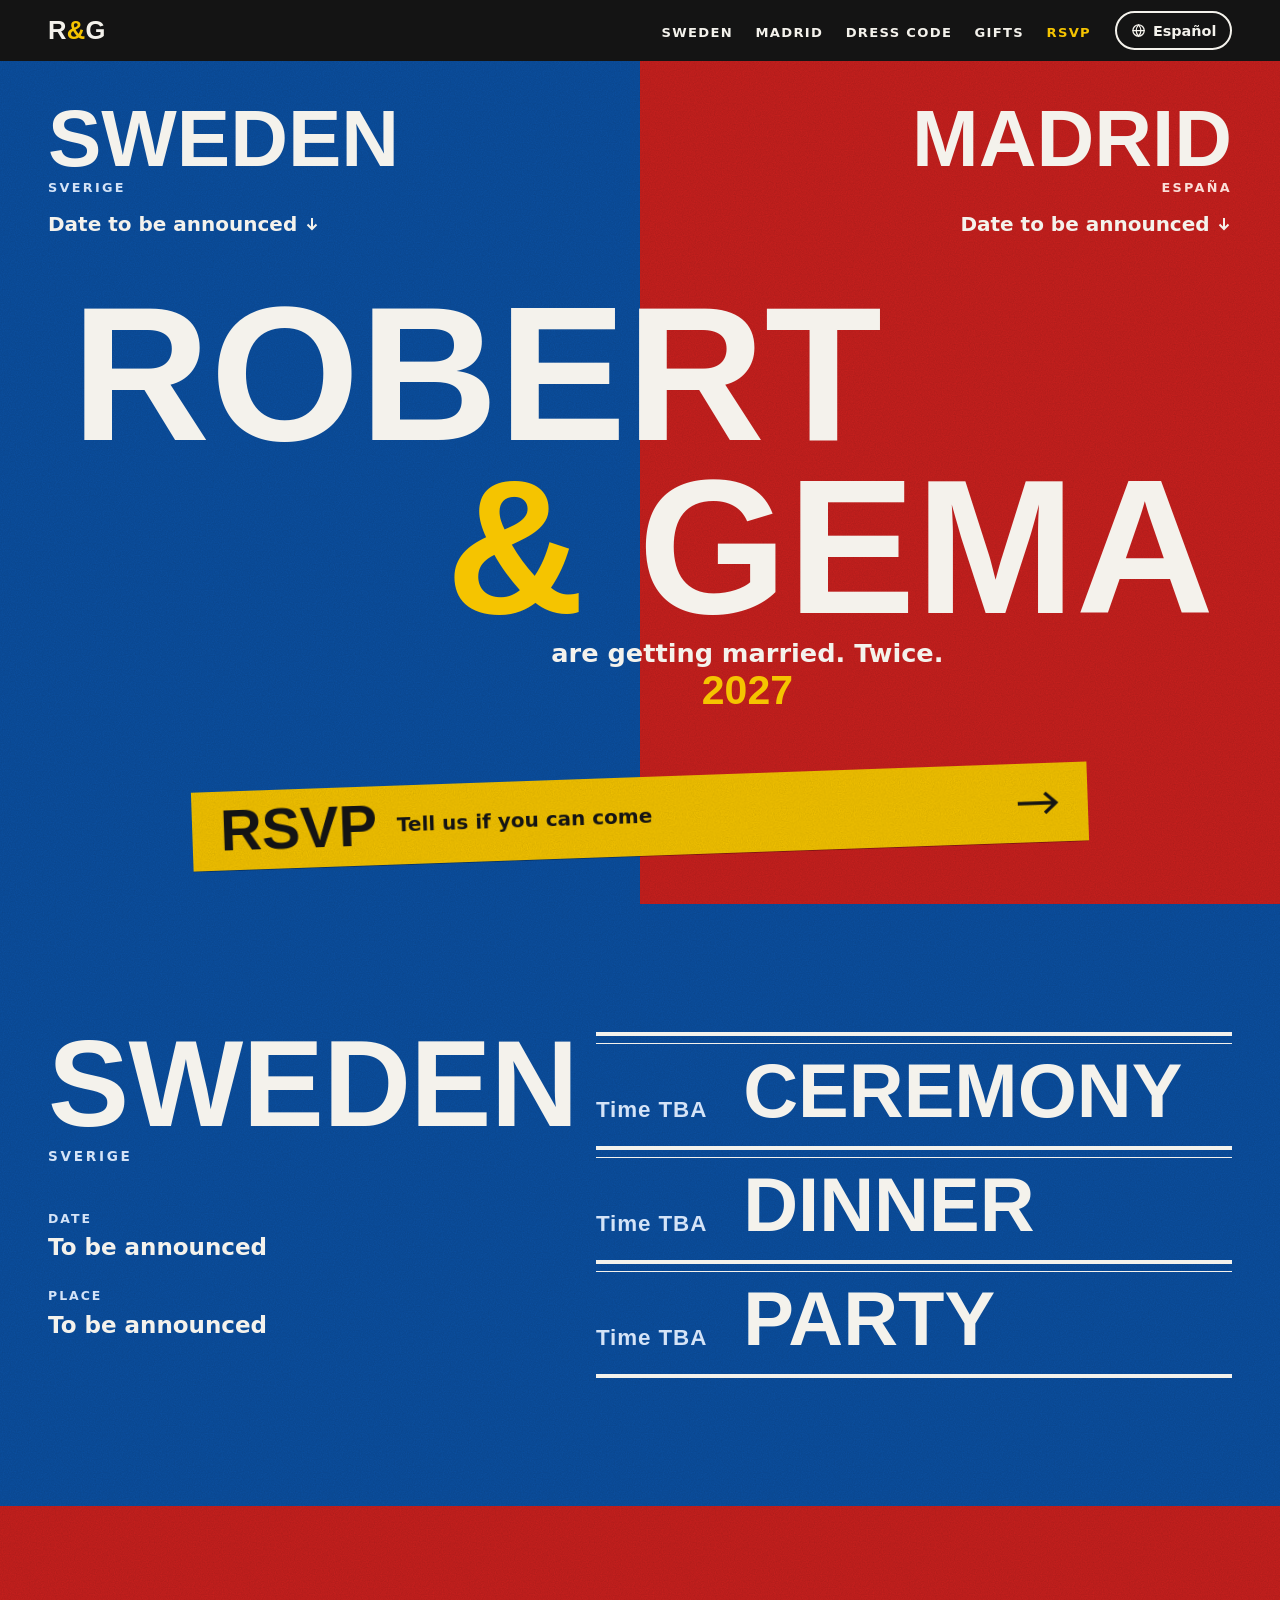
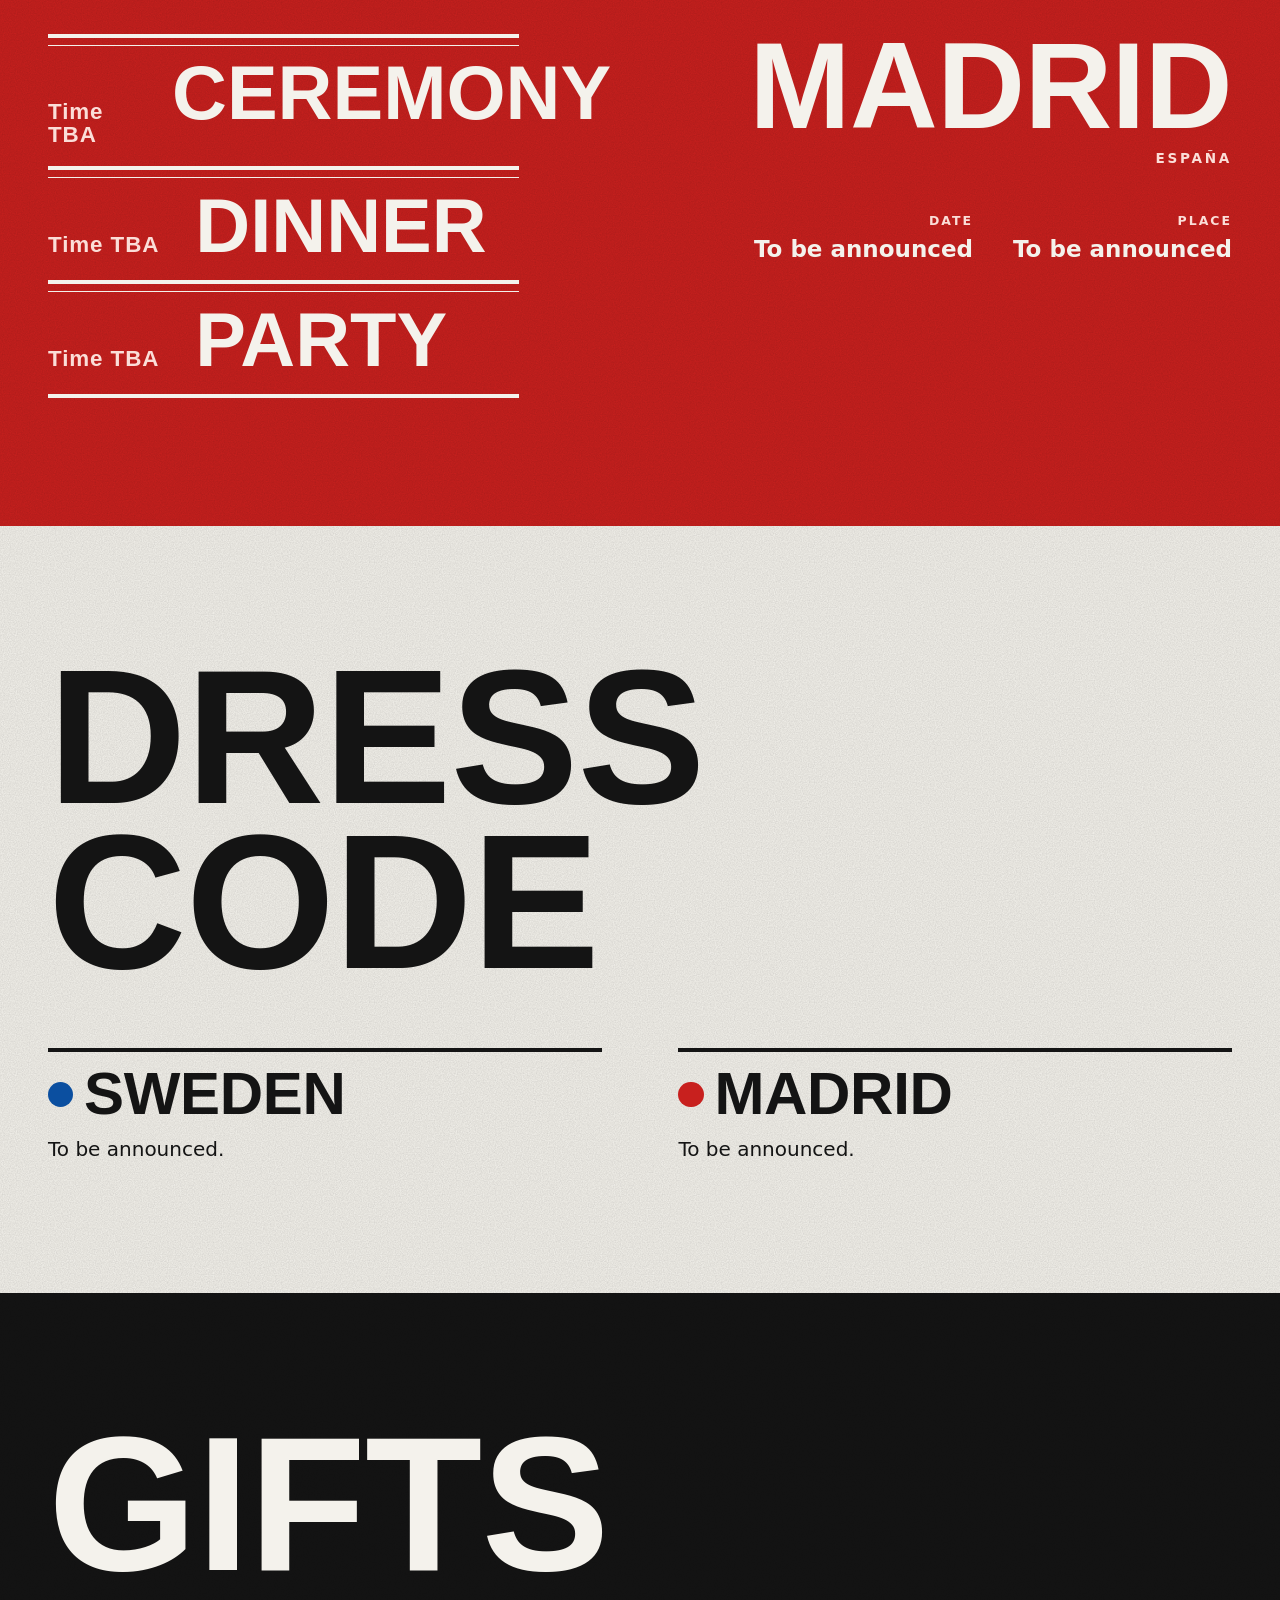
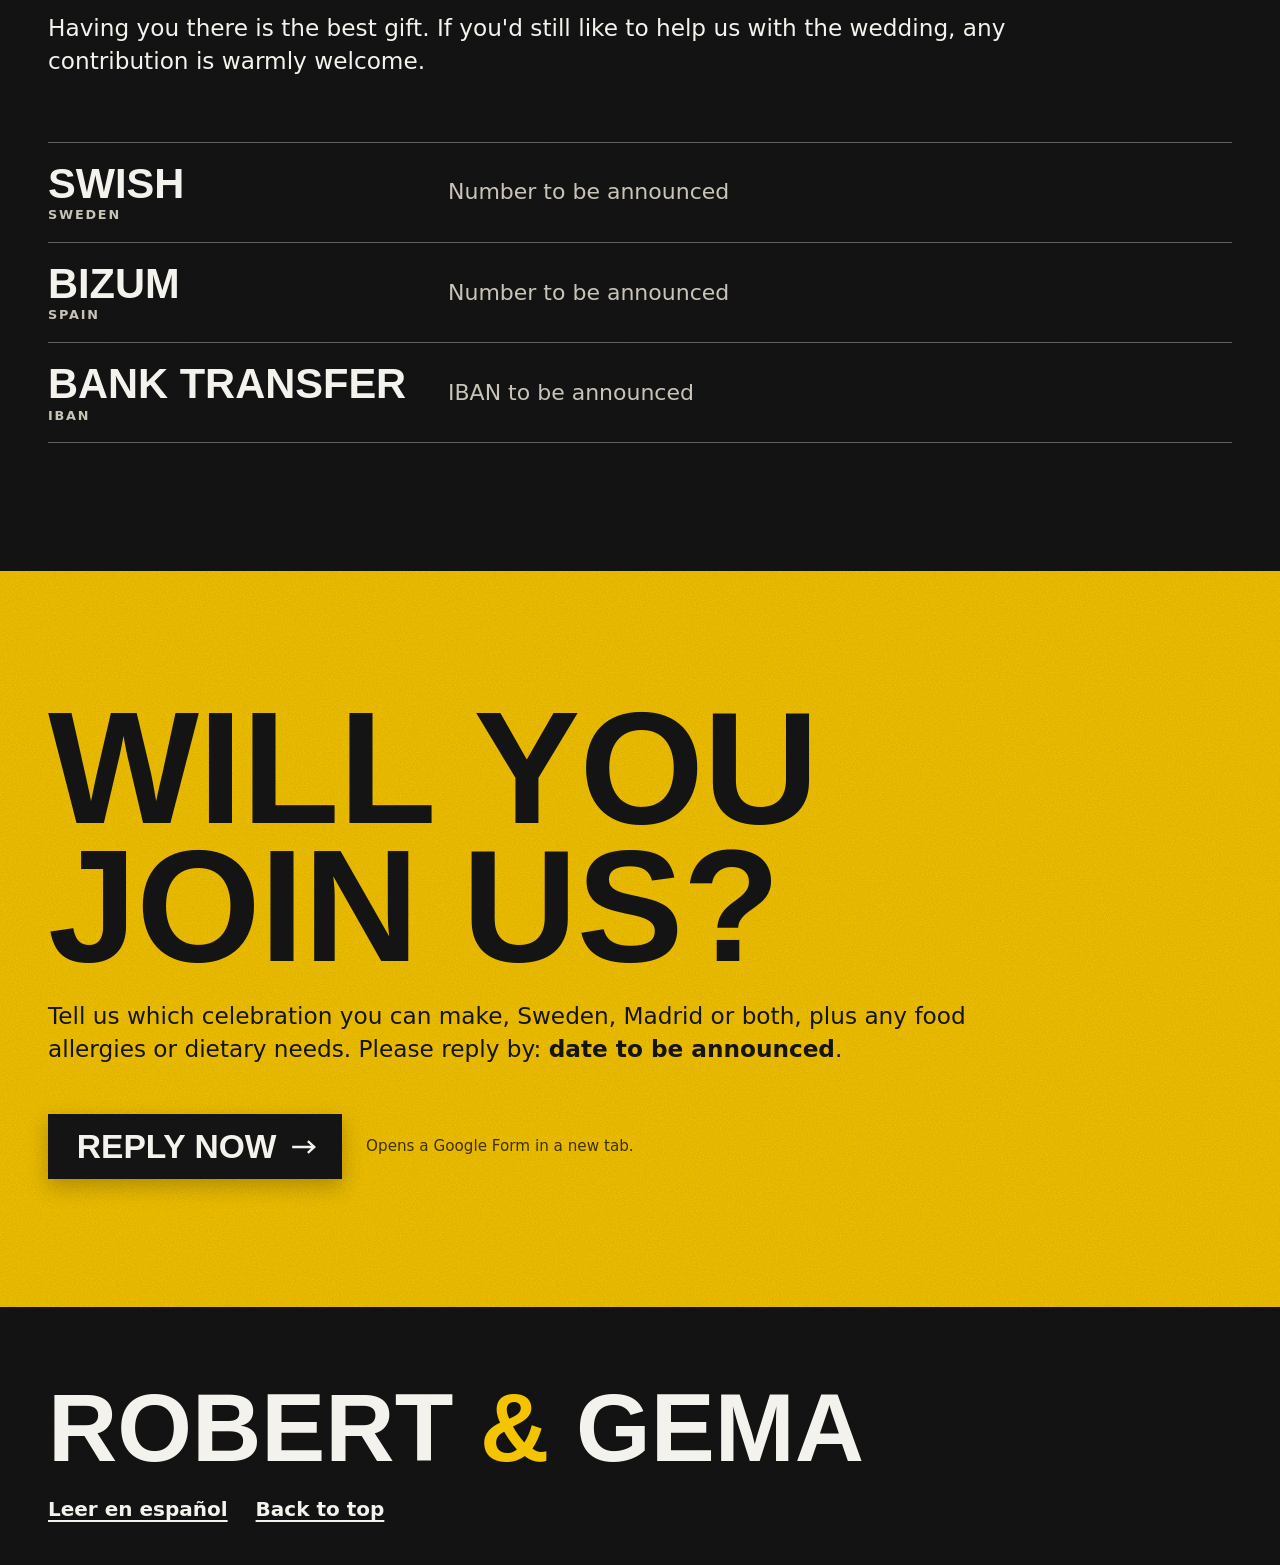
==== index.html @ 8b5fa063 "feat: bilingual EN/ES wedding site for Robert & Gema, fiesta-poster design, ready for GitHub Pages -" ====
<!doctype html>
<html lang="en">
<head>
  <meta charset="utf-8">
  <meta name="viewport" content="width=device-width, initial-scale=1">
  <title>Robert &amp; Gema 2027</title>
  <meta name="description" content="Robert &amp; Gema are getting married twice in 2027: in Sweden and in Madrid. Programme, dress code, gifts and RSVP.">
  <link rel="canonical" href="https://robertandgema2027.se/">
  <link rel="alternate" hreflang="en" href="https://robertandgema2027.se/">
  <link rel="alternate" hreflang="es" href="https://robertandgema2027.se/es/">
  <link rel="alternate" hreflang="x-default" href="https://robertandgema2027.se/">
  <meta property="og:type" content="website">
  <meta property="og:title" content="Robert &amp; Gema 2027">
  <meta property="og:description" content="Two weddings, one in Sweden and one in Madrid. Programme, dress code and RSVP.">
  <meta property="og:url" content="https://robertandgema2027.se/">
  <meta property="og:locale" content="en_GB">
  <meta property="og:locale:alternate" content="es_ES">
  <meta name="theme-color" content="#141414">
  <link rel="icon" href="/favicon.svg" type="image/svg+xml">
  <link rel="preload" href="/assets/fonts/big-shoulders-display-latin-wght-normal.woff2" as="font" type="font/woff2" crossorigin>
  <link rel="stylesheet" href="/assets/site.css">
  <script src="/assets/site.js" defer></script>
</head>
<body>
<!--
THESIS: Each wedding is announced like the town's big party: two pasted fiesta bills (Madrid verbena, Swedish midsommar), never the ivory-script template.
OWN-WORLD: Woodtype poster stocks: Madrid red #c8201e, Swedish blue #0b4fa0, shared flag-yellow #f5c400 reserved for RSVP fills only, ink #141414, paper #f4f2ec; Big Shoulders Display condensed caps, Libre Franklin body; thick-thin cartel rules, printed grain.
STORY: Guests see two celebrations at a glance, read each programme like a line-up, learn the dress code, may contribute, then reply.
FIRST VIEWPORT: Blue Sweden bill | red Madrid bill; ROBERT & GEMA monumental across the seam, each name starting on its own country's stock; a yellow RSVP snipe pasted across both.
FORM: Two Fiesta Posters, candidate 3 of 7; seed key e0acc9d4.
FINISH: unreviewed and undocumented is unfinished; this build ends with the finish review, the verdict, DESIGN.md, and every shipping raster carrying its provenance
-->
<a class="skip" href="#main">Skip to content</a>

<header class="bar">
  <a class="bar__mark" href="#top" aria-label="Robert &amp; Gema, top of page">R<span>&amp;</span>G</a>
  <nav class="bar__nav" aria-label="Sections">
    <ul>
      <li><a href="#sweden">Sweden</a></li>
      <li><a href="#madrid">Madrid</a></li>
      <li><a href="#dress-code">Dress code</a></li>
      <li><a href="#gifts">Gifts</a></li>
      <li><a href="#rsvp">RSVP</a></li>
    </ul>
  </nav>
  <a class="bar__lang" href="/es/" hreflang="es" lang="es" data-lang-switch>
    <svg viewBox="0 0 24 24" fill="none" stroke="currentColor" stroke-width="2" stroke-linecap="round" aria-hidden="true"><circle cx="12" cy="12" r="9"/><path d="M3 12h18M12 3c2.5 2.6 3.8 5.6 3.8 9s-1.3 6.4-3.8 9c-2.5-2.6-3.8-5.6-3.8-9S9.5 5.6 12 3Z"/></svg>
    Español
  </a>
</header>

<main id="main">
  <section class="hero" id="top" aria-labelledby="hero-title">
    <div class="hero__half hero__half--sweden stock stock--blue" aria-hidden="true"></div>
    <div class="hero__half hero__half--madrid stock stock--red" aria-hidden="true"></div>

    <a class="slug slug--sweden stock--blue" href="#sweden">
      <span class="slug__city">Sweden</span>
      <span class="slug__native" lang="sv">Sverige</span>
      <!-- EDIT: Sweden date -->
      <span class="slug__date">Date to be announced
        <svg viewBox="0 0 16 16" fill="none" stroke="currentColor" stroke-width="2" aria-hidden="true"><path d="M8 2v11M3.5 8.5 8 13l4.5-4.5"/></svg>
      </span>
    </a>
    <a class="slug slug--madrid stock--red" href="#madrid">
      <span class="slug__city">Madrid</span>
      <span class="slug__native" lang="es">España</span>
      <!-- EDIT: Madrid date -->
      <span class="slug__date">Date to be announced
        <svg viewBox="0 0 16 16" fill="none" stroke="currentColor" stroke-width="2" aria-hidden="true"><path d="M8 2v11M3.5 8.5 8 13l4.5-4.5"/></svg>
      </span>
    </a>

    <h1 id="hero-title" class="visually-hidden">Robert &amp; Gema</h1>
    <p class="hero__line hero__line--robert" aria-hidden="true">Robert</p>
    <p class="hero__line hero__line--gema" aria-hidden="true"><span class="amp">&amp;</span> Gema</p>
    <p class="hero__tag">are getting married. Twice. <strong>2027</strong></p>

    <a class="snipe" href="#rsvp">
      <span class="snipe__word">RSVP</span>
      <span class="snipe__text">Tell us if you can come</span>
      <svg class="snipe__arrow" viewBox="0 0 44 24" fill="none" stroke="currentColor" stroke-width="3.5" aria-hidden="true"><path d="M2 12h38M29 2l11 10-11 10"/></svg>
    </a>
  </section>

  <section class="bill stock stock--blue" id="sweden" aria-labelledby="sweden-title">
    <div class="bill__inner event">
      <div class="event__head">
        <h2 class="bill__title" id="sweden-title">Sweden <span class="bill__native" lang="sv">Sverige</span></h2>
        <dl class="facts">
          <!-- EDIT: Sweden date & venue -->
          <div><dt>Date</dt><dd>To be announced</dd></div>
          <div><dt>Place</dt><dd>To be announced</dd></div>
        </dl>
      </div>
      <!-- EDIT: Sweden programme. Replace "Time TBA" w/ e.g. <span class="lineup__time">15:00</span> -->
      <ol class="lineup" aria-label="Programme in Sweden">
        <li><span class="lineup__time tba">Time TBA</span><span class="lineup__act">Ceremony</span></li>
        <li><span class="lineup__time tba">Time TBA</span><span class="lineup__act">Dinner</span></li>
        <li><span class="lineup__time tba">Time TBA</span><span class="lineup__act">Party</span></li>
      </ol>
    </div>
  </section>

  <section class="bill stock stock--red" id="madrid" aria-labelledby="madrid-title">
    <div class="bill__inner event event--mirror">
      <div class="event__head">
        <h2 class="bill__title" id="madrid-title">Madrid <span class="bill__native" lang="es">España</span></h2>
        <dl class="facts">
          <!-- EDIT: Madrid date & venue -->
          <div><dt>Date</dt><dd>To be announced</dd></div>
          <div><dt>Place</dt><dd>To be announced</dd></div>
        </dl>
      </div>
      <!-- EDIT: Madrid programme -->
      <ol class="lineup" aria-label="Programme in Madrid">
        <li><span class="lineup__time tba">Time TBA</span><span class="lineup__act">Ceremony</span></li>
        <li><span class="lineup__time tba">Time TBA</span><span class="lineup__act">Dinner</span></li>
        <li><span class="lineup__time tba">Time TBA</span><span class="lineup__act">Party</span></li>
      </ol>
    </div>
  </section>

  <section class="bill stock stock--paper" id="dress-code" aria-labelledby="dress-title">
    <div class="bill__inner">
      <h2 class="bill__title" id="dress-title">Dress code</h2>
      <div class="split">
        <div>
          <h3><span class="dot dot--sweden" aria-hidden="true"></span>Sweden</h3>
          <!-- EDIT: Sweden dress code -->
          <p>To be announced.</p>
        </div>
        <div>
          <h3><span class="dot dot--madrid" aria-hidden="true"></span>Madrid</h3>
          <!-- EDIT: Madrid dress code -->
          <p>To be announced.</p>
        </div>
      </div>
    </div>
  </section>

  <section class="bill stock stock--ink" id="gifts" aria-labelledby="gifts-title">
    <div class="bill__inner">
      <h2 class="bill__title" id="gifts-title">Gifts</h2>
      <p class="lede">Having you there is the best gift. If you'd still like to help us with the wedding, any contribution is warmly welcome.</p>
      <!-- EDIT: fill each value & copy it into data-copy to show the Copy button -->
      <ul class="gifts">
        <li>
          <span class="gifts__name">Swish <small>Sweden</small></span>
          <span class="gifts__value tba">Number to be announced</span>
          <button class="copy" type="button" data-copy="" data-done="Copied" data-failed="Copy failed" aria-label="Copy Swish number" hidden>
            <svg viewBox="0 0 24 24" fill="none" stroke="currentColor" stroke-width="2" aria-hidden="true"><rect x="8" y="8" width="12" height="12" rx="2"/><path d="M16 8V5a1 1 0 0 0-1-1H5a1 1 0 0 0-1 1v10a1 1 0 0 0 1 1h3"/></svg>
            <span>Copy</span>
          </button>
        </li>
        <li>
          <span class="gifts__name">Bizum <small>Spain</small></span>
          <span class="gifts__value tba">Number to be announced</span>
          <button class="copy" type="button" data-copy="" data-done="Copied" data-failed="Copy failed" aria-label="Copy Bizum number" hidden>
            <svg viewBox="0 0 24 24" fill="none" stroke="currentColor" stroke-width="2" aria-hidden="true"><rect x="8" y="8" width="12" height="12" rx="2"/><path d="M16 8V5a1 1 0 0 0-1-1H5a1 1 0 0 0-1 1v10a1 1 0 0 0 1 1h3"/></svg>
            <span>Copy</span>
          </button>
        </li>
        <li>
          <span class="gifts__name">Bank transfer <small>IBAN</small></span>
          <span class="gifts__value tba">IBAN to be announced</span>
          <button class="copy" type="button" data-copy="" data-done="Copied" data-failed="Copy failed" aria-label="Copy IBAN" hidden>
            <svg viewBox="0 0 24 24" fill="none" stroke="currentColor" stroke-width="2" aria-hidden="true"><rect x="8" y="8" width="12" height="12" rx="2"/><path d="M16 8V5a1 1 0 0 0-1-1H5a1 1 0 0 0-1 1v10a1 1 0 0 0 1 1h3"/></svg>
            <span>Copy</span>
          </button>
        </li>
      </ul>
    </div>
  </section>

  <section class="bill stock stock--yellow rsvp" id="rsvp" aria-labelledby="rsvp-title">
    <div class="bill__inner">
      <h2 class="bill__title" id="rsvp-title">Will you join us?</h2>
      <!-- EDIT: reply-by date -->
      <p class="lede">Tell us which celebration you can make, Sweden, Madrid or both, plus any food allergies or dietary needs. Please reply by: <strong>date to be announced</strong>.</p>
      <div class="rsvp__actions">
        <!-- EDIT: Google Form URL -->
        <a class="button" href="https://forms.gle/REPLACE-ME" target="_blank" rel="noopener">
          Reply now
          <svg viewBox="0 0 44 24" fill="none" stroke="currentColor" stroke-width="4" aria-hidden="true"><path d="M2 12h38M29 2l11 10-11 10"/></svg>
        </a>
        <p class="rsvp__note">Opens a Google Form in a new tab.</p>
      </div>
    </div>
  </section>
</main>

<footer class="foot stock stock--ink">
  <div class="foot__inner">
    <p class="foot__names" aria-hidden="true">Robert <span class="amp">&amp;</span> Gema</p>
    <div class="foot__links">
      <a href="/es/" hreflang="es" lang="es" data-lang-switch>Leer en español</a>
      <a href="#top">Back to top</a>
    </div>
  </div>
</footer>
</body>
</html>
---- assets/site.css ----
@font-face {
  font-family: "Big Shoulders Display";
  src: url("/assets/fonts/big-shoulders-display-latin-wght-normal.woff2") format("woff2");
  font-weight: 100 900;
  font-display: swap;
}
@font-face {
  font-family: "Libre Franklin";
  src: url("/assets/fonts/libre-franklin-latin-wght-normal.woff2") format("woff2");
  font-weight: 100 900;
  font-display: swap;
}

:root {
  /* poster stocks: Spanish red, Swedish blue, the yellow both flags share */
  --red: #c8201e;
  --red-tint: #fbded8;
  --blue: #0b4fa0;
  --blue-tint: #d4e3f7;
  --yellow: #f5c400;
  --ink: #141414;
  --ink-tint: #c9c4b8;
  --paper: #f4f2ec;
  --paper-tint: #4a463f;

  --display: "Big Shoulders Display", "Arial Narrow", sans-serif;
  --body: "Libre Franklin", system-ui, sans-serif;
  --gutter: clamp(1rem, 4vw, 3rem);
  --measure: 68ch;
  --ease-out: cubic-bezier(0.16, 1, 0.3, 1);
  --grain: url("data:image/svg+xml,%3Csvg xmlns='http://www.w3.org/2000/svg' width='220' height='220'%3E%3Cfilter id='n'%3E%3CfeTurbulence type='fractalNoise' baseFrequency='.85' numOctaves='2' stitchTiles='stitch'/%3E%3CfeColorMatrix values='0 0 0 0 0 0 0 0 0 0 0 0 0 0 0 0 0 0 .13 0'/%3E%3C/filter%3E%3Crect width='100%25' height='100%25' filter='url(%23n)'/%3E%3C/svg%3E");
}

*,
*::before,
*::after {
  box-sizing: border-box;
}

html {
  scrollbar-color: var(--yellow) var(--ink);
  scroll-behavior: smooth;
  -webkit-text-size-adjust: 100%;
}

body {
  margin: 0;
  background: var(--ink);
  color: var(--paper);
  font-family: var(--body);
  font-size: clamp(1.0625rem, 0.4vw + 1rem, 1.25rem);
  line-height: 1.55;
  font-variant-numeric: tabular-nums;
}

::selection {
  background: var(--yellow);
  color: var(--ink);
}

img,
svg {
  display: block;
}

a {
  color: inherit;
  text-decoration-thickness: 2px;
  text-underline-offset: 0.22em;
}

:focus-visible {
  outline: 3px solid var(--focus, var(--yellow));
  outline-offset: 4px;
}

h1,
h2,
h3 {
  font-family: var(--display);
  font-weight: 900;
  text-transform: uppercase;
  line-height: 0.86;
  letter-spacing: -0.005em;
  margin: 0;
  text-wrap: balance;
}

p {
  margin: 0;
  max-width: var(--measure);
  text-wrap: pretty;
}

.skip {
  position: absolute;
  left: var(--gutter);
  top: -4rem;
  z-index: 10;
  background: var(--yellow);
  color: var(--ink);
  padding: 0.6rem 1rem;
  font-weight: 700;
}
.skip:focus {
  top: 0.5rem;
}

.visually-hidden {
  position: absolute;
  width: 1px;
  height: 1px;
  overflow: hidden;
  clip-path: inset(50%);
  white-space: nowrap;
}

/* ---------- stocks: each section is a printed bill on coloured paper ---------- */

.stock {
  background: var(--grain), var(--stock);
  color: var(--stock-ink);
}
.stock--red {
  --stock: var(--red);
  --stock-ink: var(--paper);
  --tint: var(--red-tint);
}
.stock--blue {
  --stock: var(--blue);
  --stock-ink: var(--paper);
  --tint: var(--blue-tint);
}
.stock--ink {
  --stock: var(--ink);
  --stock-ink: var(--paper);
  --tint: var(--ink-tint);
}
.stock--paper {
  --stock: var(--paper);
  --stock-ink: var(--ink);
  --tint: var(--paper-tint);
  --focus: var(--blue);
}
.stock--yellow {
  --stock: var(--yellow);
  --stock-ink: var(--ink);
  --tint: #3d3100;
  --focus: var(--ink);
}
.stock--yellow ::selection {
  background: var(--ink);
  color: var(--yellow);
}

/* ---------- top bar ---------- */

.bar {
  display: flex;
  flex-wrap: wrap;
  align-items: center;
  gap: 0.5rem 1.5rem;
  padding: 0.7rem var(--gutter);
  background: var(--ink);
  color: var(--paper);
}
.bar__mark {
  font-family: var(--display);
  font-weight: 900;
  font-size: 1.6rem;
  line-height: 1;
  text-decoration: none;
  letter-spacing: 0.01em;
}
.bar__mark span {
  color: var(--yellow);
}
.bar__nav {
  order: 3;
  flex: 1 0 100%;
  overflow-x: auto;
  scrollbar-width: none;
  margin-inline: calc(var(--gutter) * -1);
  padding-inline: var(--gutter);
}
.bar__nav ul {
  display: flex;
  gap: 1.4rem;
  margin: 0;
  padding: 0.15rem 0 0.25rem;
  list-style: none;
  white-space: nowrap;
}
.bar__nav a {
  font-size: 0.82rem;
  font-weight: 650;
  letter-spacing: 0.1em;
  text-transform: uppercase;
  text-decoration: none;
  padding-block: 0.35rem;
  border-bottom: 2px solid transparent;
  transition: border-color 0.2s var(--ease-out), color 0.2s var(--ease-out);
}
.bar__nav a:hover {
  border-color: currentColor;
}
.bar__nav a[href="#rsvp"] {
  color: var(--yellow);
}
.bar__lang {
  margin-left: auto;
  display: inline-flex;
  align-items: center;
  gap: 0.45rem;
  font-size: 0.9rem;
  font-weight: 650;
  text-decoration: none;
  padding: 0.4rem 0.85rem;
  border: 2px solid var(--paper);
  border-radius: 999px;
  transition: background-color 0.2s var(--ease-out), color 0.2s var(--ease-out);
}
.bar__lang:hover {
  background: var(--paper);
  color: var(--ink);
}
.bar__lang svg {
  width: 1.05em;
  height: 1.05em;
}

@media (min-width: 52rem) {
  .bar__nav {
    order: 0;
    flex: 0 1 auto;
    margin: 0 0 0 auto;
    padding: 0;
  }
  .bar__lang {
    margin-left: 0;
  }
}

/* ---------- hero: two bills pasted side by side, the names crossing the seam ---------- */

.hero {
  position: relative;
  display: grid;
  grid-template-columns: 1fr;
  grid-template-rows: auto minmax(1.5rem, 1fr) auto auto auto minmax(1.5rem, 1fr) auto auto;
  grid-template-areas:
    "slug-s"
    "."
    "robert"
    "gema"
    "tag"
    "."
    "slug-m"
    "snipe";
  min-height: calc(100svh - 6.5rem);
  overflow: hidden;
  isolation: isolate;
}
.hero__half {
  z-index: -1;
  grid-column: 1 / -1;
}
.hero__half--sweden {
  grid-row: 1 / 4;
}
.hero__half--madrid {
  grid-row: 4 / -1;
}

.slug {
  display: grid;
  gap: 0.3rem;
  padding: clamp(1.5rem, 4vw, 2.75rem) var(--gutter) 0;
  text-decoration: none;
  align-self: start;
}
.slug--sweden {
  grid-area: slug-s;
}
.slug--madrid {
  grid-area: slug-m;
  padding-bottom: 1rem;
}
.slug__city {
  font-family: var(--display);
  font-weight: 900;
  text-transform: uppercase;
  font-size: clamp(2.6rem, 7vw, 5rem);
  line-height: 0.85;
}
.slug__native {
  font-size: 0.8rem;
  font-weight: 700;
  letter-spacing: 0.18em;
  text-transform: uppercase;
  color: var(--tint);
}
.slug__date {
  display: inline-flex;
  align-items: center;
  gap: 0.4rem;
  font-weight: 600;
  margin-top: 0.35rem;
}
.slug__date svg {
  width: 1rem;
  height: 1rem;
  transition: transform 0.3s var(--ease-out);
}
.slug:hover .slug__date svg {
  transform: translateY(3px);
}

.hero__line {
  font-family: var(--display);
  font-weight: 900;
  text-transform: uppercase;
  font-size: clamp(5rem, 31vw, 15rem);
  line-height: 0.8;
  color: var(--paper);
  padding-inline: var(--gutter);
}
.hero__line--robert {
  grid-area: robert;
  justify-self: start;
  /* the seam falls between the lines on mobile: Robert on Swedish blue, Gema on Madrid red */
  padding-bottom: 0.04em;
}
.hero__line--gema {
  grid-area: gema;
  justify-self: end;
  padding-top: 0.06em;
}
.hero__line .amp {
  color: var(--yellow);
  font-weight: 700;
}

.hero__tag {
  grid-area: tag;
  justify-self: end;
  text-align: right;
  padding: 0.9rem var(--gutter) 0;
  font-weight: 600;
  font-size: clamp(1.15rem, 1vw + 1rem, 1.6rem);
  line-height: 1.25;
}
.hero__tag strong {
  display: block;
  font-family: var(--display);
  font-weight: 900;
  font-size: 1.6em;
  color: var(--yellow);
  line-height: 1;
}

/* the snipe: the one strip pasted over both bills, reserved for RSVP */
.snipe {
  grid-area: snipe;
  justify-self: center;
  width: min(100% - 2 * var(--gutter), 56rem);
  margin: 0.5rem 0 clamp(1.75rem, 4vw, 3rem);
  display: flex;
  align-items: center;
  gap: 0.75rem 1.25rem;
  padding: 0.85rem clamp(1rem, 3vw, 1.75rem);
  background: var(--grain), var(--yellow);
  color: var(--ink);
  text-decoration: none;
  rotate: -2deg;
  box-shadow: 0 0.6rem 1.4rem rgb(0 0 0 / 0.28), 0 0.1rem 0.25rem rgb(0 0 0 / 0.2);
  transition: rotate 0.45s var(--ease-out), box-shadow 0.45s var(--ease-out), translate 0.45s var(--ease-out);
  --focus: var(--ink);
}
.snipe:hover {
  rotate: -1deg;
  translate: 0 -2px;
  box-shadow: 0 1rem 2.2rem rgb(0 0 0 / 0.32), 0 0.15rem 0.3rem rgb(0 0 0 / 0.2);
}
.snipe__word {
  font-family: var(--display);
  font-weight: 900;
  font-size: clamp(2.2rem, 6vw, 3.6rem);
  line-height: 0.9;
  text-transform: uppercase;
}
.snipe__text {
  font-weight: 650;
  line-height: 1.25;
}
.snipe__arrow {
  margin-left: auto;
  width: clamp(2rem, 5vw, 2.75rem);
  height: auto;
  flex: none;
  transition: translate 0.45s var(--ease-out);
}
.snipe:hover .snipe__arrow {
  translate: 6px 0;
}

@media (prefers-reduced-motion: no-preference) {
  .snipe {
    animation: paste 1.1s var(--ease-out) 0.35s both;
  }
}
@keyframes paste {
  from {
    clip-path: inset(0 100% 0 0);
    rotate: -4deg;
  }
  to {
    clip-path: inset(0 0 0 0);
    rotate: -2deg;
  }
}

@media (min-width: 52rem) {
  .hero {
    grid-template-columns: 1fr 1fr;
    grid-template-rows: auto minmax(1.5rem, 1fr) auto auto auto minmax(1.5rem, 1fr) auto;
    grid-template-areas:
      "slug-s slug-m"
      ". ."
      "robert robert"
      "gema gema"
      "tag tag"
      ". ."
      "snipe snipe";
    min-height: calc(100svh - 3.6rem);
  }
  .hero__half--sweden {
    grid-column: 1;
    grid-row: 1 / -1;
  }
  .hero__half--madrid {
    grid-column: 2;
    grid-row: 1 / -1;
  }
  .slug--madrid {
    padding-bottom: 0;
    justify-items: end;
    text-align: right;
  }
  /* names straddle the vertical seam: each starts on its own country's stock */
  .hero__line {
    font-size: clamp(6rem, 15vw, 14.5rem);
  }
  .hero__line--robert {
    justify-self: center;
    translate: -18% 0;
  }
  .hero__line--gema {
    justify-self: center;
    translate: 22% 0;
  }
  .hero__tag {
    justify-self: center;
    text-align: center;
    translate: 22% 0;
  }
}

/* ---------- bills: programme for each wedding ---------- */

.bill {
  padding: clamp(4rem, 10vw, 8rem) var(--gutter);
  scroll-margin-top: 0;
}
.bill__inner {
  max-width: 76rem;
  margin-inline: auto;
}
.bill__title {
  font-size: clamp(4.5rem, 16vw, 12rem);
}
.bill__native {
  display: block;
  margin-top: 0.75rem;
  font-family: var(--body);
  font-size: 0.85rem;
  font-weight: 700;
  letter-spacing: 0.2em;
  color: var(--tint);
  line-height: 1.2;
}

.event {
  display: grid;
  gap: clamp(2.5rem, 6vw, 5rem);
}
@media (min-width: 60rem) {
  .event {
    grid-template-columns: minmax(0, 1fr) minmax(0, 1.35fr);
    align-items: start;
  }
  .event .bill__title {
    font-size: clamp(4.5rem, 9.5vw, 9rem);
  }
  .event--mirror .event__head {
    order: 2;
    text-align: right;
  }
  .event--mirror .facts {
    justify-content: end;
  }
}

.facts {
  display: flex;
  flex-wrap: wrap;
  gap: 1.25rem 2.5rem;
  margin: clamp(1.75rem, 4vw, 2.75rem) 0 0;
}
.facts div {
  display: grid;
  gap: 0.15rem;
}
.facts dt {
  font-size: 0.78rem;
  font-weight: 700;
  letter-spacing: 0.16em;
  text-transform: uppercase;
  color: var(--tint);
}
.facts dd {
  margin: 0;
  font-weight: 650;
  font-size: 1.15em;
}

/* line-up: thick-thin cartel rules between acts */
.lineup {
  list-style: none;
  margin: 0;
  padding: 0;
}
.lineup li {
  position: relative;
  display: grid;
  grid-template-columns: minmax(5.5rem, auto) 1fr;
  column-gap: clamp(1rem, 3vw, 2.25rem);
  align-items: baseline;
  padding: 1.35rem 0 1.25rem;
  border-top: 4px solid currentColor;
}
.lineup li::before {
  content: "";
  position: absolute;
  inset: 7px 0 auto;
  height: 1px;
  background: currentColor;
}
.lineup li:last-child {
  border-bottom: 4px solid currentColor;
}
.lineup__time {
  font-family: var(--display);
  font-weight: 800;
  font-size: clamp(1.9rem, 4.5vw, 3.2rem);
  line-height: 1;
  font-variant-numeric: tabular-nums;
}
.lineup__time.tba {
  font-size: clamp(1.1rem, 2.2vw, 1.4rem);
  font-weight: 700;
  letter-spacing: 0.04em;
  color: var(--tint);
}
.lineup__act {
  font-family: var(--display);
  font-weight: 900;
  font-size: clamp(2.3rem, 7vw, 4.75rem);
  line-height: 0.9;
  text-transform: uppercase;
}
.lineup__note {
  grid-column: 2;
  margin-top: 0.4rem;
  color: var(--tint);
  font-size: 0.95em;
}

/* ---------- dress code ---------- */

.split {
  display: grid;
  gap: 2.5rem clamp(2rem, 6vw, 5rem);
  margin-top: clamp(2.5rem, 6vw, 4rem);
}
@media (min-width: 46rem) {
  .split {
    grid-template-columns: 1fr 1fr;
  }
}
.split h3 {
  font-size: clamp(2.4rem, 6vw, 3.75rem);
  padding-top: 1rem;
  border-top: 4px solid currentColor;
  margin-bottom: 0.9rem;
}
.split h3 .dot {
  display: inline-block;
  width: 0.42em;
  height: 0.42em;
  margin-right: 0.18em;
  border-radius: 50%;
  vertical-align: 0.12em;
}
.dot--sweden {
  background: var(--blue);
}
.dot--madrid {
  background: var(--red);
}
.lede {
  margin-top: 1.5rem;
  font-size: clamp(1.15rem, 0.8vw + 1rem, 1.45rem);
  line-height: 1.45;
  font-weight: 500;
}

/* ---------- gifts ---------- */

.gifts {
  list-style: none;
  margin: clamp(2.5rem, 6vw, 4rem) 0 0;
  padding: 0;
  display: grid;
}
.gifts li {
  display: grid;
  grid-template-columns: 1fr auto;
  grid-template-areas:
    "name copy"
    "value copy";
  align-items: center;
  gap: 0.25rem 1rem;
  padding: 1.25rem 0;
  border-top: 1px solid rgb(244 242 236 / 0.35);
}
.gifts li:last-child {
  border-bottom: 1px solid rgb(244 242 236 / 0.35);
}
@media (min-width: 46rem) {
  .gifts li {
    grid-template-columns: minmax(12rem, 1fr) 2fr auto;
    grid-template-areas: "name value copy";
  }
}
.gifts__name {
  grid-area: name;
  font-family: var(--display);
  font-weight: 900;
  font-size: clamp(1.9rem, 4vw, 2.6rem);
  line-height: 1;
  text-transform: uppercase;
}
.gifts__name small {
  display: block;
  margin-top: 0.3rem;
  font-family: var(--body);
  font-size: 0.8rem;
  font-weight: 700;
  letter-spacing: 0.14em;
  color: var(--tint);
}
.gifts__value {
  grid-area: value;
  font-weight: 600;
  font-size: 1.1em;
  overflow-wrap: anywhere;
}
.gifts__value.tba {
  color: var(--tint);
  font-weight: 500;
}
.copy {
  grid-area: copy;
  display: inline-flex;
  align-items: center;
  gap: 0.45rem;
  min-height: 2.75rem;
  padding: 0.5rem 1rem;
  font: inherit;
  font-size: 0.9rem;
  font-weight: 650;
  color: var(--paper);
  background: transparent;
  border: 2px solid var(--paper);
  border-radius: 999px;
  cursor: pointer;
  transition: background-color 0.2s var(--ease-out), color 0.2s var(--ease-out);
}
.copy[hidden] {
  display: none;
}
.copy:hover {
  background: var(--paper);
  color: var(--ink);
}
.copy svg {
  width: 1.1em;
  height: 1.1em;
}
.copy[data-state="done"] {
  background: var(--paper);
  color: var(--ink);
}

/* ---------- RSVP: the yellow is reserved for this ---------- */

.rsvp .bill__title {
  font-size: clamp(4rem, 13vw, 10rem);
}
.rsvp__actions {
  display: flex;
  flex-wrap: wrap;
  align-items: center;
  gap: 1rem 1.5rem;
  margin-top: clamp(2rem, 5vw, 3rem);
}
.button {
  display: inline-flex;
  align-items: center;
  gap: 0.9rem;
  min-height: 3.5rem;
  padding: 1rem 1.6rem 1rem 1.8rem;
  background: var(--ink);
  color: var(--paper);
  font-family: var(--display);
  font-weight: 900;
  font-size: clamp(1.6rem, 3.5vw, 2.1rem);
  line-height: 1;
  text-transform: uppercase;
  text-decoration: none;
  box-shadow: 0 0.5rem 1.2rem rgb(20 20 20 / 0.25);
  transition: translate 0.35s var(--ease-out), box-shadow 0.35s var(--ease-out);
}
.button:hover {
  translate: 0 -2px;
  box-shadow: 0 0.9rem 1.8rem rgb(20 20 20 / 0.3);
}
.button svg {
  width: 1.6rem;
  height: auto;
  transition: translate 0.35s var(--ease-out);
}
.button:hover svg {
  translate: 4px 0;
}
.rsvp__note {
  font-size: 0.95rem;
  font-weight: 500;
  color: var(--tint);
}

/* ---------- footer ---------- */

.foot {
  padding: clamp(3rem, 7vw, 5rem) var(--gutter) 2.5rem;
}
.foot__inner {
  max-width: 76rem;
  margin-inline: auto;
  display: flex;
  flex-wrap: wrap;
  align-items: end;
  justify-content: space-between;
  gap: 1.5rem 3rem;
}
.foot__names {
  font-family: var(--display);
  font-weight: 900;
  text-transform: uppercase;
  line-height: 0.86;
  font-size: clamp(3rem, 9vw, 6rem);
}
.foot__names .amp {
  color: var(--yellow);
}
.foot__links {
  display: flex;
  flex-wrap: wrap;
  gap: 0.75rem 1.75rem;
  font-weight: 600;
}
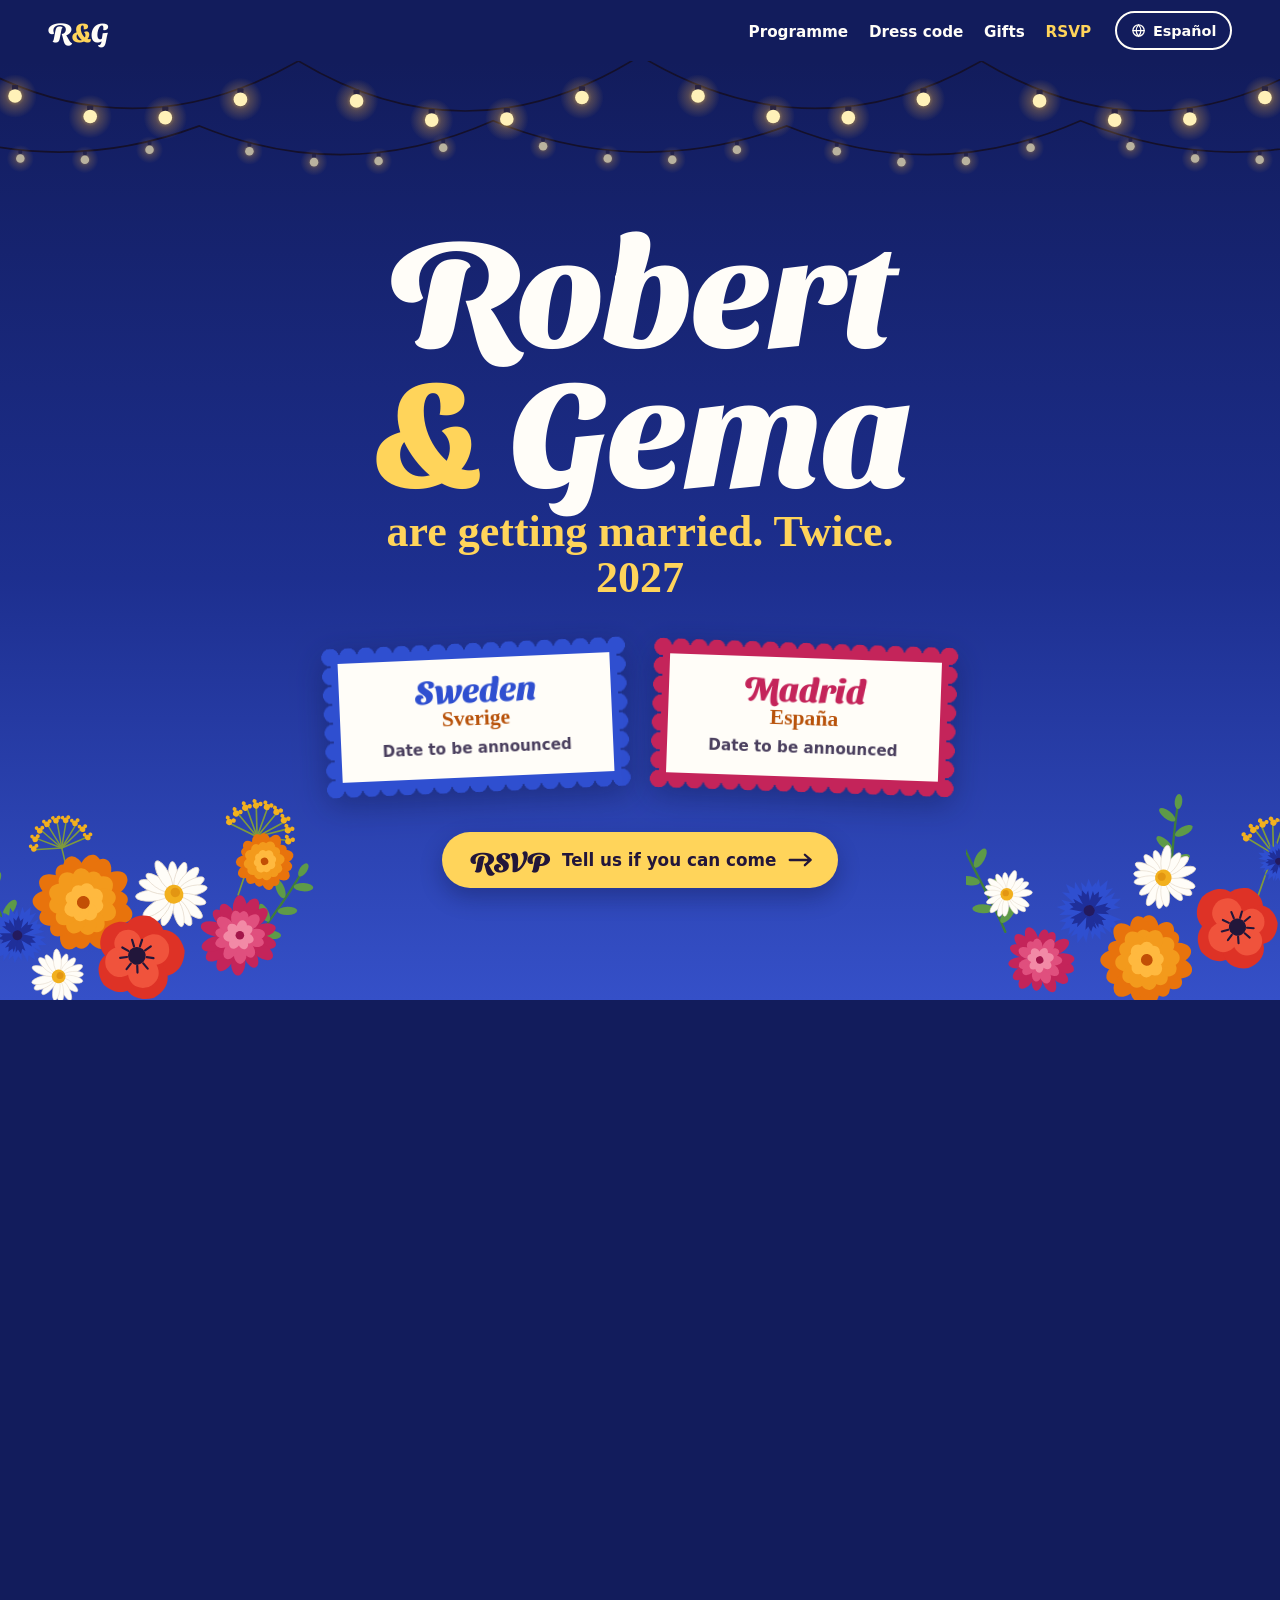
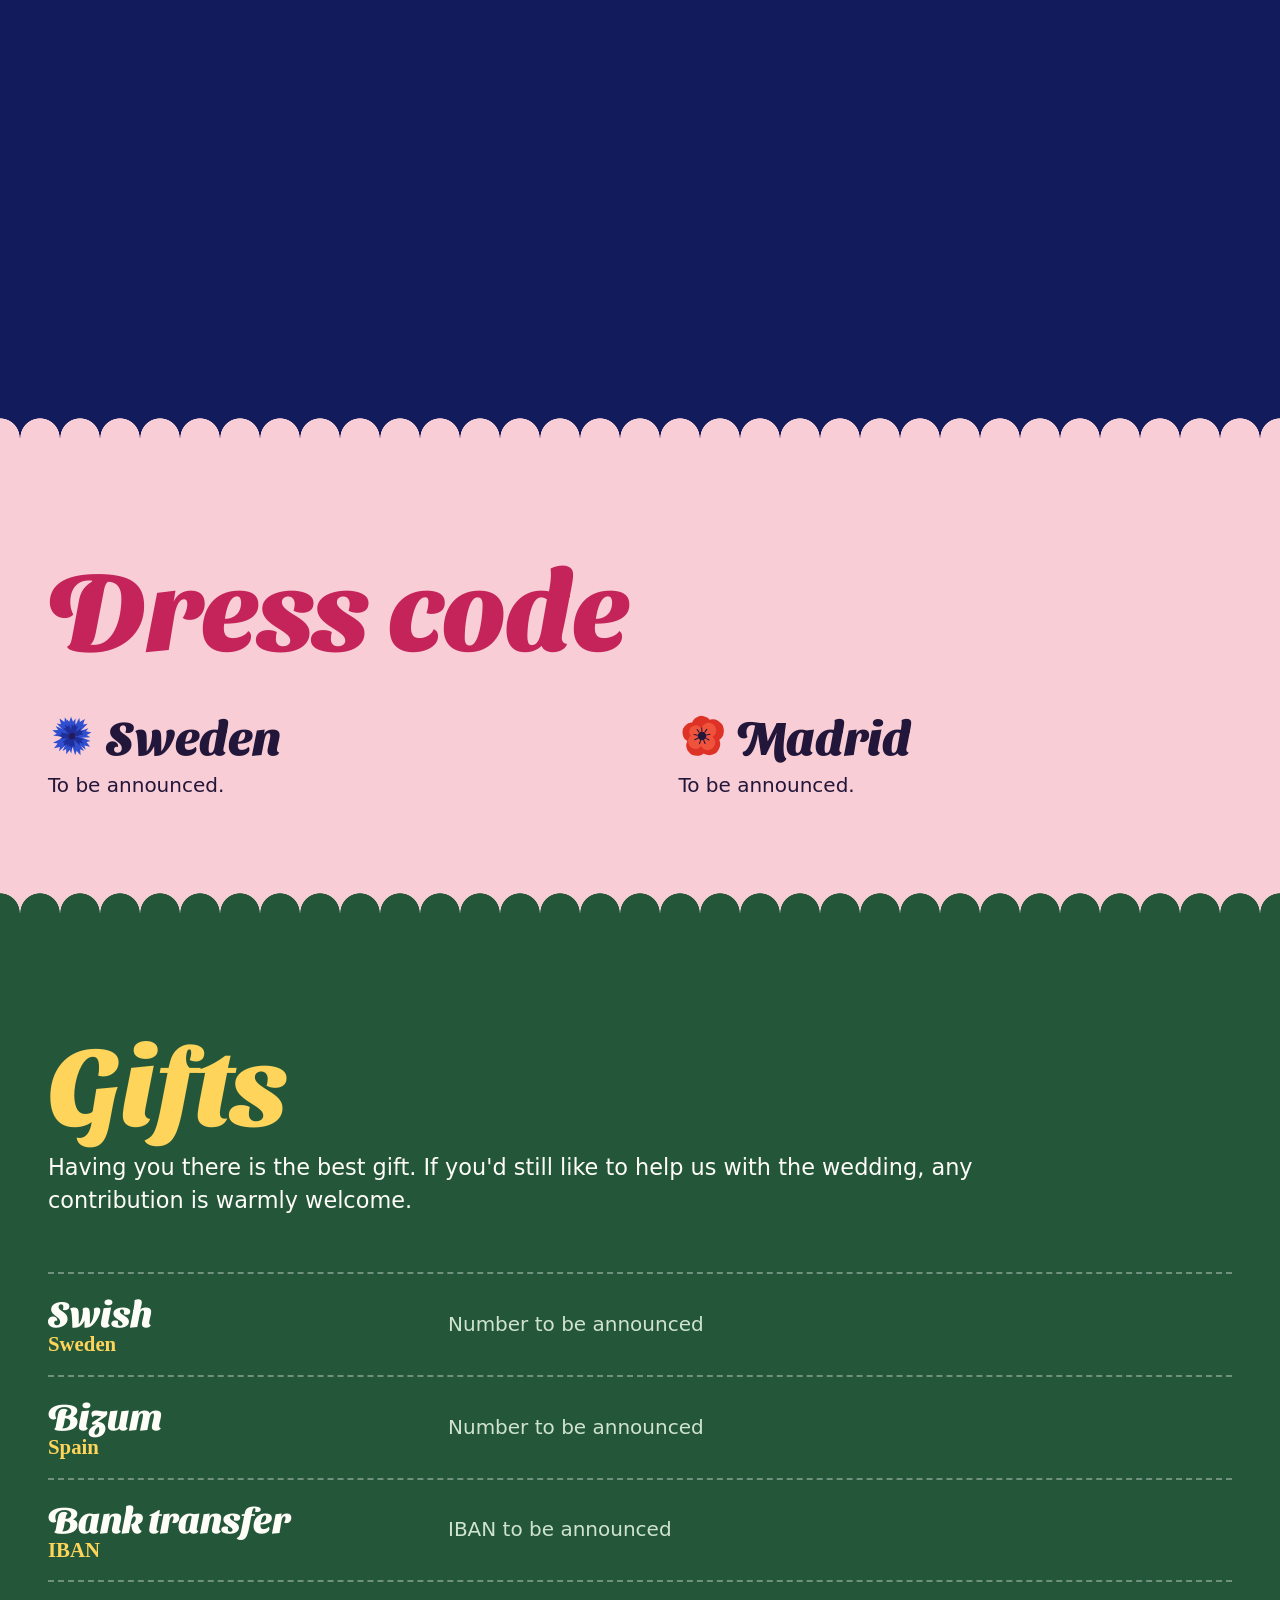
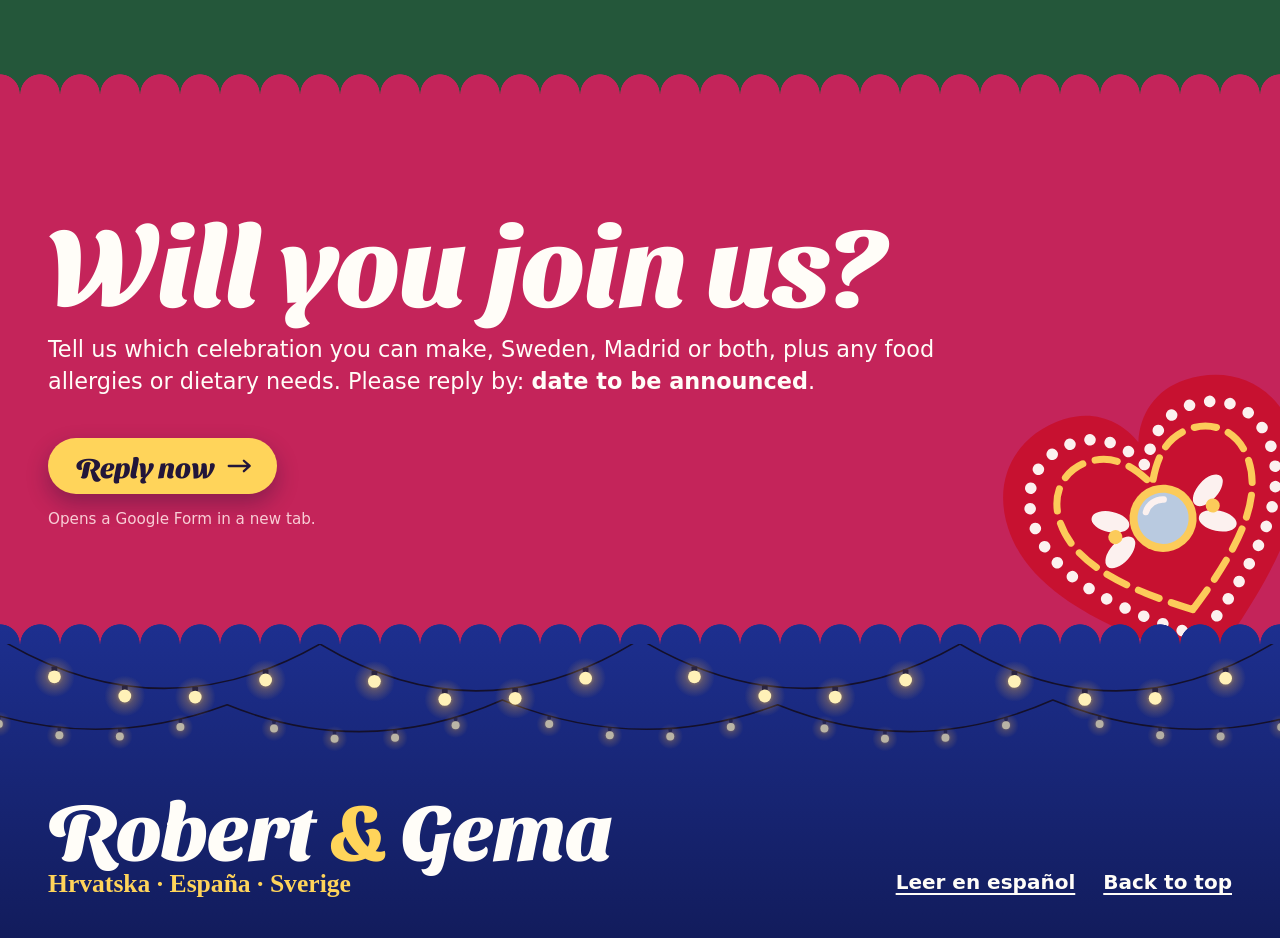
==== commit 471cf2ca: "feat: restyle site as hand-painted garden party at dusk from couple's moodboard, add Croatian licita" ====
--- a/index.html
+++ b/index.html
@@ -15,19 +15,19 @@
   <meta property="og:url" content="https://robertandgema2027.se/">
   <meta property="og:locale" content="en_GB">
   <meta property="og:locale:alternate" content="es_ES">
-  <meta name="theme-color" content="#141414">
+  <meta name="theme-color" content="#121c5c">
   <link rel="icon" href="/favicon.svg" type="image/svg+xml">
-  <link rel="preload" href="/assets/fonts/big-shoulders-display-latin-wght-normal.woff2" as="font" type="font/woff2" crossorigin>
+  <link rel="preload" href="/assets/fonts/sansita-swashed-latin-wght-normal.woff2" as="font" type="font/woff2" crossorigin>
   <link rel="stylesheet" href="/assets/site.css">
   <script src="/assets/site.js" defer></script>
 </head>
 <body>
 <!--
-THESIS: Each wedding is announced like the town's big party: two pasted fiesta bills (Madrid verbena, Swedish midsommar), never the ivory-script template.
-OWN-WORLD: Woodtype poster stocks: Madrid red #c8201e, Swedish blue #0b4fa0, shared flag-yellow #f5c400 reserved for RSVP fills only, ink #141414, paper #f4f2ec; Big Shoulders Display condensed caps, Libre Franklin body; thick-thin cartel rules, printed grain.
-STORY: Guests see two celebrations at a glance, read each programme like a line-up, learn the dress code, may contribute, then reply.
-FIRST VIEWPORT: Blue Sweden bill | red Madrid bill; ROBERT & GEMA monumental across the seam, each name starting on its own country's stock; a yellow RSVP snipe pasted across both.
-FORM: Two Fiesta Posters, candidate 3 of 7; seed key e0acc9d4.
+THESIS: The site is the party itself, a courtyard dinner at dusk under string lights, never the ivory-script template.
+OWN-WORLD: Twilight sky #121c5c-#3550c8, string-light butter #ffd45a, table flowers (marigold #f39a1c, poppy, raspberry #c4245a, cornflower #2f4fd0, fern #24573a), linen menu cards w/ scalloped borders; Sansita Swashed display, Caveat handwriting, Libre Franklin body; flat gouache SVG flowers; licitar heart for Robert's Croatian side.
+STORY: Guests arrive at dusk, see two place cards (Sweden, Madrid), read each programme as a menu, learn the dress code, may contribute, then reply.
+FIRST VIEWPORT: Lights strung across the top, ROBERT & GEMA huge in linen, handwritten "are getting married. Twice." in butter, two scalloped place cards, butter RSVP pill, flower bunches at the table edge.
+FORM: User-pinned moodboard world (supersedes seed e0acc9d4 poster direction).
 FINISH: unreviewed and undocumented is unfinished; this build ends with the finish review, the verdict, DESIGN.md, and every shipping raster carrying its provenance
 -->
 <a class="skip" href="#main">Skip to content</a>
@@ -36,8 +36,7 @@
   <a class="bar__mark" href="#top" aria-label="Robert &amp; Gema, top of page">R<span>&amp;</span>G</a>
   <nav class="bar__nav" aria-label="Sections">
     <ul>
-      <li><a href="#sweden">Sweden</a></li>
-      <li><a href="#madrid">Madrid</a></li>
+      <li><a href="#programme">Programme</a></li>
       <li><a href="#dress-code">Dress code</a></li>
       <li><a href="#gifts">Gifts</a></li>
       <li><a href="#rsvp">RSVP</a></li>
@@ -51,87 +50,102 @@
 
 <main id="main">
   <section class="hero" id="top" aria-labelledby="hero-title">
-    <div class="hero__half hero__half--sweden stock stock--blue" aria-hidden="true"></div>
-    <div class="hero__half hero__half--madrid stock stock--red" aria-hidden="true"></div>
-
-    <a class="slug slug--sweden stock--blue" href="#sweden">
-      <span class="slug__city">Sweden</span>
-      <span class="slug__native" lang="sv">Sverige</span>
-      <!-- EDIT: Sweden date -->
-      <span class="slug__date">Date to be announced
-        <svg viewBox="0 0 16 16" fill="none" stroke="currentColor" stroke-width="2" aria-hidden="true"><path d="M8 2v11M3.5 8.5 8 13l4.5-4.5"/></svg>
-      </span>
+    <img class="hero__lights" src="/assets/art/lights.svg" alt="">
+    <h1 class="hero__names" id="hero-title"><span>Robert</span> <span><span class="amp">&amp;</span> Gema</span></h1>
+    <p class="hero__tag script">are getting married. Twice.<br>2027</p>
+
+    <div class="placecards">
+      <a class="placecard" href="#sweden">
+        <span class="doily edge--cobalt">
+          <span class="doily__inner">
+            <span class="placecard__city">Sweden</span>
+            <span class="placecard__native script" lang="sv">Sverige</span>
+            <!-- EDIT: Sweden date -->
+            <span class="placecard__date">Date to be announced</span>
+          </span>
+        </span>
+      </a>
+      <a class="placecard" href="#madrid">
+        <span class="doily edge--raspberry">
+          <span class="doily__inner">
+            <span class="placecard__city">Madrid</span>
+            <span class="placecard__native script" lang="es">España</span>
+            <!-- EDIT: Madrid date -->
+            <span class="placecard__date">Date to be announced</span>
+          </span>
+        </span>
+      </a>
+    </div>
+
+    <a class="button" href="#rsvp">
+      RSVP <small>Tell us if you can come</small>
+      <svg viewBox="0 0 44 24" fill="none" stroke="currentColor" stroke-width="4" stroke-linecap="round" stroke-linejoin="round" aria-hidden="true"><path d="M3 12h36M29 3l10 9-10 9"/></svg>
     </a>
-    <a class="slug slug--madrid stock--red" href="#madrid">
-      <span class="slug__city">Madrid</span>
-      <span class="slug__native" lang="es">España</span>
-      <!-- EDIT: Madrid date -->
-      <span class="slug__date">Date to be announced
-        <svg viewBox="0 0 16 16" fill="none" stroke="currentColor" stroke-width="2" aria-hidden="true"><path d="M8 2v11M3.5 8.5 8 13l4.5-4.5"/></svg>
-      </span>
-    </a>
-
-    <h1 id="hero-title" class="visually-hidden">Robert &amp; Gema</h1>
-    <p class="hero__line hero__line--robert" aria-hidden="true">Robert</p>
-    <p class="hero__line hero__line--gema" aria-hidden="true"><span class="amp">&amp;</span> Gema</p>
-    <p class="hero__tag">are getting married. Twice. <strong>2027</strong></p>
-
-    <a class="snipe" href="#rsvp">
-      <span class="snipe__word">RSVP</span>
-      <span class="snipe__text">Tell us if you can come</span>
-      <svg class="snipe__arrow" viewBox="0 0 44 24" fill="none" stroke="currentColor" stroke-width="3.5" aria-hidden="true"><path d="M2 12h38M29 2l11 10-11 10"/></svg>
-    </a>
-  </section>
-
-  <section class="bill stock stock--blue" id="sweden" aria-labelledby="sweden-title">
-    <div class="bill__inner event">
-      <div class="event__head">
-        <h2 class="bill__title" id="sweden-title">Sweden <span class="bill__native" lang="sv">Sverige</span></h2>
-        <dl class="facts">
-          <!-- EDIT: Sweden date & venue -->
-          <div><dt>Date</dt><dd>To be announced</dd></div>
-          <div><dt>Place</dt><dd>To be announced</dd></div>
-        </dl>
+
+    <img class="bunch bunch--left" src="/assets/art/bunch-a.svg" alt="">
+    <img class="bunch bunch--right" src="/assets/art/bunch-b.svg" alt="">
+  </section>
+
+  <section class="section ground--marigold scallop-top" id="programme" aria-labelledby="programme-title">
+    <div class="section__inner">
+      <h2 class="section__title" id="programme-title">Programme</h2>
+      <p class="lede">Two celebrations, one in Sweden and one in Madrid. Come to one or both.</p>
+
+      <div class="menus">
+        <article class="menu edge--cobalt" id="sweden" aria-labelledby="sweden-title">
+          <img class="menu__bloom" src="/assets/art/daisy.svg" alt="">
+          <div class="doily">
+            <div class="doily__inner">
+              <h3 class="menu__title" id="sweden-title">Sweden <span class="menu__native script" lang="sv">Sverige</span></h3>
+              <dl class="facts">
+                <!-- EDIT: Sweden date & venue -->
+                <div><dt>Date</dt><dd>To be announced</dd></div>
+                <div><dt>Place</dt><dd>To be announced</dd></div>
+              </dl>
+              <!-- EDIT: Sweden programme times -->
+              <ol class="courses" aria-label="Programme in Sweden">
+                <li><img src="/assets/art/rings.svg" alt=""><span class="courses__name">Ceremony</span><span class="courses__time">Time to be announced</span></li>
+                <li><img src="/assets/art/candle.svg" alt=""><span class="courses__name">Dinner</span><span class="courses__time">Time to be announced</span></li>
+                <li><img src="/assets/art/coupe.svg" alt=""><span class="courses__name">Party</span><span class="courses__time">Time to be announced</span></li>
+              </ol>
+            </div>
+          </div>
+        </article>
+
+        <article class="menu edge--raspberry" id="madrid" aria-labelledby="madrid-title">
+          <img class="menu__bloom" src="/assets/art/dahlia.svg" alt="">
+          <div class="doily">
+            <div class="doily__inner">
+              <h3 class="menu__title" id="madrid-title">Madrid <span class="menu__native script" lang="es">España</span></h3>
+              <dl class="facts">
+                <!-- EDIT: Madrid date & venue -->
+                <div><dt>Date</dt><dd>To be announced</dd></div>
+                <div><dt>Place</dt><dd>To be announced</dd></div>
+              </dl>
+              <!-- EDIT: Madrid programme times -->
+              <ol class="courses" aria-label="Programme in Madrid">
+                <li><img src="/assets/art/rings.svg" alt=""><span class="courses__name">Ceremony</span><span class="courses__time">Time to be announced</span></li>
+                <li><img src="/assets/art/candle.svg" alt=""><span class="courses__name">Dinner</span><span class="courses__time">Time to be announced</span></li>
+                <li><img src="/assets/art/coupe.svg" alt=""><span class="courses__name">Party</span><span class="courses__time">Time to be announced</span></li>
+              </ol>
+            </div>
+          </div>
+        </article>
       </div>
-      <!-- EDIT: Sweden programme. Replace "Time TBA" w/ e.g. <span class="lineup__time">15:00</span> -->
-      <ol class="lineup" aria-label="Programme in Sweden">
-        <li><span class="lineup__time tba">Time TBA</span><span class="lineup__act">Ceremony</span></li>
-        <li><span class="lineup__time tba">Time TBA</span><span class="lineup__act">Dinner</span></li>
-        <li><span class="lineup__time tba">Time TBA</span><span class="lineup__act">Party</span></li>
-      </ol>
-    </div>
-  </section>
-
-  <section class="bill stock stock--red" id="madrid" aria-labelledby="madrid-title">
-    <div class="bill__inner event event--mirror">
-      <div class="event__head">
-        <h2 class="bill__title" id="madrid-title">Madrid <span class="bill__native" lang="es">España</span></h2>
-        <dl class="facts">
-          <!-- EDIT: Madrid date & venue -->
-          <div><dt>Date</dt><dd>To be announced</dd></div>
-          <div><dt>Place</dt><dd>To be announced</dd></div>
-        </dl>
-      </div>
-      <!-- EDIT: Madrid programme -->
-      <ol class="lineup" aria-label="Programme in Madrid">
-        <li><span class="lineup__time tba">Time TBA</span><span class="lineup__act">Ceremony</span></li>
-        <li><span class="lineup__time tba">Time TBA</span><span class="lineup__act">Dinner</span></li>
-        <li><span class="lineup__time tba">Time TBA</span><span class="lineup__act">Party</span></li>
-      </ol>
-    </div>
-  </section>
-
-  <section class="bill stock stock--paper" id="dress-code" aria-labelledby="dress-title">
-    <div class="bill__inner">
-      <h2 class="bill__title" id="dress-title">Dress code</h2>
+    </div>
+  </section>
+
+  <section class="section ground--blush scallop-top" id="dress-code" aria-labelledby="dress-title">
+    <div class="section__inner">
+      <h2 class="section__title section__title--raspberry" id="dress-title">Dress code</h2>
       <div class="split">
         <div>
-          <h3><span class="dot dot--sweden" aria-hidden="true"></span>Sweden</h3>
+          <h3><img src="/assets/art/cornflower.svg" alt="">Sweden</h3>
           <!-- EDIT: Sweden dress code -->
           <p>To be announced.</p>
         </div>
         <div>
-          <h3><span class="dot dot--madrid" aria-hidden="true"></span>Madrid</h3>
+          <h3><img src="/assets/art/poppy.svg" alt="">Madrid</h3>
           <!-- EDIT: Madrid dress code -->
           <p>To be announced.</p>
         </div>
@@ -139,9 +153,9 @@
     </div>
   </section>
 
-  <section class="bill stock stock--ink" id="gifts" aria-labelledby="gifts-title">
-    <div class="bill__inner">
-      <h2 class="bill__title" id="gifts-title">Gifts</h2>
+  <section class="section ground--fern scallop-top" id="gifts" aria-labelledby="gifts-title">
+    <div class="section__inner">
+      <h2 class="section__title" id="gifts-title">Gifts</h2>
       <p class="lede">Having you there is the best gift. If you'd still like to help us with the wedding, any contribution is warmly welcome.</p>
       <!-- EDIT: fill each value & copy it into data-copy to show the Copy button -->
       <ul class="gifts">
@@ -173,26 +187,29 @@
     </div>
   </section>
 
-  <section class="bill stock stock--yellow rsvp" id="rsvp" aria-labelledby="rsvp-title">
-    <div class="bill__inner">
-      <h2 class="bill__title" id="rsvp-title">Will you join us?</h2>
+  <section class="section ground--raspberry scallop-top rsvp" id="rsvp" aria-labelledby="rsvp-title">
+    <img class="rsvp__bloom" src="/assets/art/licitar.svg" alt="">
+    <div class="section__inner">
+      <h2 class="section__title" id="rsvp-title">Will you join us?</h2>
       <!-- EDIT: reply-by date -->
       <p class="lede">Tell us which celebration you can make, Sweden, Madrid or both, plus any food allergies or dietary needs. Please reply by: <strong>date to be announced</strong>.</p>
-      <div class="rsvp__actions">
-        <!-- EDIT: Google Form URL -->
-        <a class="button" href="https://forms.gle/REPLACE-ME" target="_blank" rel="noopener">
-          Reply now
-          <svg viewBox="0 0 44 24" fill="none" stroke="currentColor" stroke-width="4" aria-hidden="true"><path d="M2 12h38M29 2l11 10-11 10"/></svg>
-        </a>
-        <p class="rsvp__note">Opens a Google Form in a new tab.</p>
-      </div>
+      <!-- EDIT: Google Form URL -->
+      <a class="button" href="https://forms.gle/REPLACE-ME" target="_blank" rel="noopener">
+        Reply now
+        <svg viewBox="0 0 44 24" fill="none" stroke="currentColor" stroke-width="4" stroke-linecap="round" stroke-linejoin="round" aria-hidden="true"><path d="M3 12h36M29 3l10 9-10 9"/></svg>
+      </a>
+      <p class="rsvp__note">Opens a Google Form in a new tab.</p>
     </div>
   </section>
 </main>
 
-<footer class="foot stock stock--ink">
+<footer class="foot scallop-top">
+  <img class="foot__lights" src="/assets/art/lights.svg" alt="">
   <div class="foot__inner">
-    <p class="foot__names" aria-hidden="true">Robert <span class="amp">&amp;</span> Gema</p>
+    <div>
+      <p class="foot__names">Robert <span class="amp">&amp;</span> Gema</p>
+      <p class="foot__places script"><span lang="hr">Hrvatska</span> · <span lang="es">España</span> · <span lang="sv">Sverige</span></p>
+    </div>
     <div class="foot__links">
       <a href="/es/" hreflang="es" lang="es" data-lang-switch>Leer en español</a>
       <a href="#top">Back to top</a>
--- a/assets/site.css
+++ b/assets/site.css
@@ -1,7 +1,13 @@
 @font-face {
-  font-family: "Big Shoulders Display";
-  src: url("/assets/fonts/big-shoulders-display-latin-wght-normal.woff2") format("woff2");
-  font-weight: 100 900;
+  font-family: "Sansita Swashed";
+  src: url("/assets/fonts/sansita-swashed-latin-wght-normal.woff2") format("woff2");
+  font-weight: 300 900;
+  font-display: swap;
+}
+@font-face {
+  font-family: "Caveat";
+  src: url("/assets/fonts/caveat-latin-wght-normal.woff2") format("woff2");
+  font-weight: 400 700;
   font-display: swap;
 }
 @font-face {
@@ -12,23 +18,29 @@
 }
 
 :root {
-  /* poster stocks: Spanish red, Swedish blue, the yellow both flags share */
-  --red: #c8201e;
-  --red-tint: #fbded8;
-  --blue: #0b4fa0;
-  --blue-tint: #d4e3f7;
-  --yellow: #f5c400;
-  --ink: #141414;
-  --ink-tint: #c9c4b8;
-  --paper: #f4f2ec;
-  --paper-tint: #4a463f;
-
-  --display: "Big Shoulders Display", "Arial Narrow", sans-serif;
+  /* garden party at dusk: twilight sky, string-light butter, table flowers */
+  --night: #121c5c;
+  --twilight: #1d2f8f;
+  --dusk: #3550c8;
+  --cobalt: #2f4fd0;
+  --marigold: #f39a1c;
+  --burnt: #b8520a;
+  --poppy: #de3226;
+  --raspberry: #c4245a;
+  --blush: #f8cdd5;
+  --fern: #24573a;
+  --butter: #ffd45a;
+  --linen: #fffdf8;
+  --ink: #22163a;
+  --ink-soft: #4a3f5e;
+
+  --display: "Sansita Swashed", "Georgia", serif;
+  --script: "Caveat", "Comic Sans MS", cursive;
   --body: "Libre Franklin", system-ui, sans-serif;
   --gutter: clamp(1rem, 4vw, 3rem);
-  --measure: 68ch;
+  --measure: 66ch;
   --ease-out: cubic-bezier(0.16, 1, 0.3, 1);
-  --grain: url("data:image/svg+xml,%3Csvg xmlns='http://www.w3.org/2000/svg' width='220' height='220'%3E%3Cfilter id='n'%3E%3CfeTurbulence type='fractalNoise' baseFrequency='.85' numOctaves='2' stitchTiles='stitch'/%3E%3CfeColorMatrix values='0 0 0 0 0 0 0 0 0 0 0 0 0 0 0 0 0 0 .13 0'/%3E%3C/filter%3E%3Crect width='100%25' height='100%25' filter='url(%23n)'/%3E%3C/svg%3E");
+  --scallop: clamp(12px, 1.6vw, 20px);
 }
 
 *,
@@ -38,15 +50,15 @@
 }
 
 html {
-  scrollbar-color: var(--yellow) var(--ink);
+  scrollbar-color: var(--butter) var(--night);
   scroll-behavior: smooth;
   -webkit-text-size-adjust: 100%;
 }
 
 body {
   margin: 0;
-  background: var(--ink);
-  color: var(--paper);
+  background: var(--night);
+  color: var(--linen);
   font-family: var(--body);
   font-size: clamp(1.0625rem, 0.4vw + 1rem, 1.25rem);
   line-height: 1.55;
@@ -54,13 +66,14 @@
 }
 
 ::selection {
-  background: var(--yellow);
+  background: var(--butter);
   color: var(--ink);
 }
 
 img,
 svg {
   display: block;
+  max-width: 100%;
 }
 
 a {
@@ -70,18 +83,17 @@
 }
 
 :focus-visible {
-  outline: 3px solid var(--focus, var(--yellow));
+  outline: 3px solid var(--focus, var(--butter));
   outline-offset: 4px;
+  border-radius: 4px;
 }
 
 h1,
 h2,
 h3 {
   font-family: var(--display);
-  font-weight: 900;
-  text-transform: uppercase;
-  line-height: 0.86;
-  letter-spacing: -0.005em;
+  font-weight: 800;
+  line-height: 0.95;
   margin: 0;
   text-wrap: balance;
 }
@@ -97,7 +109,7 @@
   left: var(--gutter);
   top: -4rem;
   z-index: 10;
-  background: var(--yellow);
+  background: var(--butter);
   color: var(--ink);
   padding: 0.6rem 1rem;
   font-weight: 700;
@@ -115,65 +127,32 @@
   white-space: nowrap;
 }
 
-/* ---------- stocks: each section is a printed bill on coloured paper ---------- */
-
-.stock {
-  background: var(--grain), var(--stock);
-  color: var(--stock-ink);
-}
-.stock--red {
-  --stock: var(--red);
-  --stock-ink: var(--paper);
-  --tint: var(--red-tint);
-}
-.stock--blue {
-  --stock: var(--blue);
-  --stock-ink: var(--paper);
-  --tint: var(--blue-tint);
-}
-.stock--ink {
-  --stock: var(--ink);
-  --stock-ink: var(--paper);
-  --tint: var(--ink-tint);
-}
-.stock--paper {
-  --stock: var(--paper);
-  --stock-ink: var(--ink);
-  --tint: var(--paper-tint);
-  --focus: var(--blue);
-}
-.stock--yellow {
-  --stock: var(--yellow);
-  --stock-ink: var(--ink);
-  --tint: #3d3100;
-  --focus: var(--ink);
-}
-.stock--yellow ::selection {
-  background: var(--ink);
-  color: var(--yellow);
+.script {
+  font-family: var(--script);
+  font-weight: 700;
 }
 
 /* ---------- top bar ---------- */
 
 .bar {
+  position: relative;
+  z-index: 3;
   display: flex;
   flex-wrap: wrap;
   align-items: center;
   gap: 0.5rem 1.5rem;
   padding: 0.7rem var(--gutter);
-  background: var(--ink);
-  color: var(--paper);
+  background: var(--night);
 }
 .bar__mark {
   font-family: var(--display);
-  font-weight: 900;
-  font-size: 1.6rem;
+  font-weight: 800;
+  font-size: 1.7rem;
   line-height: 1;
   text-decoration: none;
-  letter-spacing: 0.01em;
 }
 .bar__mark span {
-  color: var(--yellow);
+  color: var(--butter);
 }
 .bar__nav {
   order: 3;
@@ -185,27 +164,25 @@
 }
 .bar__nav ul {
   display: flex;
-  gap: 1.4rem;
+  gap: 1.3rem;
   margin: 0;
   padding: 0.15rem 0 0.25rem;
   list-style: none;
   white-space: nowrap;
 }
 .bar__nav a {
-  font-size: 0.82rem;
-  font-weight: 650;
-  letter-spacing: 0.1em;
-  text-transform: uppercase;
+  font-size: 0.95rem;
+  font-weight: 600;
   text-decoration: none;
   padding-block: 0.35rem;
   border-bottom: 2px solid transparent;
-  transition: border-color 0.2s var(--ease-out), color 0.2s var(--ease-out);
+  transition: border-color 0.2s var(--ease-out);
 }
 .bar__nav a:hover {
   border-color: currentColor;
 }
 .bar__nav a[href="#rsvp"] {
-  color: var(--yellow);
+  color: var(--butter);
 }
 .bar__lang {
   margin-left: auto;
@@ -216,19 +193,18 @@
   font-weight: 650;
   text-decoration: none;
   padding: 0.4rem 0.85rem;
-  border: 2px solid var(--paper);
+  border: 2px solid var(--linen);
   border-radius: 999px;
   transition: background-color 0.2s var(--ease-out), color 0.2s var(--ease-out);
 }
 .bar__lang:hover {
-  background: var(--paper);
-  color: var(--ink);
+  background: var(--linen);
+  color: var(--night);
 }
 .bar__lang svg {
   width: 1.05em;
   height: 1.05em;
 }
-
 @media (min-width: 52rem) {
   .bar__nav {
     order: 0;
@@ -241,357 +217,368 @@
   }
 }
 
-/* ---------- hero: two bills pasted side by side, the names crossing the seam ---------- */
+/* ---------- scalloped edges: menu-card borders & awning tops ---------- */
+
+.scallop-top {
+  position: relative;
+  margin-top: calc(-1 * var(--scallop));
+  -webkit-mask:
+    radial-gradient(var(--scallop) at 50% 100%, #000 97%, #0000) 50% 0 / calc(2 * var(--scallop)) var(--scallop) repeat-x,
+    linear-gradient(#000 0 0) 0 var(--scallop) / 100% 100% no-repeat;
+  mask:
+    radial-gradient(var(--scallop) at 50% 100%, #000 97%, #0000) 50% 0 / calc(2 * var(--scallop)) var(--scallop) repeat-x,
+    linear-gradient(#000 0 0) 0 var(--scallop) / 100% 100% no-repeat;
+}
+
+.doily {
+  --s: 9px;
+  background: var(--edge);
+  padding: calc(var(--s) + 7px);
+  -webkit-mask:
+    radial-gradient(var(--s) at 50% 50%, #000 96%, #0000) 0 0 / calc(2 * var(--s)) calc(2 * var(--s)) round,
+    linear-gradient(#000 0 0) 50% 50% / calc(100% - 2 * var(--s)) calc(100% - 2 * var(--s)) no-repeat;
+  mask:
+    radial-gradient(var(--s) at 50% 50%, #000 96%, #0000) 0 0 / calc(2 * var(--s)) calc(2 * var(--s)) round,
+    linear-gradient(#000 0 0) 50% 50% / calc(100% - 2 * var(--s)) calc(100% - 2 * var(--s)) no-repeat;
+}
+.doily__inner {
+  background: var(--linen);
+  color: var(--ink);
+  height: 100%;
+}
+.edge--cobalt {
+  --edge: var(--cobalt);
+  --accent: var(--cobalt);
+}
+.edge--raspberry {
+  --edge: var(--raspberry);
+  --accent: var(--raspberry);
+}
+
+/* ---------- hero: the courtyard at dusk ---------- */
 
 .hero {
   position: relative;
   display: grid;
-  grid-template-columns: 1fr;
-  grid-template-rows: auto minmax(1.5rem, 1fr) auto auto auto minmax(1.5rem, 1fr) auto auto;
-  grid-template-areas:
-    "slug-s"
-    "."
-    "robert"
-    "gema"
-    "tag"
-    "."
-    "slug-m"
-    "snipe";
-  min-height: calc(100svh - 6.5rem);
+  justify-items: center;
+  text-align: center;
+  padding: clamp(6.5rem, 13vw, 9.5rem) var(--gutter) clamp(15rem, 58vw, 17rem);
+  background: linear-gradient(var(--night) 0%, var(--twilight) 55%, var(--dusk) 100%);
   overflow: hidden;
-  isolation: isolate;
-}
-.hero__half {
-  z-index: -1;
-  grid-column: 1 / -1;
-}
-.hero__half--sweden {
-  grid-row: 1 / 4;
-}
-.hero__half--madrid {
-  grid-row: 4 / -1;
-}
-
-.slug {
+}
+.hero__lights {
+  position: absolute;
+  inset: 0 0 auto;
+  width: 100%;
+  height: clamp(120px, 16vw, 240px);
+  object-fit: cover;
+  object-position: top center;
+  pointer-events: none;
+}
+.hero__names {
+  font-size: clamp(4.6rem, 19vw, 9.5rem);
+  line-height: 0.92;
+  font-weight: 800;
+}
+.hero__names span {
+  display: block;
+}
+.hero__names .amp {
+  display: inline;
+  color: var(--butter);
+}
+.hero__tag {
+  margin-top: 1rem;
+  color: var(--butter);
+  font-size: clamp(1.9rem, 2.4vw + 1rem, 2.75rem);
+  line-height: 1.05;
+}
+
+.placecards {
+  display: flex;
+  flex-wrap: wrap;
+  justify-content: center;
+  gap: 1.25rem 1.5rem;
+  margin-top: clamp(1.75rem, 4vw, 2.5rem);
+  width: min(100%, 40rem);
+}
+.placecard {
+  flex: 1 1 15rem;
+  max-width: 19rem;
+  text-decoration: none;
+  filter: drop-shadow(0 0.6rem 1rem rgb(10 14 50 / 0.35));
+  transition: rotate 0.5s var(--ease-out), translate 0.5s var(--ease-out);
+}
+.placecard:nth-child(1) {
+  rotate: -2.5deg;
+}
+.placecard:nth-child(2) {
+  rotate: 2deg;
+}
+.placecard:hover {
+  rotate: 0deg;
+  translate: 0 -3px;
+}
+.placecard .doily {
+  display: block;
+}
+.placecard .doily__inner {
   display: grid;
-  gap: 0.3rem;
-  padding: clamp(1.5rem, 4vw, 2.75rem) var(--gutter) 0;
-  text-decoration: none;
-  align-self: start;
-}
-.slug--sweden {
-  grid-area: slug-s;
-}
-.slug--madrid {
-  grid-area: slug-m;
-  padding-bottom: 1rem;
-}
-.slug__city {
+  gap: 0.1rem;
+  padding: 0.9rem 1rem 1rem;
+}
+.placecard__city {
   font-family: var(--display);
-  font-weight: 900;
-  text-transform: uppercase;
-  font-size: clamp(2.6rem, 7vw, 5rem);
-  line-height: 0.85;
-}
-.slug__native {
-  font-size: 0.8rem;
-  font-weight: 700;
-  letter-spacing: 0.18em;
-  text-transform: uppercase;
-  color: var(--tint);
-}
-.slug__date {
+  font-weight: 800;
+  font-size: 2.1rem;
+  line-height: 1;
+  color: var(--accent);
+}
+.placecard__native {
+  font-size: 1.35rem;
+  line-height: 1;
+  color: var(--burnt);
+}
+.placecard__date {
+  margin-top: 0.4rem;
+  font-size: 0.95rem;
+  font-weight: 600;
+  color: var(--ink-soft);
+}
+
+.button {
   display: inline-flex;
   align-items: center;
-  gap: 0.4rem;
+  gap: 0.75rem;
+  min-height: 3.5rem;
+  margin-top: clamp(1.75rem, 4vw, 2.5rem);
+  padding: 0.85rem 1.5rem 0.85rem 1.75rem;
+  background: var(--butter);
+  color: var(--ink);
+  font-family: var(--display);
+  font-weight: 800;
+  font-size: clamp(1.4rem, 2.5vw, 1.75rem);
+  line-height: 1;
+  text-decoration: none;
+  border-radius: 999px;
+  box-shadow: 0 0.6rem 1.4rem rgb(10 14 50 / 0.3);
+  transition: translate 0.35s var(--ease-out), box-shadow 0.35s var(--ease-out);
+  --focus: var(--linen);
+}
+.button:hover {
+  translate: 0 -2px;
+  box-shadow: 0 1rem 2rem rgb(10 14 50 / 0.35);
+}
+.button svg {
+  width: 1.6rem;
+  height: auto;
+  transition: translate 0.35s var(--ease-out);
+}
+.button:hover svg {
+  translate: 4px 0;
+}
+.button small {
+  font-family: var(--body);
+  font-size: 0.6em;
   font-weight: 600;
-  margin-top: 0.35rem;
-}
-.slug__date svg {
-  width: 1rem;
-  height: 1rem;
-  transition: transform 0.3s var(--ease-out);
-}
-.slug:hover .slug__date svg {
-  transform: translateY(3px);
-}
-
-.hero__line {
-  font-family: var(--display);
-  font-weight: 900;
-  text-transform: uppercase;
-  font-size: clamp(5rem, 31vw, 15rem);
-  line-height: 0.8;
-  color: var(--paper);
-  padding-inline: var(--gutter);
-}
-.hero__line--robert {
-  grid-area: robert;
-  justify-self: start;
-  /* the seam falls between the lines on mobile: Robert on Swedish blue, Gema on Madrid red */
-  padding-bottom: 0.04em;
-}
-.hero__line--gema {
-  grid-area: gema;
-  justify-self: end;
-  padding-top: 0.06em;
-}
-.hero__line .amp {
-  color: var(--yellow);
-  font-weight: 700;
-}
-
-.hero__tag {
-  grid-area: tag;
-  justify-self: end;
-  text-align: right;
-  padding: 0.9rem var(--gutter) 0;
-  font-weight: 600;
-  font-size: clamp(1.15rem, 1vw + 1rem, 1.6rem);
-  line-height: 1.25;
-}
-.hero__tag strong {
+}
+
+.bunch {
+  position: absolute;
+  bottom: -1px;
+  width: clamp(16rem, 84vw, 28rem);
+  pointer-events: none;
+}
+.bunch--left {
+  left: 50%;
+  translate: -50% 0;
+}
+.bunch--right {
+  display: none;
+}
+@media (min-width: 60rem) {
+  .hero {
+    padding-bottom: clamp(5rem, 9vw, 7rem);
+    min-height: calc(100svh - 3.6rem);
+    align-content: center;
+  }
+  .bunch {
+    width: clamp(18rem, 27vw, 30rem);
+  }
+  .bunch--left {
+    left: -2rem;
+    translate: none;
+  }
+  .bunch--right {
+    display: block;
+    right: -2rem;
+    scale: -1 1;
+  }
+}
+
+/* ---------- sections ---------- */
+
+.section {
+  /* corner blooms & tilted cards may poke past the edge; never scroll sideways */
+  overflow-x: clip;
+  padding: calc(var(--scallop) + clamp(3.5rem, 9vw, 7rem)) var(--gutter) clamp(4rem, 9vw, 7rem);
+}
+.section__inner {
+  max-width: 74rem;
+  margin-inline: auto;
+}
+.section__title {
+  font-size: clamp(3.4rem, 10vw, 7rem);
+}
+.section__sub {
   display: block;
-  font-family: var(--display);
-  font-weight: 900;
-  font-size: 1.6em;
-  color: var(--yellow);
+  margin-top: 0.3rem;
+  font-size: clamp(1.6rem, 2vw + 1rem, 2.3rem);
   line-height: 1;
 }
-
-/* the snipe: the one strip pasted over both bills, reserved for RSVP */
-.snipe {
-  grid-area: snipe;
-  justify-self: center;
-  width: min(100% - 2 * var(--gutter), 56rem);
-  margin: 0.5rem 0 clamp(1.75rem, 4vw, 3rem);
-  display: flex;
-  align-items: center;
-  gap: 0.75rem 1.25rem;
-  padding: 0.85rem clamp(1rem, 3vw, 1.75rem);
-  background: var(--grain), var(--yellow);
+.lede {
+  margin-top: 1.25rem;
+  font-size: clamp(1.15rem, 0.8vw + 1rem, 1.4rem);
+  line-height: 1.45;
+  font-weight: 500;
+}
+
+.ground--marigold {
+  background: var(--marigold);
   color: var(--ink);
-  text-decoration: none;
-  rotate: -2deg;
-  box-shadow: 0 0.6rem 1.4rem rgb(0 0 0 / 0.28), 0 0.1rem 0.25rem rgb(0 0 0 / 0.2);
-  transition: rotate 0.45s var(--ease-out), box-shadow 0.45s var(--ease-out), translate 0.45s var(--ease-out);
   --focus: var(--ink);
 }
-.snipe:hover {
+.ground--blush {
+  background: var(--blush);
+  color: var(--ink);
+  --focus: var(--raspberry);
+}
+.ground--fern {
+  background: var(--fern);
+  color: var(--linen);
+}
+.ground--raspberry {
+  background: var(--raspberry);
+  color: var(--linen);
+}
+.ground--raspberry ::selection {
+  background: var(--linen);
+  color: var(--raspberry);
+}
+
+/* ---------- programme: two menu cards on the table ---------- */
+
+.menus {
+  display: grid;
+  gap: clamp(3rem, 6vw, 4rem) clamp(2rem, 5vw, 4rem);
+  margin-top: clamp(2.5rem, 6vw, 4rem);
+}
+@media (min-width: 60rem) {
+  .menus {
+    grid-template-columns: 1fr 1fr;
+    align-items: start;
+  }
+  .menu:nth-child(2) {
+    margin-top: 3rem;
+  }
+}
+.menu {
+  position: relative;
+  scroll-margin-top: 2rem;
+  filter: drop-shadow(0 0.9rem 1.4rem rgb(90 40 0 / 0.28));
+}
+.menu:nth-child(1) {
   rotate: -1deg;
-  translate: 0 -2px;
-  box-shadow: 0 1rem 2.2rem rgb(0 0 0 / 0.32), 0 0.15rem 0.3rem rgb(0 0 0 / 0.2);
-}
-.snipe__word {
-  font-family: var(--display);
-  font-weight: 900;
-  font-size: clamp(2.2rem, 6vw, 3.6rem);
-  line-height: 0.9;
-  text-transform: uppercase;
-}
-.snipe__text {
-  font-weight: 650;
-  line-height: 1.25;
-}
-.snipe__arrow {
-  margin-left: auto;
-  width: clamp(2rem, 5vw, 2.75rem);
-  height: auto;
-  flex: none;
-  transition: translate 0.45s var(--ease-out);
-}
-.snipe:hover .snipe__arrow {
-  translate: 6px 0;
-}
-
-@media (prefers-reduced-motion: no-preference) {
-  .snipe {
-    animation: paste 1.1s var(--ease-out) 0.35s both;
-  }
-}
-@keyframes paste {
-  from {
-    clip-path: inset(0 100% 0 0);
-    rotate: -4deg;
-  }
-  to {
-    clip-path: inset(0 0 0 0);
-    rotate: -2deg;
-  }
-}
-
-@media (min-width: 52rem) {
-  .hero {
-    grid-template-columns: 1fr 1fr;
-    grid-template-rows: auto minmax(1.5rem, 1fr) auto auto auto minmax(1.5rem, 1fr) auto;
-    grid-template-areas:
-      "slug-s slug-m"
-      ". ."
-      "robert robert"
-      "gema gema"
-      "tag tag"
-      ". ."
-      "snipe snipe";
-    min-height: calc(100svh - 3.6rem);
-  }
-  .hero__half--sweden {
-    grid-column: 1;
-    grid-row: 1 / -1;
-  }
-  .hero__half--madrid {
-    grid-column: 2;
-    grid-row: 1 / -1;
-  }
-  .slug--madrid {
-    padding-bottom: 0;
-    justify-items: end;
-    text-align: right;
-  }
-  /* names straddle the vertical seam: each starts on its own country's stock */
-  .hero__line {
-    font-size: clamp(6rem, 15vw, 14.5rem);
-  }
-  .hero__line--robert {
-    justify-self: center;
-    translate: -18% 0;
-  }
-  .hero__line--gema {
-    justify-self: center;
-    translate: 22% 0;
-  }
-  .hero__tag {
-    justify-self: center;
-    text-align: center;
-    translate: 22% 0;
-  }
-}
-
-/* ---------- bills: programme for each wedding ---------- */
-
-.bill {
-  padding: clamp(4rem, 10vw, 8rem) var(--gutter);
-  scroll-margin-top: 0;
-}
-.bill__inner {
-  max-width: 76rem;
-  margin-inline: auto;
-}
-.bill__title {
-  font-size: clamp(4.5rem, 16vw, 12rem);
-}
-.bill__native {
+}
+.menu:nth-child(2) {
+  rotate: 1.2deg;
+}
+.menu .doily__inner {
+  padding: clamp(1.75rem, 4vw, 2.75rem) clamp(1.25rem, 4vw, 2.5rem) clamp(1.5rem, 4vw, 2.25rem);
+}
+.menu__bloom {
+  position: absolute;
+  z-index: 1;
+  top: -2.2rem;
+  right: -1.2rem;
+  width: clamp(5rem, 11vw, 7rem);
+  rotate: 14deg;
+}
+.menu__title {
+  font-size: clamp(3rem, 7vw, 4.5rem);
+  color: var(--accent);
+}
+.menu__native {
   display: block;
-  margin-top: 0.75rem;
-  font-family: var(--body);
-  font-size: 0.85rem;
-  font-weight: 700;
-  letter-spacing: 0.2em;
-  color: var(--tint);
-  line-height: 1.2;
-}
-
-.event {
-  display: grid;
-  gap: clamp(2.5rem, 6vw, 5rem);
-}
-@media (min-width: 60rem) {
-  .event {
-    grid-template-columns: minmax(0, 1fr) minmax(0, 1.35fr);
-    align-items: start;
-  }
-  .event .bill__title {
-    font-size: clamp(4.5rem, 9.5vw, 9rem);
-  }
-  .event--mirror .event__head {
-    order: 2;
-    text-align: right;
-  }
-  .event--mirror .facts {
-    justify-content: end;
-  }
+  margin-top: 0.15rem;
+  font-size: 1.8rem;
+  line-height: 1;
+  color: var(--burnt);
 }
 
 .facts {
   display: flex;
   flex-wrap: wrap;
-  gap: 1.25rem 2.5rem;
-  margin: clamp(1.75rem, 4vw, 2.75rem) 0 0;
+  gap: 0.75rem 2.25rem;
+  margin: 1.5rem 0 0;
+  padding-bottom: 1.5rem;
+  border-bottom: 2px dashed color-mix(in srgb, var(--accent) 45%, transparent);
 }
 .facts div {
   display: grid;
-  gap: 0.15rem;
 }
 .facts dt {
   font-size: 0.78rem;
   font-weight: 700;
-  letter-spacing: 0.16em;
+  letter-spacing: 0.14em;
   text-transform: uppercase;
-  color: var(--tint);
+  color: var(--accent);
 }
 .facts dd {
   margin: 0;
-  font-weight: 650;
-  font-size: 1.15em;
-}
-
-/* line-up: thick-thin cartel rules between acts */
-.lineup {
+  font-weight: 600;
+}
+
+.courses {
   list-style: none;
-  margin: 0;
+  margin: 1.5rem 0 0;
   padding: 0;
-}
-.lineup li {
-  position: relative;
   display: grid;
-  grid-template-columns: minmax(5.5rem, auto) 1fr;
-  column-gap: clamp(1rem, 3vw, 2.25rem);
-  align-items: baseline;
-  padding: 1.35rem 0 1.25rem;
-  border-top: 4px solid currentColor;
-}
-.lineup li::before {
-  content: "";
-  position: absolute;
-  inset: 7px 0 auto;
-  height: 1px;
-  background: currentColor;
-}
-.lineup li:last-child {
-  border-bottom: 4px solid currentColor;
-}
-.lineup__time {
+  gap: 1.1rem;
+}
+.courses li {
+  display: grid;
+  grid-template-columns: 3.25rem 1fr;
+  column-gap: 1rem;
+  align-items: center;
+}
+.courses img {
+  grid-row: span 2;
+  width: 3.25rem;
+  height: 3.25rem;
+}
+.courses__name {
   font-family: var(--display);
   font-weight: 800;
-  font-size: clamp(1.9rem, 4.5vw, 3.2rem);
+  font-size: clamp(1.6rem, 3.5vw, 2.1rem);
   line-height: 1;
-  font-variant-numeric: tabular-nums;
-}
-.lineup__time.tba {
-  font-size: clamp(1.1rem, 2.2vw, 1.4rem);
-  font-weight: 700;
-  letter-spacing: 0.04em;
-  color: var(--tint);
-}
-.lineup__act {
-  font-family: var(--display);
-  font-weight: 900;
-  font-size: clamp(2.3rem, 7vw, 4.75rem);
-  line-height: 0.9;
-  text-transform: uppercase;
-}
-.lineup__note {
-  grid-column: 2;
-  margin-top: 0.4rem;
-  color: var(--tint);
-  font-size: 0.95em;
+  color: var(--burnt);
+}
+.courses__time {
+  font-size: 0.95rem;
+  font-weight: 600;
+  color: var(--ink-soft);
 }
 
 /* ---------- dress code ---------- */
 
+.section__title--raspberry {
+  color: var(--raspberry);
+}
 .split {
   display: grid;
   gap: 2.5rem clamp(2rem, 6vw, 5rem);
-  margin-top: clamp(2.5rem, 6vw, 4rem);
+  margin-top: clamp(2.5rem, 6vw, 3.5rem);
 }
 @media (min-width: 46rem) {
   .split {
@@ -599,39 +586,26 @@
   }
 }
 .split h3 {
-  font-size: clamp(2.4rem, 6vw, 3.75rem);
-  padding-top: 1rem;
-  border-top: 4px solid currentColor;
-  margin-bottom: 0.9rem;
-}
-.split h3 .dot {
-  display: inline-block;
-  width: 0.42em;
-  height: 0.42em;
-  margin-right: 0.18em;
-  border-radius: 50%;
-  vertical-align: 0.12em;
-}
-.dot--sweden {
-  background: var(--blue);
-}
-.dot--madrid {
-  background: var(--red);
-}
-.lede {
-  margin-top: 1.5rem;
-  font-size: clamp(1.15rem, 0.8vw + 1rem, 1.45rem);
-  line-height: 1.45;
-  font-weight: 500;
+  display: flex;
+  align-items: center;
+  gap: 0.6rem;
+  font-size: clamp(2.2rem, 5vw, 3rem);
+  margin-bottom: 0.6rem;
+}
+.split h3 img {
+  width: 3rem;
+  height: 3rem;
 }
 
 /* ---------- gifts ---------- */
 
+.ground--fern .section__title {
+  color: var(--butter);
+}
 .gifts {
   list-style: none;
-  margin: clamp(2.5rem, 6vw, 4rem) 0 0;
+  margin: clamp(2.5rem, 6vw, 3.5rem) 0 0;
   padding: 0;
-  display: grid;
 }
 .gifts li {
   display: grid;
@@ -642,10 +616,10 @@
   align-items: center;
   gap: 0.25rem 1rem;
   padding: 1.25rem 0;
-  border-top: 1px solid rgb(244 242 236 / 0.35);
+  border-top: 2px dashed rgb(255 253 248 / 0.35);
 }
 .gifts li:last-child {
-  border-bottom: 1px solid rgb(244 242 236 / 0.35);
+  border-bottom: 2px dashed rgb(255 253 248 / 0.35);
 }
 @media (min-width: 46rem) {
   .gifts li {
@@ -656,29 +630,26 @@
 .gifts__name {
   grid-area: name;
   font-family: var(--display);
-  font-weight: 900;
-  font-size: clamp(1.9rem, 4vw, 2.6rem);
+  font-weight: 800;
+  font-size: clamp(1.8rem, 3.5vw, 2.3rem);
   line-height: 1;
-  text-transform: uppercase;
 }
 .gifts__name small {
   display: block;
-  margin-top: 0.3rem;
-  font-family: var(--body);
-  font-size: 0.8rem;
+  margin-top: 0.2rem;
+  font-family: var(--script);
+  font-size: 1.3rem;
   font-weight: 700;
-  letter-spacing: 0.14em;
-  color: var(--tint);
+  color: var(--butter);
 }
 .gifts__value {
   grid-area: value;
   font-weight: 600;
-  font-size: 1.1em;
   overflow-wrap: anywhere;
 }
 .gifts__value.tba {
-  color: var(--tint);
   font-weight: 500;
+  color: #cfe3cf;
 }
 .copy {
   grid-area: copy;
@@ -690,9 +661,9 @@
   font: inherit;
   font-size: 0.9rem;
   font-weight: 650;
-  color: var(--paper);
+  color: var(--linen);
   background: transparent;
-  border: 2px solid var(--paper);
+  border: 2px solid var(--linen);
   border-radius: 999px;
   cursor: pointer;
   transition: background-color 0.2s var(--ease-out), color 0.2s var(--ease-out);
@@ -700,73 +671,73 @@
 .copy[hidden] {
   display: none;
 }
-.copy:hover {
-  background: var(--paper);
-  color: var(--ink);
+.copy:hover,
+.copy[data-state="done"] {
+  background: var(--linen);
+  color: var(--fern);
 }
 .copy svg {
   width: 1.1em;
   height: 1.1em;
 }
-.copy[data-state="done"] {
-  background: var(--paper);
-  color: var(--ink);
-}
-
-/* ---------- RSVP: the yellow is reserved for this ---------- */
-
-.rsvp .bill__title {
-  font-size: clamp(4rem, 13vw, 10rem);
-}
-.rsvp__actions {
-  display: flex;
-  flex-wrap: wrap;
-  align-items: center;
-  gap: 1rem 1.5rem;
-  margin-top: clamp(2rem, 5vw, 3rem);
-}
-.button {
-  display: inline-flex;
-  align-items: center;
-  gap: 0.9rem;
-  min-height: 3.5rem;
-  padding: 1rem 1.6rem 1rem 1.8rem;
-  background: var(--ink);
-  color: var(--paper);
-  font-family: var(--display);
-  font-weight: 900;
-  font-size: clamp(1.6rem, 3.5vw, 2.1rem);
-  line-height: 1;
-  text-transform: uppercase;
-  text-decoration: none;
-  box-shadow: 0 0.5rem 1.2rem rgb(20 20 20 / 0.25);
-  transition: translate 0.35s var(--ease-out), box-shadow 0.35s var(--ease-out);
-}
-.button:hover {
-  translate: 0 -2px;
-  box-shadow: 0 0.9rem 1.8rem rgb(20 20 20 / 0.3);
-}
-.button svg {
-  width: 1.6rem;
-  height: auto;
-  transition: translate 0.35s var(--ease-out);
-}
-.button:hover svg {
-  translate: 4px 0;
+
+/* ---------- RSVP ---------- */
+
+.rsvp {
+  position: relative;
+  overflow: hidden;
+}
+.rsvp .section__inner {
+  position: relative;
+  z-index: 1;
 }
 .rsvp__note {
+  margin-top: 0.9rem;
   font-size: 0.95rem;
   font-weight: 500;
-  color: var(--tint);
-}
-
-/* ---------- footer ---------- */
+  color: var(--blush);
+}
+.rsvp .button {
+  --focus: var(--butter);
+}
+.rsvp__bloom {
+  position: absolute;
+  right: -3rem;
+  bottom: -2.5rem;
+  width: clamp(9rem, 26vw, 20rem);
+  rotate: -18deg;
+  opacity: 0.95;
+}
+@media (max-width: 46rem) {
+  .rsvp {
+    padding-bottom: 7rem;
+  }
+  .rsvp__bloom {
+    right: -1.5rem;
+    bottom: -1.5rem;
+    width: 7.5rem;
+  }
+}
+
+/* ---------- footer: back under the lights ---------- */
 
 .foot {
-  padding: clamp(3rem, 7vw, 5rem) var(--gutter) 2.5rem;
+  position: relative;
+  padding: calc(var(--scallop) + clamp(6rem, 12vw, 9rem)) var(--gutter) 2.5rem;
+  background: linear-gradient(var(--twilight), var(--night));
+  overflow: hidden;
+}
+.foot__lights {
+  position: absolute;
+  inset: var(--scallop) 0 auto;
+  width: 100%;
+  height: clamp(100px, 13vw, 200px);
+  object-fit: cover;
+  object-position: top center;
 }
 .foot__inner {
-  max-width: 76rem;
+  position: relative;
+  max-width: 74rem;
   margin-inline: auto;
   display: flex;
   flex-wrap: wrap;
@@ -776,13 +747,18 @@
 }
 .foot__names {
   font-family: var(--display);
-  font-weight: 900;
-  text-transform: uppercase;
-  line-height: 0.86;
-  font-size: clamp(3rem, 9vw, 6rem);
+  font-weight: 800;
+  font-size: clamp(2.8rem, 8vw, 5rem);
+  line-height: 0.95;
 }
 .foot__names .amp {
-  color: var(--yellow);
+  color: var(--butter);
+}
+.foot__places {
+  margin-top: 0.4rem;
+  font-size: 1.6rem;
+  line-height: 1.1;
+  color: var(--butter);
 }
 .foot__links {
   display: flex;
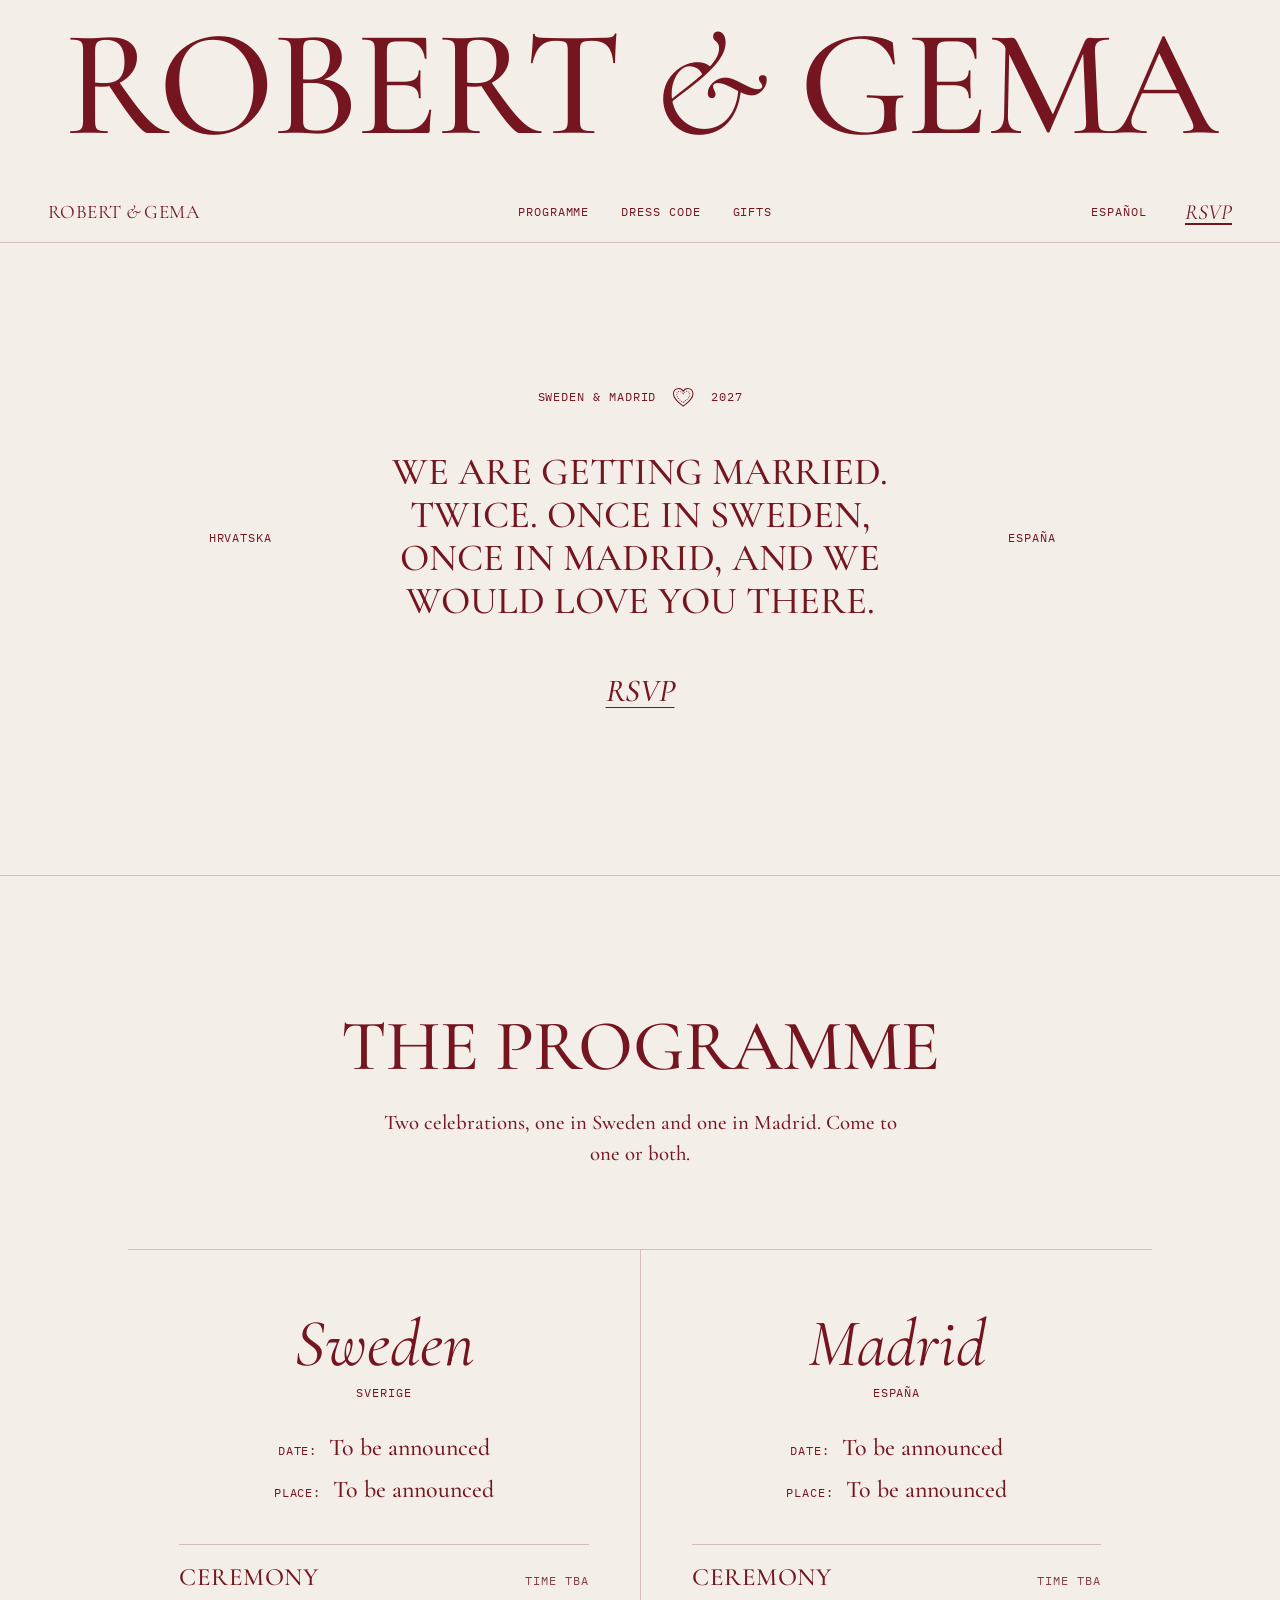
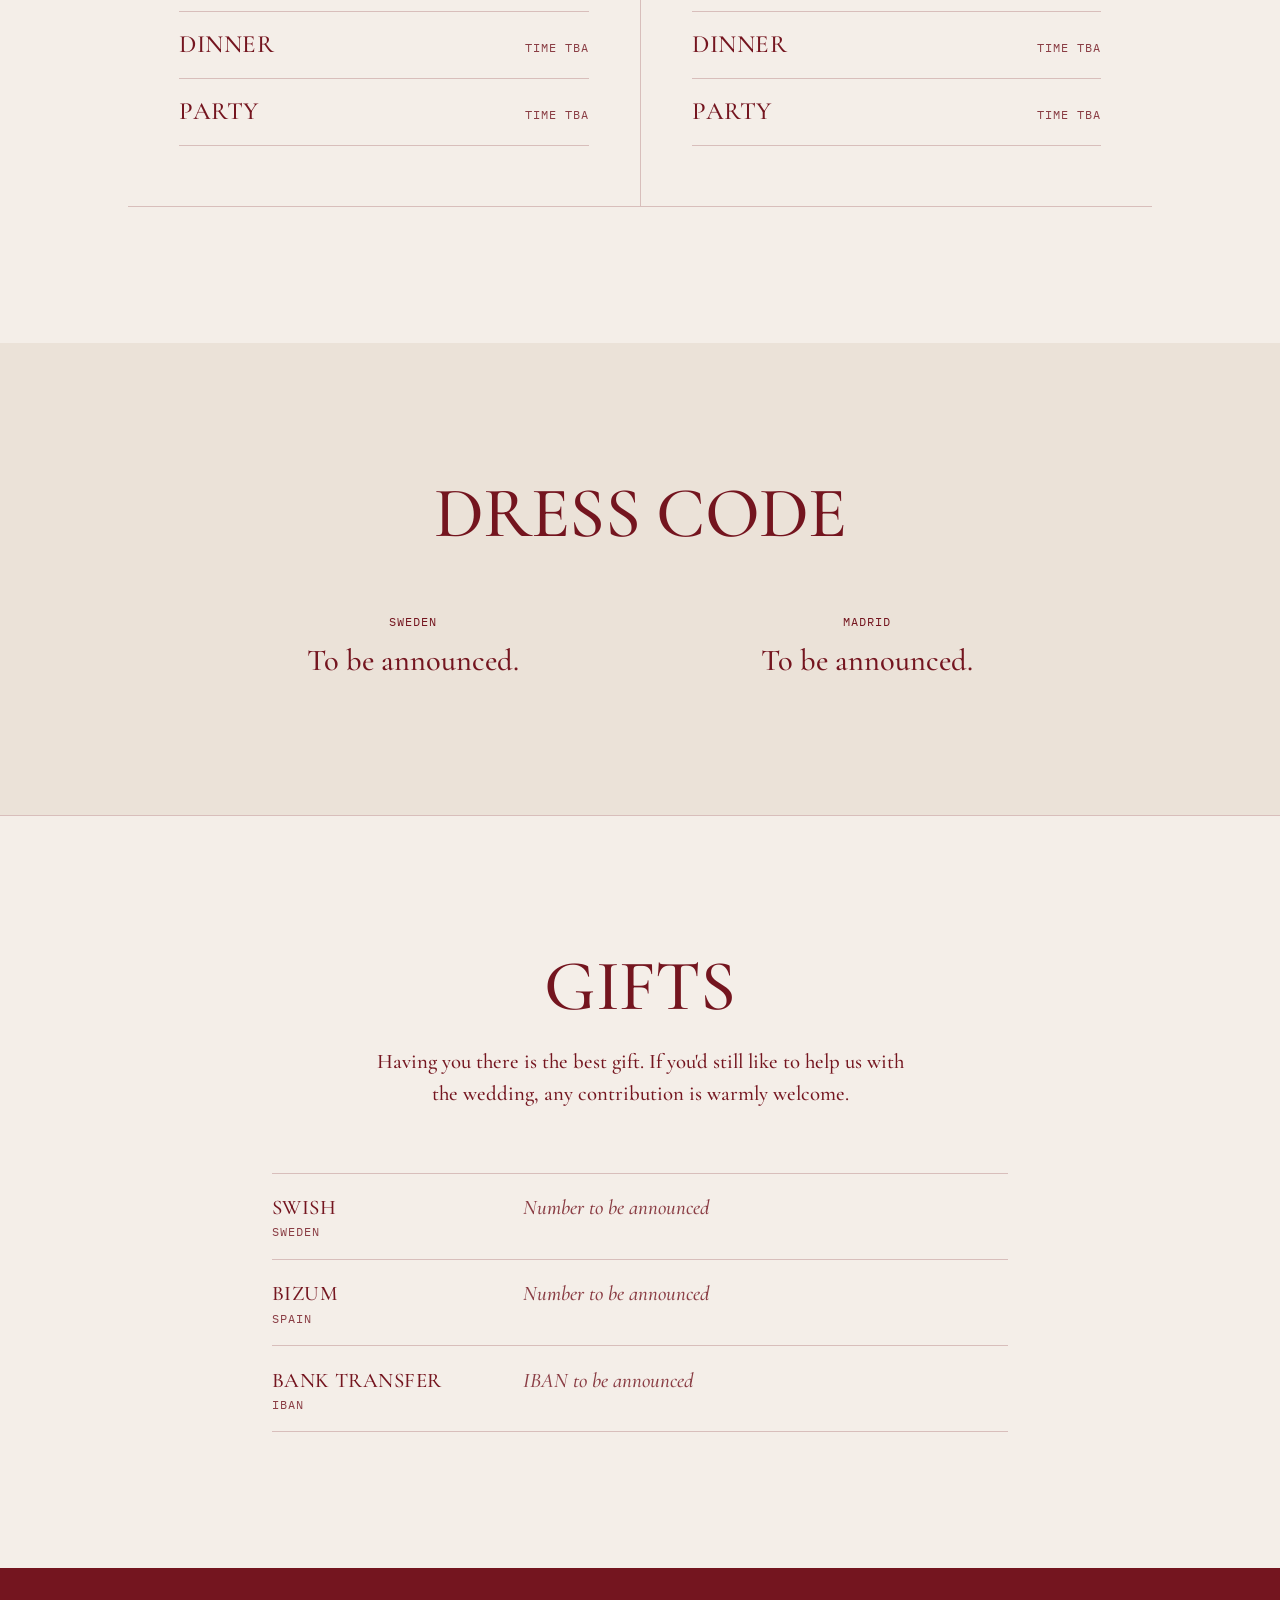
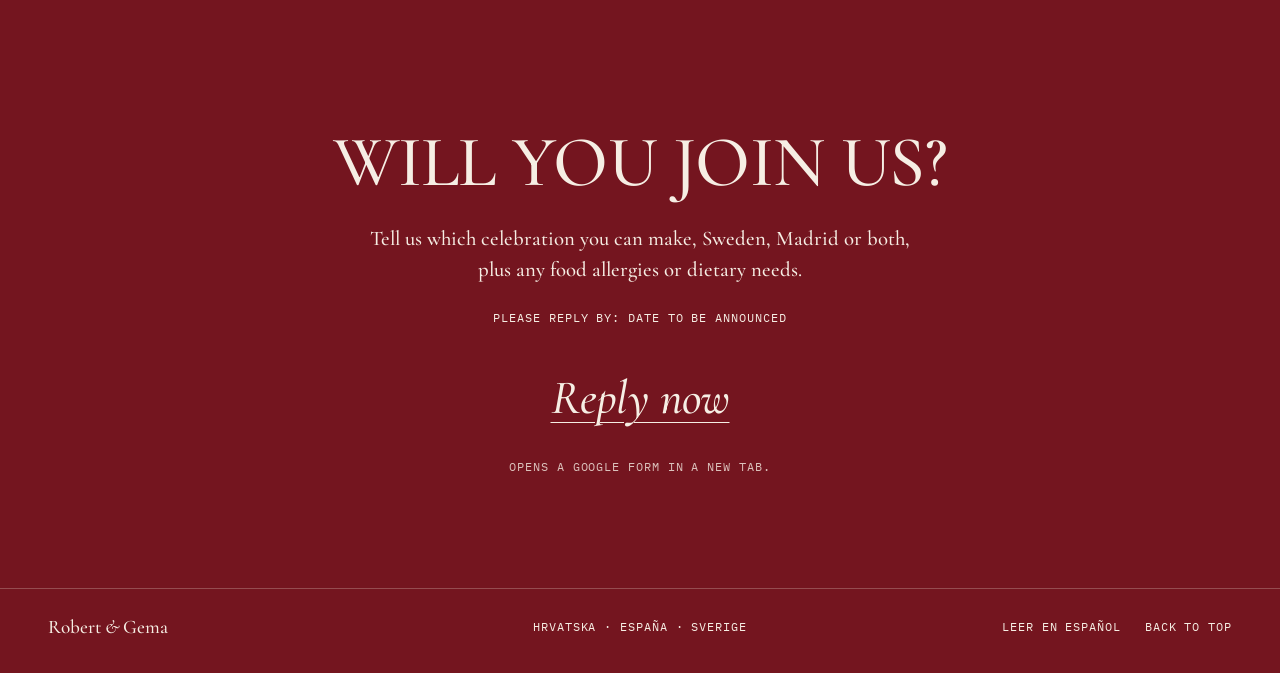
==== commit 1143dd43: "feat: restyle site as classy oxblood-on-paper stationery w/ edge-to-edge serif wordmark Replaces the" ====
--- a/index.html
+++ b/index.html
@@ -15,206 +15,151 @@
   <meta property="og:url" content="https://robertandgema2027.se/">
   <meta property="og:locale" content="en_GB">
   <meta property="og:locale:alternate" content="es_ES">
-  <meta name="theme-color" content="#121c5c">
+  <meta name="theme-color" content="#f4eee8">
   <link rel="icon" href="/favicon.svg" type="image/svg+xml">
-  <link rel="preload" href="/assets/fonts/sansita-swashed-latin-wght-normal.woff2" as="font" type="font/woff2" crossorigin>
+  <link rel="preload" href="/assets/fonts/cormorant-garamond-latin-wght-normal.woff2" as="font" type="font/woff2" crossorigin>
   <link rel="stylesheet" href="/assets/site.css">
   <script src="/assets/site.js" defer></script>
 </head>
 <body>
 <!--
-THESIS: The site is the party itself, a courtyard dinner at dusk under string lights, never the ivory-script template.
-OWN-WORLD: Twilight sky #121c5c-#3550c8, string-light butter #ffd45a, table flowers (marigold #f39a1c, poppy, raspberry #c4245a, cornflower #2f4fd0, fern #24573a), linen menu cards w/ scalloped borders; Sansita Swashed display, Caveat handwriting, Libre Franklin body; flat gouache SVG flowers; licitar heart for Robert's Croatian side.
-STORY: Guests arrive at dusk, see two place cards (Sweden, Madrid), read each programme as a menu, learn the dress code, may contribute, then reply.
-FIRST VIEWPORT: Lights strung across the top, ROBERT & GEMA huge in linen, handwritten "are getting married. Twice." in butter, two scalloped place cards, butter RSVP pill, flower bunches at the table edge.
-FORM: User-pinned moodboard world (supersedes seed e0acc9d4 poster direction).
-FINISH: unreviewed and undocumented is unfinished; this build ends with the finish review, the verdict, DESIGN.md, and every shipping raster carrying its provenance
+THESIS: Classy & sexy: an oxblood-on-paper wedding stationery suite, set like an editorial; the type does the seducing.
+OWN-WORLD: Warm paper #f4eee8, oxblood #74151f, cream on wine blocks; Cormorant Garamond uppercase & italic, IBM Plex Mono for dates, places & times; hairline rules; a dotted licitar-heart ornament for Robert's Croatian side.
+STORY: The names fill the page edge to edge, a single vow flanked by Hrvatska & España, then the two programmes side by side, dress code, gifts, and a wine-red RSVP.
+FIRST VIEWPORT: ROBERT & GEMA across the full width (italic ampersand), hairline nav, mono "Sweden & Madrid / 2027", uppercase vow, italic underlined RSVP.
+FORM: User-pinned reference (Cordially "Aditya & Priya" look, 2026-11-19), supersedes the garden-party moodboard world.
 -->
 <a class="skip" href="#main">Skip to content</a>
 
-<header class="bar">
-  <a class="bar__mark" href="#top" aria-label="Robert &amp; Gema, top of page">R<span>&amp;</span>G</a>
-  <nav class="bar__nav" aria-label="Sections">
-    <ul>
-      <li><a href="#programme">Programme</a></li>
-      <li><a href="#dress-code">Dress code</a></li>
-      <li><a href="#gifts">Gifts</a></li>
-      <li><a href="#rsvp">RSVP</a></li>
-    </ul>
-  </nav>
-  <a class="bar__lang" href="/es/" hreflang="es" lang="es" data-lang-switch>
-    <svg viewBox="0 0 24 24" fill="none" stroke="currentColor" stroke-width="2" stroke-linecap="round" aria-hidden="true"><circle cx="12" cy="12" r="9"/><path d="M3 12h18M12 3c2.5 2.6 3.8 5.6 3.8 9s-1.3 6.4-3.8 9c-2.5-2.6-3.8-5.6-3.8-9S9.5 5.6 12 3Z"/></svg>
-    Español
-  </a>
+<header class="top" id="top">
+  <h1 class="mark"><span class="mark__line">Robert</span> <span class="mark__line"><em>&amp;</em> Gema</span></h1>
 </header>
 
+<nav class="bar" aria-label="Sections">
+  <a class="bar__home" href="#top">Robert <em>&amp;</em> Gema</a>
+  <ul class="bar__nav">
+    <li><a href="#programme">Programme</a></li>
+    <li><a href="#dress-code">Dress code</a></li>
+    <li><a href="#gifts">Gifts</a></li>
+  </ul>
+  <a class="bar__lang" href="/es/" hreflang="es" lang="es" data-lang-switch>Español</a>
+  <a class="bar__rsvp" href="#rsvp">RSVP</a>
+</nav>
+
 <main id="main">
-  <section class="hero" id="top" aria-labelledby="hero-title">
-    <img class="hero__lights" src="/assets/art/lights.svg" alt="">
-    <h1 class="hero__names" id="hero-title"><span>Robert</span> <span><span class="amp">&amp;</span> Gema</span></h1>
-    <p class="hero__tag script">are getting married. Twice.<br>2027</p>
-
-    <div class="placecards">
-      <a class="placecard" href="#sweden">
-        <span class="doily edge--cobalt">
-          <span class="doily__inner">
-            <span class="placecard__city">Sweden</span>
-            <span class="placecard__native script" lang="sv">Sverige</span>
-            <!-- EDIT: Sweden date -->
-            <span class="placecard__date">Date to be announced</span>
-          </span>
-        </span>
-      </a>
-      <a class="placecard" href="#madrid">
-        <span class="doily edge--raspberry">
-          <span class="doily__inner">
-            <span class="placecard__city">Madrid</span>
-            <span class="placecard__native script" lang="es">España</span>
-            <!-- EDIT: Madrid date -->
-            <span class="placecard__date">Date to be announced</span>
-          </span>
-        </span>
-      </a>
+  <section class="intro" aria-label="Introduction">
+    <!-- EDIT: dates once known, e.g. "Sweden 12.06 · Madrid 18.09" -->
+    <p class="meta"><span>Sweden &amp; Madrid</span>
+      <svg class="orn" viewBox="0 0 24 22" aria-hidden="true"><path d="M12 20.5C5 15.5 1.5 11.5 1.5 7.2 1.5 4 4 1.5 7.1 1.5c2.2 0 4 1.2 4.9 3.1.9-1.9 2.7-3.1 4.9-3.1 3.1 0 5.6 2.5 5.6 5.7 0 4.3-3.5 8.3-10.5 13.3Z" fill="none" stroke="currentColor" stroke-width="1.1"/><path d="M12 16.6C7.4 13.3 5 10.6 5 7.9 5 6 6.4 4.8 8 4.8c1.7 0 3 1.1 4 3 1-1.9 2.3-3 4-3 1.6 0 3 1.2 3 3.1 0 2.7-2.4 5.4-7 8.7Z" fill="none" stroke="currentColor" stroke-width="1.1" stroke-linecap="round" stroke-dasharray="0 2.2"/></svg>
+      <span>2027</span></p>
+    <div class="vow">
+      <span class="vow__side" lang="hr">Hrvatska</span>
+      <p class="vow__text">We are getting married. Twice. Once in Sweden, once in Madrid, and we would love you there.</p>
+      <span class="vow__side" lang="es">España</span>
     </div>
-
-    <a class="button" href="#rsvp">
-      RSVP <small>Tell us if you can come</small>
-      <svg viewBox="0 0 44 24" fill="none" stroke="currentColor" stroke-width="4" stroke-linecap="round" stroke-linejoin="round" aria-hidden="true"><path d="M3 12h36M29 3l10 9-10 9"/></svg>
-    </a>
-
-    <img class="bunch bunch--left" src="/assets/art/bunch-a.svg" alt="">
-    <img class="bunch bunch--right" src="/assets/art/bunch-b.svg" alt="">
+    <a class="link" href="#rsvp">RSVP</a>
   </section>
 
-  <section class="section ground--marigold scallop-top" id="programme" aria-labelledby="programme-title">
-    <div class="section__inner">
-      <h2 class="section__title" id="programme-title">Programme</h2>
-      <p class="lede">Two celebrations, one in Sweden and one in Madrid. Come to one or both.</p>
+  <!-- EDIT (optional): add photos to /assets/photos/ and uncomment
+  <div class="photos">
+    <img src="/assets/photos/1.jpg" alt="Robert and Gema in ..." loading="lazy">
+    <img src="/assets/photos/2.jpg" alt="..." loading="lazy">
+    <img src="/assets/photos/3.jpg" alt="..." loading="lazy">
+  </div>
+  -->
 
-      <div class="menus">
-        <article class="menu edge--cobalt" id="sweden" aria-labelledby="sweden-title">
-          <img class="menu__bloom" src="/assets/art/daisy.svg" alt="">
-          <div class="doily">
-            <div class="doily__inner">
-              <h3 class="menu__title" id="sweden-title">Sweden <span class="menu__native script" lang="sv">Sverige</span></h3>
-              <dl class="facts">
-                <!-- EDIT: Sweden date & venue -->
-                <div><dt>Date</dt><dd>To be announced</dd></div>
-                <div><dt>Place</dt><dd>To be announced</dd></div>
-              </dl>
-              <!-- EDIT: Sweden programme times -->
-              <ol class="courses" aria-label="Programme in Sweden">
-                <li><img src="/assets/art/rings.svg" alt=""><span class="courses__name">Ceremony</span><span class="courses__time">Time to be announced</span></li>
-                <li><img src="/assets/art/candle.svg" alt=""><span class="courses__name">Dinner</span><span class="courses__time">Time to be announced</span></li>
-                <li><img src="/assets/art/coupe.svg" alt=""><span class="courses__name">Party</span><span class="courses__time">Time to be announced</span></li>
-              </ol>
-            </div>
-          </div>
-        </article>
+  <section class="section" id="programme" aria-labelledby="programme-title">
+    <h2 class="title" id="programme-title">The programme</h2>
+    <p class="lede">Two celebrations, one in Sweden and one in Madrid. Come to one or both.</p>
+    <div class="cities">
+      <article class="city" id="sweden" aria-labelledby="sweden-title">
+        <h3 class="city__name" id="sweden-title">Sweden <span lang="sv">Sverige</span></h3>
+        <dl class="facts">
+          <!-- EDIT: Sweden date & venue -->
+          <div><dt>Date</dt><dd>To be announced</dd></div>
+          <div><dt>Place</dt><dd>To be announced</dd></div>
+        </dl>
+        <!-- EDIT: Sweden programme times, e.g. <span class="run__time">15:00</span> -->
+        <ol class="run" aria-label="Programme in Sweden">
+          <li><span class="run__time">Time TBA</span><span class="run__what">Ceremony</span></li>
+          <li><span class="run__time">Time TBA</span><span class="run__what">Dinner</span></li>
+          <li><span class="run__time">Time TBA</span><span class="run__what">Party</span></li>
+        </ol>
+      </article>
+      <article class="city" id="madrid" aria-labelledby="madrid-title">
+        <h3 class="city__name" id="madrid-title">Madrid <span lang="es">España</span></h3>
+        <dl class="facts">
+          <!-- EDIT: Madrid date & venue -->
+          <div><dt>Date</dt><dd>To be announced</dd></div>
+          <div><dt>Place</dt><dd>To be announced</dd></div>
+        </dl>
+        <!-- EDIT: Madrid programme times -->
+        <ol class="run" aria-label="Programme in Madrid">
+          <li><span class="run__time">Time TBA</span><span class="run__what">Ceremony</span></li>
+          <li><span class="run__time">Time TBA</span><span class="run__what">Dinner</span></li>
+          <li><span class="run__time">Time TBA</span><span class="run__what">Party</span></li>
+        </ol>
+      </article>
+    </div>
+  </section>
 
-        <article class="menu edge--raspberry" id="madrid" aria-labelledby="madrid-title">
-          <img class="menu__bloom" src="/assets/art/dahlia.svg" alt="">
-          <div class="doily">
-            <div class="doily__inner">
-              <h3 class="menu__title" id="madrid-title">Madrid <span class="menu__native script" lang="es">España</span></h3>
-              <dl class="facts">
-                <!-- EDIT: Madrid date & venue -->
-                <div><dt>Date</dt><dd>To be announced</dd></div>
-                <div><dt>Place</dt><dd>To be announced</dd></div>
-              </dl>
-              <!-- EDIT: Madrid programme times -->
-              <ol class="courses" aria-label="Programme in Madrid">
-                <li><img src="/assets/art/rings.svg" alt=""><span class="courses__name">Ceremony</span><span class="courses__time">Time to be announced</span></li>
-                <li><img src="/assets/art/candle.svg" alt=""><span class="courses__name">Dinner</span><span class="courses__time">Time to be announced</span></li>
-                <li><img src="/assets/art/coupe.svg" alt=""><span class="courses__name">Party</span><span class="courses__time">Time to be announced</span></li>
-              </ol>
-            </div>
-          </div>
-        </article>
+  <section class="section section--tint" id="dress-code" aria-labelledby="dress-title">
+    <h2 class="title" id="dress-title">Dress code</h2>
+    <div class="pair">
+      <div>
+        <h3 class="label">Sweden</h3>
+        <!-- EDIT: Sweden dress code -->
+        <p>To be announced.</p>
+      </div>
+      <div>
+        <h3 class="label">Madrid</h3>
+        <!-- EDIT: Madrid dress code -->
+        <p>To be announced.</p>
       </div>
     </div>
   </section>
 
-  <section class="section ground--blush scallop-top" id="dress-code" aria-labelledby="dress-title">
-    <div class="section__inner">
-      <h2 class="section__title section__title--raspberry" id="dress-title">Dress code</h2>
-      <div class="split">
-        <div>
-          <h3><img src="/assets/art/cornflower.svg" alt="">Sweden</h3>
-          <!-- EDIT: Sweden dress code -->
-          <p>To be announced.</p>
-        </div>
-        <div>
-          <h3><img src="/assets/art/poppy.svg" alt="">Madrid</h3>
-          <!-- EDIT: Madrid dress code -->
-          <p>To be announced.</p>
-        </div>
-      </div>
-    </div>
+  <section class="section" id="gifts" aria-labelledby="gifts-title">
+    <h2 class="title" id="gifts-title">Gifts</h2>
+    <p class="lede">Having you there is the best gift. If you'd still like to help us with the wedding, any contribution is warmly welcome.</p>
+    <!-- EDIT: fill each value & copy it into data-copy to show the Copy button -->
+    <ul class="gifts">
+      <li>
+        <span class="gifts__name">Swish <small>Sweden</small></span>
+        <span class="gifts__value tba">Number to be announced</span>
+        <button class="copy" type="button" data-copy="" data-done="Copied" data-failed="Copy failed" aria-label="Copy Swish number" hidden><span>Copy</span></button>
+      </li>
+      <li>
+        <span class="gifts__name">Bizum <small>Spain</small></span>
+        <span class="gifts__value tba">Number to be announced</span>
+        <button class="copy" type="button" data-copy="" data-done="Copied" data-failed="Copy failed" aria-label="Copy Bizum number" hidden><span>Copy</span></button>
+      </li>
+      <li>
+        <span class="gifts__name">Bank transfer <small>IBAN</small></span>
+        <span class="gifts__value tba">IBAN to be announced</span>
+        <button class="copy" type="button" data-copy="" data-done="Copied" data-failed="Copy failed" aria-label="Copy IBAN" hidden><span>Copy</span></button>
+      </li>
+    </ul>
   </section>
 
-  <section class="section ground--fern scallop-top" id="gifts" aria-labelledby="gifts-title">
-    <div class="section__inner">
-      <h2 class="section__title" id="gifts-title">Gifts</h2>
-      <p class="lede">Having you there is the best gift. If you'd still like to help us with the wedding, any contribution is warmly welcome.</p>
-      <!-- EDIT: fill each value & copy it into data-copy to show the Copy button -->
-      <ul class="gifts">
-        <li>
-          <span class="gifts__name">Swish <small>Sweden</small></span>
-          <span class="gifts__value tba">Number to be announced</span>
-          <button class="copy" type="button" data-copy="" data-done="Copied" data-failed="Copy failed" aria-label="Copy Swish number" hidden>
-            <svg viewBox="0 0 24 24" fill="none" stroke="currentColor" stroke-width="2" aria-hidden="true"><rect x="8" y="8" width="12" height="12" rx="2"/><path d="M16 8V5a1 1 0 0 0-1-1H5a1 1 0 0 0-1 1v10a1 1 0 0 0 1 1h3"/></svg>
-            <span>Copy</span>
-          </button>
-        </li>
-        <li>
-          <span class="gifts__name">Bizum <small>Spain</small></span>
-          <span class="gifts__value tba">Number to be announced</span>
-          <button class="copy" type="button" data-copy="" data-done="Copied" data-failed="Copy failed" aria-label="Copy Bizum number" hidden>
-            <svg viewBox="0 0 24 24" fill="none" stroke="currentColor" stroke-width="2" aria-hidden="true"><rect x="8" y="8" width="12" height="12" rx="2"/><path d="M16 8V5a1 1 0 0 0-1-1H5a1 1 0 0 0-1 1v10a1 1 0 0 0 1 1h3"/></svg>
-            <span>Copy</span>
-          </button>
-        </li>
-        <li>
-          <span class="gifts__name">Bank transfer <small>IBAN</small></span>
-          <span class="gifts__value tba">IBAN to be announced</span>
-          <button class="copy" type="button" data-copy="" data-done="Copied" data-failed="Copy failed" aria-label="Copy IBAN" hidden>
-            <svg viewBox="0 0 24 24" fill="none" stroke="currentColor" stroke-width="2" aria-hidden="true"><rect x="8" y="8" width="12" height="12" rx="2"/><path d="M16 8V5a1 1 0 0 0-1-1H5a1 1 0 0 0-1 1v10a1 1 0 0 0 1 1h3"/></svg>
-            <span>Copy</span>
-          </button>
-        </li>
-      </ul>
-    </div>
-  </section>
-
-  <section class="section ground--raspberry scallop-top rsvp" id="rsvp" aria-labelledby="rsvp-title">
-    <img class="rsvp__bloom" src="/assets/art/licitar.svg" alt="">
-    <div class="section__inner">
-      <h2 class="section__title" id="rsvp-title">Will you join us?</h2>
-      <!-- EDIT: reply-by date -->
-      <p class="lede">Tell us which celebration you can make, Sweden, Madrid or both, plus any food allergies or dietary needs. Please reply by: <strong>date to be announced</strong>.</p>
-      <!-- EDIT: Google Form URL -->
-      <a class="button" href="https://forms.gle/REPLACE-ME" target="_blank" rel="noopener">
-        Reply now
-        <svg viewBox="0 0 44 24" fill="none" stroke="currentColor" stroke-width="4" stroke-linecap="round" stroke-linejoin="round" aria-hidden="true"><path d="M3 12h36M29 3l10 9-10 9"/></svg>
-      </a>
-      <p class="rsvp__note">Opens a Google Form in a new tab.</p>
-    </div>
+  <section class="rsvp" id="rsvp" aria-labelledby="rsvp-title">
+    <h2 class="rsvp__title" id="rsvp-title">Will you join us?</h2>
+    <p class="lede">Tell us which celebration you can make, Sweden, Madrid or both, plus any food allergies or dietary needs.</p>
+    <!-- EDIT: reply-by date -->
+    <p class="meta">Please reply by: date to be announced</p>
+    <!-- EDIT: Google Form URL -->
+    <a class="link link--big" href="https://forms.gle/REPLACE-ME" target="_blank" rel="noopener">Reply now</a>
+    <p class="rsvp__note">Opens a Google Form in a new tab.</p>
   </section>
 </main>
 
-<footer class="foot scallop-top">
-  <img class="foot__lights" src="/assets/art/lights.svg" alt="">
-  <div class="foot__inner">
-    <div>
-      <p class="foot__names">Robert <span class="amp">&amp;</span> Gema</p>
-      <p class="foot__places script"><span lang="hr">Hrvatska</span> · <span lang="es">España</span> · <span lang="sv">Sverige</span></p>
-    </div>
-    <div class="foot__links">
-      <a href="/es/" hreflang="es" lang="es" data-lang-switch>Leer en español</a>
-      <a href="#top">Back to top</a>
-    </div>
-  </div>
+<footer class="foot">
+  <p class="foot__names">Robert <em>&amp;</em> Gema</p>
+  <p class="foot__places"><span lang="hr">Hrvatska</span> · <span lang="es">España</span> · <span lang="sv">Sverige</span></p>
+  <p class="foot__links">
+    <a href="/es/" hreflang="es" lang="es" data-lang-switch>Leer en español</a>
+    <a href="#top">Back to top</a>
+  </p>
 </footer>
 </body>
 </html>
--- a/assets/site.css
+++ b/assets/site.css
@@ -1,768 +1,357 @@
 @font-face {
-  font-family: "Sansita Swashed";
-  src: url("/assets/fonts/sansita-swashed-latin-wght-normal.woff2") format("woff2");
-  font-weight: 300 900;
+  font-family: "Cormorant Garamond";
+  src: url("/assets/fonts/cormorant-garamond-latin-wght-normal.woff2") format("woff2");
+  font-weight: 300 700;
+  font-style: normal;
   font-display: swap;
 }
 @font-face {
-  font-family: "Caveat";
-  src: url("/assets/fonts/caveat-latin-wght-normal.woff2") format("woff2");
-  font-weight: 400 700;
+  font-family: "Cormorant Garamond";
+  src: url("/assets/fonts/cormorant-garamond-latin-wght-italic.woff2") format("woff2");
+  font-weight: 300 700;
+  font-style: italic;
   font-display: swap;
 }
 @font-face {
-  font-family: "Libre Franklin";
-  src: url("/assets/fonts/libre-franklin-latin-wght-normal.woff2") format("woff2");
-  font-weight: 100 900;
+  font-family: "IBM Plex Mono";
+  src: url("/assets/fonts/ibm-plex-mono-latin-400-normal.woff2") format("woff2");
+  font-weight: 400;
   font-display: swap;
 }
 
 :root {
-  /* garden party at dusk: twilight sky, string-light butter, table flowers */
-  --night: #121c5c;
-  --twilight: #1d2f8f;
-  --dusk: #3550c8;
-  --cobalt: #2f4fd0;
-  --marigold: #f39a1c;
-  --burnt: #b8520a;
-  --poppy: #de3226;
-  --raspberry: #c4245a;
-  --blush: #f8cdd5;
-  --fern: #24573a;
-  --butter: #ffd45a;
-  --linen: #fffdf8;
-  --ink: #22163a;
-  --ink-soft: #4a3f5e;
-
-  --display: "Sansita Swashed", "Georgia", serif;
-  --script: "Caveat", "Comic Sans MS", cursive;
-  --body: "Libre Franklin", system-ui, sans-serif;
+  --paper: #f4eee8;
+  --paper-2: #ebe2d8;
+  --wine: #74151f;
+  --wine-deep: #5c0f18;
+  --wine-soft: #8a3d44;
+  --cream: #f6eee4;
+  --rule: rgb(116 21 31 / 0.22);
+  --serif: "Cormorant Garamond", "Cormorant", Garamond, "Times New Roman", serif;
+  --mono: "IBM Plex Mono", ui-monospace, Menlo, Consolas, monospace;
   --gutter: clamp(1rem, 4vw, 3rem);
-  --measure: 66ch;
-  --ease-out: cubic-bezier(0.16, 1, 0.3, 1);
-  --scallop: clamp(12px, 1.6vw, 20px);
-}
-
-*,
-*::before,
-*::after {
-  box-sizing: border-box;
-}
+  --ease: cubic-bezier(0.16, 1, 0.3, 1);
+  color-scheme: light;
+}
+
+*, *::before, *::after { box-sizing: border-box; }
 
 html {
-  scrollbar-color: var(--butter) var(--night);
   scroll-behavior: smooth;
+  scrollbar-color: var(--wine) var(--paper);
   -webkit-text-size-adjust: 100%;
 }
+@media (prefers-reduced-motion: reduce) { html { scroll-behavior: auto; } }
 
 body {
   margin: 0;
-  background: var(--night);
-  color: var(--linen);
-  font-family: var(--body);
-  font-size: clamp(1.0625rem, 0.4vw + 1rem, 1.25rem);
-  line-height: 1.55;
-  font-variant-numeric: tabular-nums;
-}
-
-::selection {
-  background: var(--butter);
-  color: var(--ink);
-}
-
-img,
-svg {
-  display: block;
-  max-width: 100%;
-}
-
-a {
-  color: inherit;
-  text-decoration-thickness: 2px;
-  text-underline-offset: 0.22em;
-}
-
-:focus-visible {
-  outline: 3px solid var(--focus, var(--butter));
+  background: var(--paper);
+  color: var(--wine);
+  font-family: var(--serif);
+  font-weight: 500;
+  font-size: clamp(1.15rem, 1rem + 0.45vw, 1.3rem);
+  line-height: 1.5;
+  caret-color: var(--wine);
+  text-rendering: optimizeLegibility;
+  -webkit-font-smoothing: antialiased;
+}
+
+::selection { background: var(--wine); color: var(--cream); }
+.rsvp ::selection, .foot ::selection { background: var(--cream); color: var(--wine); }
+
+h1, h2, h3, p, ul, ol, dl, dd { margin: 0; }
+ul, ol { padding: 0; list-style: none; }
+em { font-style: italic; }
+
+a { color: inherit; text-decoration-thickness: 1px; text-underline-offset: 0.2em; }
+a:focus-visible, button:focus-visible {
+  outline: 2px solid currentColor;
   outline-offset: 4px;
-  border-radius: 4px;
-}
-
-h1,
-h2,
-h3 {
-  font-family: var(--display);
-  font-weight: 800;
-  line-height: 0.95;
-  margin: 0;
-  text-wrap: balance;
-}
-
-p {
-  margin: 0;
-  max-width: var(--measure);
-  text-wrap: pretty;
+  border-radius: 1px;
 }
 
 .skip {
   position: absolute;
-  left: var(--gutter);
+  left: 1rem;
   top: -4rem;
   z-index: 10;
-  background: var(--butter);
-  color: var(--ink);
   padding: 0.6rem 1rem;
-  font-weight: 700;
-}
-.skip:focus {
-  top: 0.5rem;
-}
-
-.visually-hidden {
-  position: absolute;
-  width: 1px;
-  height: 1px;
-  overflow: hidden;
-  clip-path: inset(50%);
+  background: var(--wine);
+  color: var(--cream);
+  font-family: var(--mono);
+  font-size: 0.8rem;
+}
+.skip:focus { top: 1rem; }
+
+/* Small mono voice: dates, places, times, labels */
+.meta, .bar, .vow__side, .label, .facts dt, .run__time, .gifts__name small, .copy, .rsvp__note, .foot__places, .foot__links {
+  font-family: var(--mono);
+  font-size: 0.72rem;
+  font-weight: 400;
+  letter-spacing: 0.08em;
+  text-transform: uppercase;
+  font-variant-numeric: tabular-nums;
+}
+
+/* ---------- Top: the names, edge to edge ---------- */
+.top { padding: clamp(0.5rem, 1.5vw, 1.25rem) var(--gutter) 0; }
+
+.mark {
+  font-weight: 500;
+  font-size: clamp(3rem, 11.9vw, 12.5rem);
+  line-height: 0.86;
+  letter-spacing: -0.02em;
+  text-transform: uppercase;
+  text-align: center;
   white-space: nowrap;
 }
-
-.script {
-  font-family: var(--script);
-  font-weight: 700;
-}
-
-/* ---------- top bar ---------- */
+.mark__line { display: inline-block; animation: rise 1.6s var(--ease) both; }
+.mark__line + .mark__line { animation-delay: 0.18s; }
+.mark em { font-weight: 400; letter-spacing: 0; }
+
+@keyframes rise {
+  from { clip-path: inset(-0.2em -0.2em 100% -0.2em); transform: translateY(0.18em); }
+  to { clip-path: inset(-0.2em); transform: none; }
+}
+@media (prefers-reduced-motion: reduce) { .mark__line { animation: none; } }
 
 .bar {
-  position: relative;
-  z-index: 3;
-  display: flex;
-  flex-wrap: wrap;
-  align-items: center;
-  gap: 0.5rem 1.5rem;
-  padding: 0.7rem var(--gutter);
-  background: var(--night);
-}
-.bar__mark {
-  font-family: var(--display);
-  font-weight: 800;
-  font-size: 1.7rem;
-  line-height: 1;
-  text-decoration: none;
-}
-.bar__mark span {
-  color: var(--butter);
-}
-.bar__nav {
-  order: 3;
-  flex: 1 0 100%;
-  overflow-x: auto;
-  scrollbar-width: none;
-  margin-inline: calc(var(--gutter) * -1);
-  padding-inline: var(--gutter);
-}
-.bar__nav ul {
-  display: flex;
-  gap: 1.3rem;
-  margin: 0;
-  padding: 0.15rem 0 0.25rem;
-  list-style: none;
-  white-space: nowrap;
-}
-.bar__nav a {
-  font-size: 0.95rem;
-  font-weight: 600;
-  text-decoration: none;
-  padding-block: 0.35rem;
-  border-bottom: 2px solid transparent;
-  transition: border-color 0.2s var(--ease-out);
-}
-.bar__nav a:hover {
-  border-color: currentColor;
-}
-.bar__nav a[href="#rsvp"] {
-  color: var(--butter);
-}
-.bar__lang {
-  margin-left: auto;
-  display: inline-flex;
-  align-items: center;
-  gap: 0.45rem;
-  font-size: 0.9rem;
-  font-weight: 650;
-  text-decoration: none;
-  padding: 0.4rem 0.85rem;
-  border: 2px solid var(--linen);
-  border-radius: 999px;
-  transition: background-color 0.2s var(--ease-out), color 0.2s var(--ease-out);
-}
-.bar__lang:hover {
-  background: var(--linen);
-  color: var(--night);
-}
-.bar__lang svg {
-  width: 1.05em;
-  height: 1.05em;
-}
-@media (min-width: 52rem) {
-  .bar__nav {
-    order: 0;
-    flex: 0 1 auto;
-    margin: 0 0 0 auto;
-    padding: 0;
-  }
-  .bar__lang {
-    margin-left: 0;
-  }
-}
-
-/* ---------- scalloped edges: menu-card borders & awning tops ---------- */
-
-.scallop-top {
-  position: relative;
-  margin-top: calc(-1 * var(--scallop));
-  -webkit-mask:
-    radial-gradient(var(--scallop) at 50% 100%, #000 97%, #0000) 50% 0 / calc(2 * var(--scallop)) var(--scallop) repeat-x,
-    linear-gradient(#000 0 0) 0 var(--scallop) / 100% 100% no-repeat;
-  mask:
-    radial-gradient(var(--scallop) at 50% 100%, #000 97%, #0000) 50% 0 / calc(2 * var(--scallop)) var(--scallop) repeat-x,
-    linear-gradient(#000 0 0) 0 var(--scallop) / 100% 100% no-repeat;
-}
-
-.doily {
-  --s: 9px;
-  background: var(--edge);
-  padding: calc(var(--s) + 7px);
-  -webkit-mask:
-    radial-gradient(var(--s) at 50% 50%, #000 96%, #0000) 0 0 / calc(2 * var(--s)) calc(2 * var(--s)) round,
-    linear-gradient(#000 0 0) 50% 50% / calc(100% - 2 * var(--s)) calc(100% - 2 * var(--s)) no-repeat;
-  mask:
-    radial-gradient(var(--s) at 50% 50%, #000 96%, #0000) 0 0 / calc(2 * var(--s)) calc(2 * var(--s)) round,
-    linear-gradient(#000 0 0) 50% 50% / calc(100% - 2 * var(--s)) calc(100% - 2 * var(--s)) no-repeat;
-}
-.doily__inner {
-  background: var(--linen);
-  color: var(--ink);
-  height: 100%;
-}
-.edge--cobalt {
-  --edge: var(--cobalt);
-  --accent: var(--cobalt);
-}
-.edge--raspberry {
-  --edge: var(--raspberry);
-  --accent: var(--raspberry);
-}
-
-/* ---------- hero: the courtyard at dusk ---------- */
-
-.hero {
-  position: relative;
-  display: grid;
-  justify-items: center;
-  text-align: center;
-  padding: clamp(6.5rem, 13vw, 9.5rem) var(--gutter) clamp(15rem, 58vw, 17rem);
-  background: linear-gradient(var(--night) 0%, var(--twilight) 55%, var(--dusk) 100%);
-  overflow: hidden;
-}
-.hero__lights {
-  position: absolute;
-  inset: 0 0 auto;
-  width: 100%;
-  height: clamp(120px, 16vw, 240px);
-  object-fit: cover;
-  object-position: top center;
-  pointer-events: none;
-}
-.hero__names {
-  font-size: clamp(4.6rem, 19vw, 9.5rem);
-  line-height: 0.92;
-  font-weight: 800;
-}
-.hero__names span {
-  display: block;
-}
-.hero__names .amp {
-  display: inline;
-  color: var(--butter);
-}
-.hero__tag {
-  margin-top: 1rem;
-  color: var(--butter);
-  font-size: clamp(1.9rem, 2.4vw + 1rem, 2.75rem);
-  line-height: 1.05;
-}
-
-.placecards {
-  display: flex;
-  flex-wrap: wrap;
-  justify-content: center;
-  gap: 1.25rem 1.5rem;
-  margin-top: clamp(1.75rem, 4vw, 2.5rem);
-  width: min(100%, 40rem);
-}
-.placecard {
-  flex: 1 1 15rem;
-  max-width: 19rem;
-  text-decoration: none;
-  filter: drop-shadow(0 0.6rem 1rem rgb(10 14 50 / 0.35));
-  transition: rotate 0.5s var(--ease-out), translate 0.5s var(--ease-out);
-}
-.placecard:nth-child(1) {
-  rotate: -2.5deg;
-}
-.placecard:nth-child(2) {
-  rotate: 2deg;
-}
-.placecard:hover {
-  rotate: 0deg;
-  translate: 0 -3px;
-}
-.placecard .doily {
-  display: block;
-}
-.placecard .doily__inner {
-  display: grid;
-  gap: 0.1rem;
-  padding: 0.9rem 1rem 1rem;
-}
-.placecard__city {
-  font-family: var(--display);
-  font-weight: 800;
-  font-size: 2.1rem;
-  line-height: 1;
-  color: var(--accent);
-}
-.placecard__native {
-  font-size: 1.35rem;
-  line-height: 1;
-  color: var(--burnt);
-}
-.placecard__date {
-  margin-top: 0.4rem;
-  font-size: 0.95rem;
-  font-weight: 600;
-  color: var(--ink-soft);
-}
-
-.button {
-  display: inline-flex;
-  align-items: center;
-  gap: 0.75rem;
-  min-height: 3.5rem;
-  margin-top: clamp(1.75rem, 4vw, 2.5rem);
-  padding: 0.85rem 1.5rem 0.85rem 1.75rem;
-  background: var(--butter);
-  color: var(--ink);
-  font-family: var(--display);
-  font-weight: 800;
-  font-size: clamp(1.4rem, 2.5vw, 1.75rem);
-  line-height: 1;
-  text-decoration: none;
-  border-radius: 999px;
-  box-shadow: 0 0.6rem 1.4rem rgb(10 14 50 / 0.3);
-  transition: translate 0.35s var(--ease-out), box-shadow 0.35s var(--ease-out);
-  --focus: var(--linen);
-}
-.button:hover {
-  translate: 0 -2px;
-  box-shadow: 0 1rem 2rem rgb(10 14 50 / 0.35);
-}
-.button svg {
-  width: 1.6rem;
-  height: auto;
-  transition: translate 0.35s var(--ease-out);
-}
-.button:hover svg {
-  translate: 4px 0;
-}
-.button small {
-  font-family: var(--body);
-  font-size: 0.6em;
-  font-weight: 600;
-}
-
-.bunch {
-  position: absolute;
-  bottom: -1px;
-  width: clamp(16rem, 84vw, 28rem);
-  pointer-events: none;
-}
-.bunch--left {
-  left: 50%;
-  translate: -50% 0;
-}
-.bunch--right {
-  display: none;
-}
-@media (min-width: 60rem) {
-  .hero {
-    padding-bottom: clamp(5rem, 9vw, 7rem);
-    min-height: calc(100svh - 3.6rem);
-    align-content: center;
-  }
-  .bunch {
-    width: clamp(18rem, 27vw, 30rem);
-  }
-  .bunch--left {
-    left: -2rem;
-    translate: none;
-  }
-  .bunch--right {
-    display: block;
-    right: -2rem;
-    scale: -1 1;
-  }
-}
-
-/* ---------- sections ---------- */
-
-.section {
-  /* corner blooms & tilted cards may poke past the edge; never scroll sideways */
-  overflow-x: clip;
-  padding: calc(var(--scallop) + clamp(3.5rem, 9vw, 7rem)) var(--gutter) clamp(4rem, 9vw, 7rem);
-}
-.section__inner {
-  max-width: 74rem;
-  margin-inline: auto;
-}
-.section__title {
-  font-size: clamp(3.4rem, 10vw, 7rem);
-}
-.section__sub {
-  display: block;
-  margin-top: 0.3rem;
-  font-size: clamp(1.6rem, 2vw + 1rem, 2.3rem);
-  line-height: 1;
-}
-.lede {
-  margin-top: 1.25rem;
-  font-size: clamp(1.15rem, 0.8vw + 1rem, 1.4rem);
-  line-height: 1.45;
-  font-weight: 500;
-}
-
-.ground--marigold {
-  background: var(--marigold);
-  color: var(--ink);
-  --focus: var(--ink);
-}
-.ground--blush {
-  background: var(--blush);
-  color: var(--ink);
-  --focus: var(--raspberry);
-}
-.ground--fern {
-  background: var(--fern);
-  color: var(--linen);
-}
-.ground--raspberry {
-  background: var(--raspberry);
-  color: var(--linen);
-}
-.ground--raspberry ::selection {
-  background: var(--linen);
-  color: var(--raspberry);
-}
-
-/* ---------- programme: two menu cards on the table ---------- */
-
-.menus {
-  display: grid;
-  gap: clamp(3rem, 6vw, 4rem) clamp(2rem, 5vw, 4rem);
-  margin-top: clamp(2.5rem, 6vw, 4rem);
-}
-@media (min-width: 60rem) {
-  .menus {
-    grid-template-columns: 1fr 1fr;
-    align-items: start;
-  }
-  .menu:nth-child(2) {
-    margin-top: 3rem;
-  }
-}
-.menu {
-  position: relative;
-  scroll-margin-top: 2rem;
-  filter: drop-shadow(0 0.9rem 1.4rem rgb(90 40 0 / 0.28));
-}
-.menu:nth-child(1) {
-  rotate: -1deg;
-}
-.menu:nth-child(2) {
-  rotate: 1.2deg;
-}
-.menu .doily__inner {
-  padding: clamp(1.75rem, 4vw, 2.75rem) clamp(1.25rem, 4vw, 2.5rem) clamp(1.5rem, 4vw, 2.25rem);
-}
-.menu__bloom {
-  position: absolute;
-  z-index: 1;
-  top: -2.2rem;
-  right: -1.2rem;
-  width: clamp(5rem, 11vw, 7rem);
-  rotate: 14deg;
-}
-.menu__title {
-  font-size: clamp(3rem, 7vw, 4.5rem);
-  color: var(--accent);
-}
-.menu__native {
-  display: block;
-  margin-top: 0.15rem;
-  font-size: 1.8rem;
-  line-height: 1;
-  color: var(--burnt);
-}
-
-.facts {
-  display: flex;
-  flex-wrap: wrap;
-  gap: 0.75rem 2.25rem;
-  margin: 1.5rem 0 0;
-  padding-bottom: 1.5rem;
-  border-bottom: 2px dashed color-mix(in srgb, var(--accent) 45%, transparent);
-}
-.facts div {
-  display: grid;
-}
-.facts dt {
-  font-size: 0.78rem;
-  font-weight: 700;
-  letter-spacing: 0.14em;
-  text-transform: uppercase;
-  color: var(--accent);
-}
-.facts dd {
-  margin: 0;
-  font-weight: 600;
-}
-
-.courses {
-  list-style: none;
-  margin: 1.5rem 0 0;
-  padding: 0;
-  display: grid;
-  gap: 1.1rem;
-}
-.courses li {
-  display: grid;
-  grid-template-columns: 3.25rem 1fr;
-  column-gap: 1rem;
-  align-items: center;
-}
-.courses img {
-  grid-row: span 2;
-  width: 3.25rem;
-  height: 3.25rem;
-}
-.courses__name {
-  font-family: var(--display);
-  font-weight: 800;
-  font-size: clamp(1.6rem, 3.5vw, 2.1rem);
-  line-height: 1;
-  color: var(--burnt);
-}
-.courses__time {
-  font-size: 0.95rem;
-  font-weight: 600;
-  color: var(--ink-soft);
-}
-
-/* ---------- dress code ---------- */
-
-.section__title--raspberry {
-  color: var(--raspberry);
-}
-.split {
-  display: grid;
-  gap: 2.5rem clamp(2rem, 6vw, 5rem);
-  margin-top: clamp(2.5rem, 6vw, 3.5rem);
-}
-@media (min-width: 46rem) {
-  .split {
-    grid-template-columns: 1fr 1fr;
-  }
-}
-.split h3 {
+  position: sticky;
+  top: 0;
+  z-index: 5;
   display: flex;
   align-items: center;
+  gap: clamp(1rem, 3vw, 2.5rem);
+  margin-top: clamp(1rem, 2.5vw, 2rem);
+  padding: 0.85rem var(--gutter);
+  background: var(--paper);
+  border-bottom: 1px solid var(--rule);
+}
+.bar a { text-decoration: none; }
+.bar a:hover { text-decoration: underline; }
+.bar__home {
+  font-family: var(--serif);
+  font-size: 1.2rem;
+  letter-spacing: 0.02em;
+}
+.bar__home em { text-transform: none; }
+.bar__nav { display: flex; gap: clamp(1rem, 2.5vw, 2rem); margin: 0 auto; }
+.bar__rsvp {
+  font-family: var(--serif);
+  font-style: italic;
+  font-size: 1.35rem;
+  letter-spacing: 0;
+  text-transform: none;
+  text-decoration: underline !important;
+}
+
+/* ---------- Intro ---------- */
+.intro {
+  display: grid;
+  justify-items: center;
+  gap: clamp(1.75rem, 4vw, 2.75rem);
+  padding: clamp(4rem, 12vw, 9rem) var(--gutter) clamp(5rem, 13vw, 10rem);
+  text-align: center;
+}
+.meta { display: flex; align-items: center; justify-content: center; gap: 1rem; }
+.orn { width: 1.4rem; height: auto; flex: none; }
+
+.vow {
+  display: grid;
+  grid-template-columns: 1fr minmax(0, 40rem) 1fr;
+  align-items: center;
+  gap: clamp(1rem, 4vw, 3rem);
+  width: 100%;
+}
+.vow__side:first-child { justify-self: end; }
+.vow__side:last-child { justify-self: start; }
+.vow__text {
+  font-size: clamp(1.5rem, 1rem + 1.9vw, 2.4rem);
+  line-height: 1.12;
+  text-transform: uppercase;
+  text-wrap: balance;
+}
+
+.link {
+  font-style: italic;
+  font-size: clamp(1.6rem, 1.2rem + 1vw, 2rem);
+  text-underline-offset: 0.18em;
+  transition: text-underline-offset 0.4s var(--ease);
+}
+.link:hover { text-underline-offset: 0.3em; }
+.link--big { font-size: clamp(2rem, 1.4rem + 2vw, 3rem); }
+
+/* Optional photo band (see EDIT note in index.html) */
+.photos {
+  display: grid;
+  grid-auto-flow: column;
+  grid-auto-columns: minmax(13rem, 1fr);
+  gap: clamp(0.75rem, 2vw, 1.5rem);
+  overflow-x: auto;
+  padding: 0 var(--gutter) clamp(4rem, 9vw, 7rem);
+}
+.photos img {
+  width: 100%;
+  aspect-ratio: 3 / 4;
+  object-fit: cover;
+  filter: grayscale(1) sepia(0.18) contrast(1.05);
+}
+
+/* ---------- Sections ---------- */
+.section {
+  padding: clamp(5rem, 11vw, 8.5rem) var(--gutter);
+  border-top: 1px solid var(--rule);
+  text-align: center;
+}
+.section--tint { background: var(--paper-2); border-top: 0; }
+[id] { scroll-margin-top: 4.5rem; }
+
+.title, .rsvp__title {
+  font-weight: 500;
+  font-size: clamp(2.4rem, 1.6rem + 3.6vw, 4.75rem);
+  line-height: 0.98;
+  letter-spacing: -0.01em;
+  text-transform: uppercase;
+  text-wrap: balance;
+}
+.lede {
+  max-width: 34rem;
+  margin: 1.5rem auto 0;
+  text-wrap: pretty;
+}
+
+/* Programme: two cities side by side */
+.cities {
+  display: grid;
+  grid-template-columns: 1fr 1fr;
+  max-width: 64rem;
+  margin: clamp(3rem, 7vw, 5rem) auto 0;
+  border-top: 1px solid var(--rule);
+  border-bottom: 1px solid var(--rule);
+}
+.city { padding: clamp(2.5rem, 5vw, 3.75rem) clamp(1rem, 4vw, 3.5rem); }
+.city + .city { border-left: 1px solid var(--rule); }
+.city__name {
+  display: grid;
   gap: 0.6rem;
-  font-size: clamp(2.2rem, 5vw, 3rem);
-  margin-bottom: 0.6rem;
-}
-.split h3 img {
-  width: 3rem;
-  height: 3rem;
-}
-
-/* ---------- gifts ---------- */
-
-.ground--fern .section__title {
-  color: var(--butter);
-}
+  font-style: italic;
+  font-weight: 400;
+  font-size: clamp(2.75rem, 1.8rem + 3vw, 4.25rem);
+  line-height: 1;
+}
+.city__name span {
+  font-family: var(--mono);
+  font-style: normal;
+  font-size: 0.72rem;
+  letter-spacing: 0.08em;
+  text-transform: uppercase;
+}
+.facts {
+  display: grid;
+  gap: 0.35rem;
+  margin: 2rem 0 2.25rem;
+}
+.facts div { display: flex; justify-content: center; align-items: baseline; gap: 0.75rem; }
+.facts dt::after { content: ":"; }
+.facts dd { font-size: 1.15em; }
+
+.run { border-top: 1px solid var(--rule); text-align: left; }
+.run li {
+  display: grid;
+  grid-template-columns: minmax(0, 1fr) minmax(0, 1fr);
+  align-items: baseline;
+  gap: 1rem;
+  padding: 0.9rem 0;
+  border-bottom: 1px solid var(--rule);
+}
+.run__time { justify-self: end; order: 2; color: var(--wine-soft); }
+.run__what {
+  text-transform: uppercase;
+  font-size: 1.2em;
+  letter-spacing: 0.02em;
+}
+
+/* Dress code */
+.pair {
+  display: grid;
+  grid-template-columns: 1fr 1fr;
+  gap: clamp(2rem, 6vw, 5rem);
+  max-width: 52rem;
+  margin: clamp(2.5rem, 6vw, 4rem) auto 0;
+}
+.pair p { margin-top: 0.75rem; font-size: clamp(1.4rem, 1.1rem + 1vw, 1.9rem); line-height: 1.2; }
+
+/* Gifts */
 .gifts {
-  list-style: none;
-  margin: clamp(2.5rem, 6vw, 3.5rem) 0 0;
-  padding: 0;
+  max-width: 46rem;
+  margin: clamp(2.5rem, 6vw, 4rem) auto 0;
+  border-top: 1px solid var(--rule);
+  text-align: left;
 }
 .gifts li {
   display: grid;
-  grid-template-columns: 1fr auto;
-  grid-template-areas:
-    "name copy"
-    "value copy";
+  grid-template-columns: minmax(9rem, 1fr) 2fr auto;
+  align-items: baseline;
+  gap: 1rem;
+  padding: 1.15rem 0;
+  border-bottom: 1px solid var(--rule);
+}
+.gifts__name { text-transform: uppercase; letter-spacing: 0.02em; }
+.gifts__name small { display: block; color: var(--wine-soft); }
+.gifts__value { font-variant-numeric: tabular-nums; overflow-wrap: anywhere; }
+.tba { font-style: italic; color: var(--wine-soft); }
+.copy {
+  padding: 0.3rem 0;
+  border: 0;
+  background: none;
+  color: inherit;
+  text-decoration: underline;
+  text-underline-offset: 0.3em;
+  cursor: pointer;
+}
+.copy[hidden] { display: none; }
+.copy[data-state="done"] { text-decoration-style: dotted; }
+
+/* RSVP & footer: the wine block */
+.rsvp, .foot { background: var(--wine); color: var(--cream); }
+.rsvp {
+  display: grid;
+  justify-items: center;
+  gap: 1.5rem;
+  padding: clamp(5.5rem, 13vw, 10rem) var(--gutter) clamp(4.5rem, 10vw, 7rem);
+  text-align: center;
+}
+.rsvp .lede { margin-top: 0; }
+.rsvp .link { margin-top: 0.75rem; }
+.rsvp__note { opacity: 0.8; }
+
+.foot {
+  display: grid;
+  grid-template-columns: 1fr auto 1fr;
   align-items: center;
-  gap: 0.25rem 1rem;
-  padding: 1.25rem 0;
-  border-top: 2px dashed rgb(255 253 248 / 0.35);
-}
-.gifts li:last-child {
-  border-bottom: 2px dashed rgb(255 253 248 / 0.35);
-}
-@media (min-width: 46rem) {
-  .gifts li {
-    grid-template-columns: minmax(12rem, 1fr) 2fr auto;
-    grid-template-areas: "name value copy";
-  }
-}
-.gifts__name {
-  grid-area: name;
-  font-family: var(--display);
-  font-weight: 800;
-  font-size: clamp(1.8rem, 3.5vw, 2.3rem);
-  line-height: 1;
-}
-.gifts__name small {
-  display: block;
-  margin-top: 0.2rem;
-  font-family: var(--script);
-  font-size: 1.3rem;
-  font-weight: 700;
-  color: var(--butter);
-}
-.gifts__value {
-  grid-area: value;
-  font-weight: 600;
-  overflow-wrap: anywhere;
-}
-.gifts__value.tba {
-  font-weight: 500;
-  color: #cfe3cf;
-}
-.copy {
-  grid-area: copy;
-  display: inline-flex;
-  align-items: center;
-  gap: 0.45rem;
-  min-height: 2.75rem;
-  padding: 0.5rem 1rem;
-  font: inherit;
-  font-size: 0.9rem;
-  font-weight: 650;
-  color: var(--linen);
-  background: transparent;
-  border: 2px solid var(--linen);
-  border-radius: 999px;
-  cursor: pointer;
-  transition: background-color 0.2s var(--ease-out), color 0.2s var(--ease-out);
-}
-.copy[hidden] {
-  display: none;
-}
-.copy:hover,
-.copy[data-state="done"] {
-  background: var(--linen);
-  color: var(--fern);
-}
-.copy svg {
-  width: 1.1em;
-  height: 1.1em;
-}
-
-/* ---------- RSVP ---------- */
-
-.rsvp {
-  position: relative;
-  overflow: hidden;
-}
-.rsvp .section__inner {
-  position: relative;
-  z-index: 1;
-}
-.rsvp__note {
-  margin-top: 0.9rem;
-  font-size: 0.95rem;
-  font-weight: 500;
-  color: var(--blush);
-}
-.rsvp .button {
-  --focus: var(--butter);
-}
-.rsvp__bloom {
-  position: absolute;
-  right: -3rem;
-  bottom: -2.5rem;
-  width: clamp(9rem, 26vw, 20rem);
-  rotate: -18deg;
-  opacity: 0.95;
-}
+  gap: 1rem;
+  padding: 1.5rem var(--gutter) 2rem;
+  border-top: 1px solid rgb(246 238 228 / 0.25);
+}
+.foot__names { font-size: 1.2rem; }
+.foot__links { display: flex; justify-content: flex-end; gap: 1.5rem; }
+.foot a { text-decoration: none; }
+.foot a:hover { text-decoration: underline; }
+
+/* ---------- Small screens ---------- */
 @media (max-width: 46rem) {
-  .rsvp {
-    padding-bottom: 7rem;
-  }
-  .rsvp__bloom {
-    right: -1.5rem;
-    bottom: -1.5rem;
-    width: 7.5rem;
-  }
-}
-
-/* ---------- footer: back under the lights ---------- */
-
-.foot {
-  position: relative;
-  padding: calc(var(--scallop) + clamp(6rem, 12vw, 9rem)) var(--gutter) 2.5rem;
-  background: linear-gradient(var(--twilight), var(--night));
-  overflow: hidden;
-}
-.foot__lights {
-  position: absolute;
-  inset: var(--scallop) 0 auto;
-  width: 100%;
-  height: clamp(100px, 13vw, 200px);
-  object-fit: cover;
-  object-position: top center;
-}
-.foot__inner {
-  position: relative;
-  max-width: 74rem;
-  margin-inline: auto;
-  display: flex;
-  flex-wrap: wrap;
-  align-items: end;
-  justify-content: space-between;
-  gap: 1.5rem 3rem;
-}
-.foot__names {
-  font-family: var(--display);
-  font-weight: 800;
-  font-size: clamp(2.8rem, 8vw, 5rem);
-  line-height: 0.95;
-}
-.foot__names .amp {
-  color: var(--butter);
-}
-.foot__places {
-  margin-top: 0.4rem;
-  font-size: 1.6rem;
-  line-height: 1.1;
-  color: var(--butter);
-}
-.foot__links {
-  display: flex;
-  flex-wrap: wrap;
-  gap: 0.75rem 1.75rem;
-  font-weight: 600;
-}
+  .mark { font-size: 21vw; line-height: 0.9; }
+  .mark__line { display: block; }
+  .bar__nav { display: none; }
+  .bar__lang { margin-left: auto; }
+  .vow { grid-template-columns: 1fr 1fr; }
+  .vow__text { grid-column: 1 / -1; grid-row: 1; }
+  .vow__side:first-child { justify-self: start; }
+  .vow__side:last-child { justify-self: end; }
+  .cities, .pair { grid-template-columns: 1fr; }
+  .city + .city { border-left: 0; border-top: 1px solid var(--rule); }
+  .gifts li { grid-template-columns: 1fr auto; }
+  .gifts__value { grid-column: 1; }
+  .copy { grid-row: 1 / span 2; grid-column: 2; align-self: center; }
+  .foot { grid-template-columns: 1fr; justify-items: center; text-align: center; }
+}
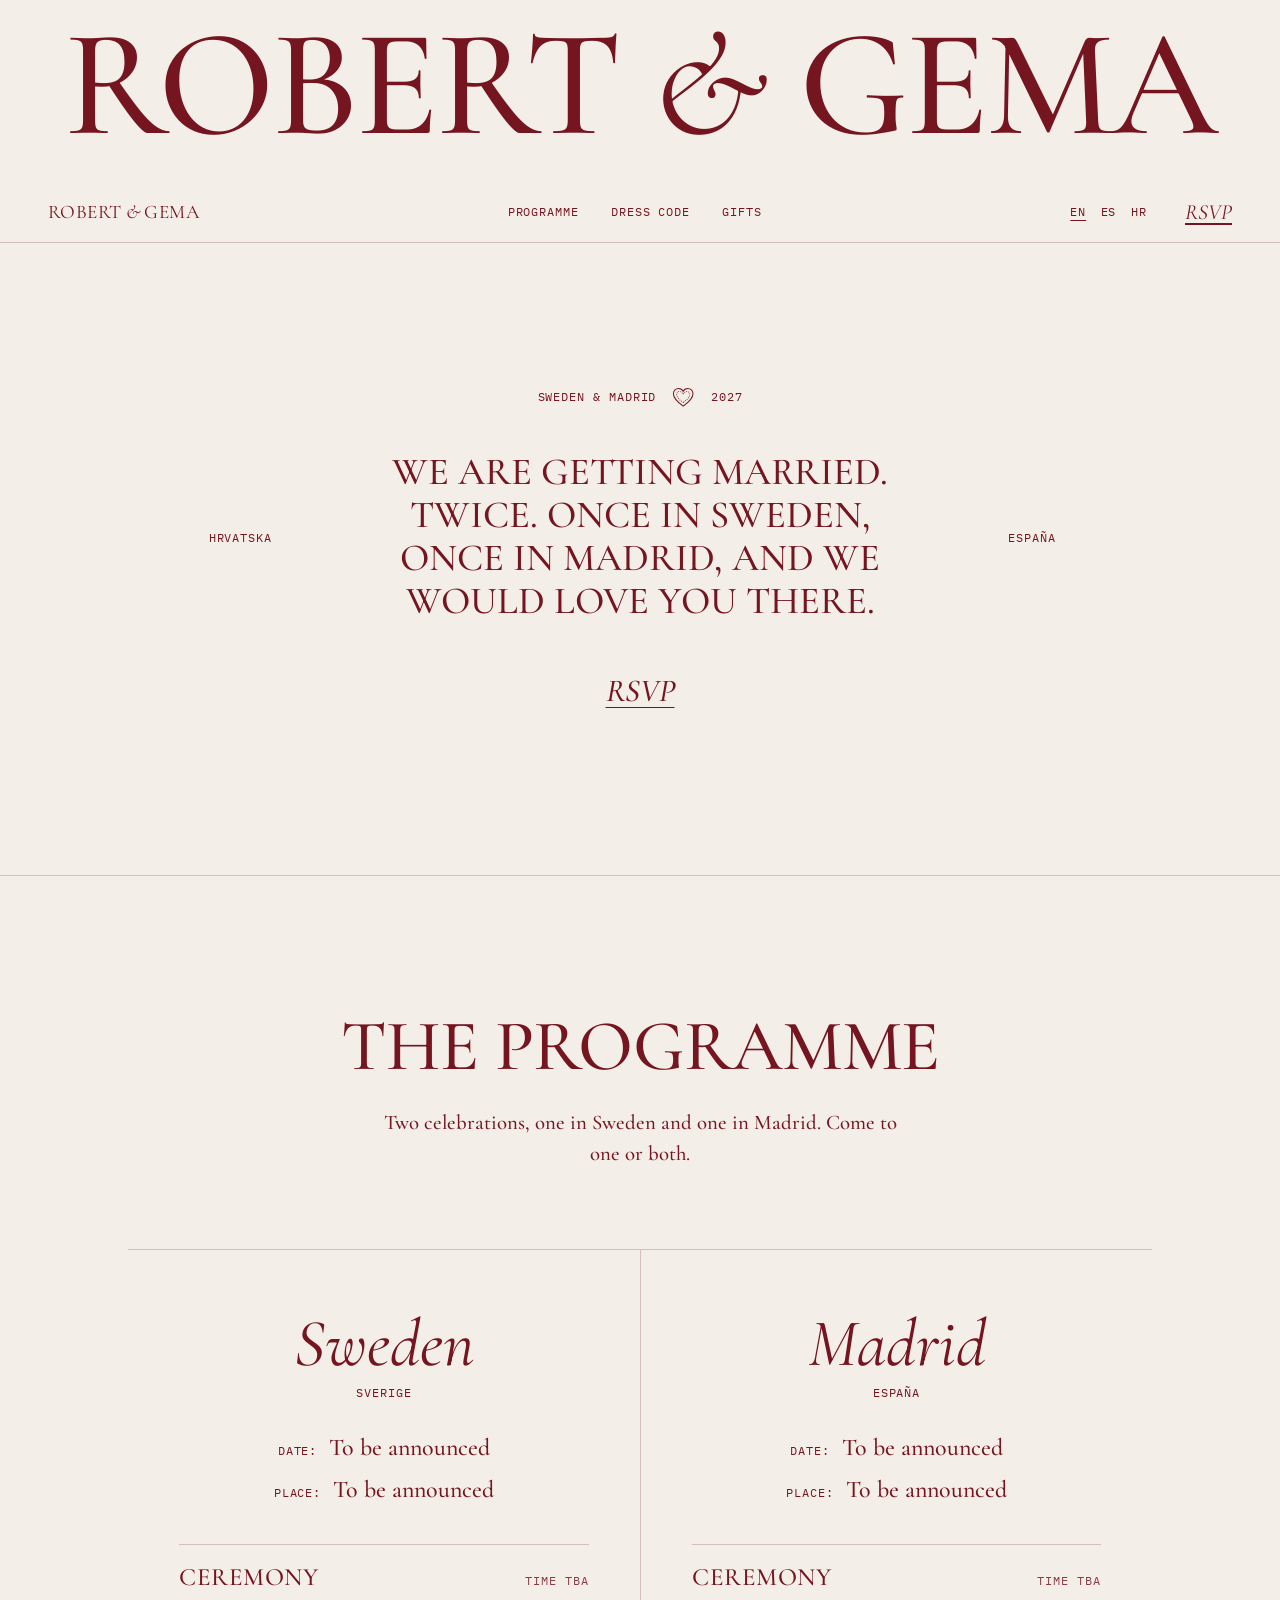
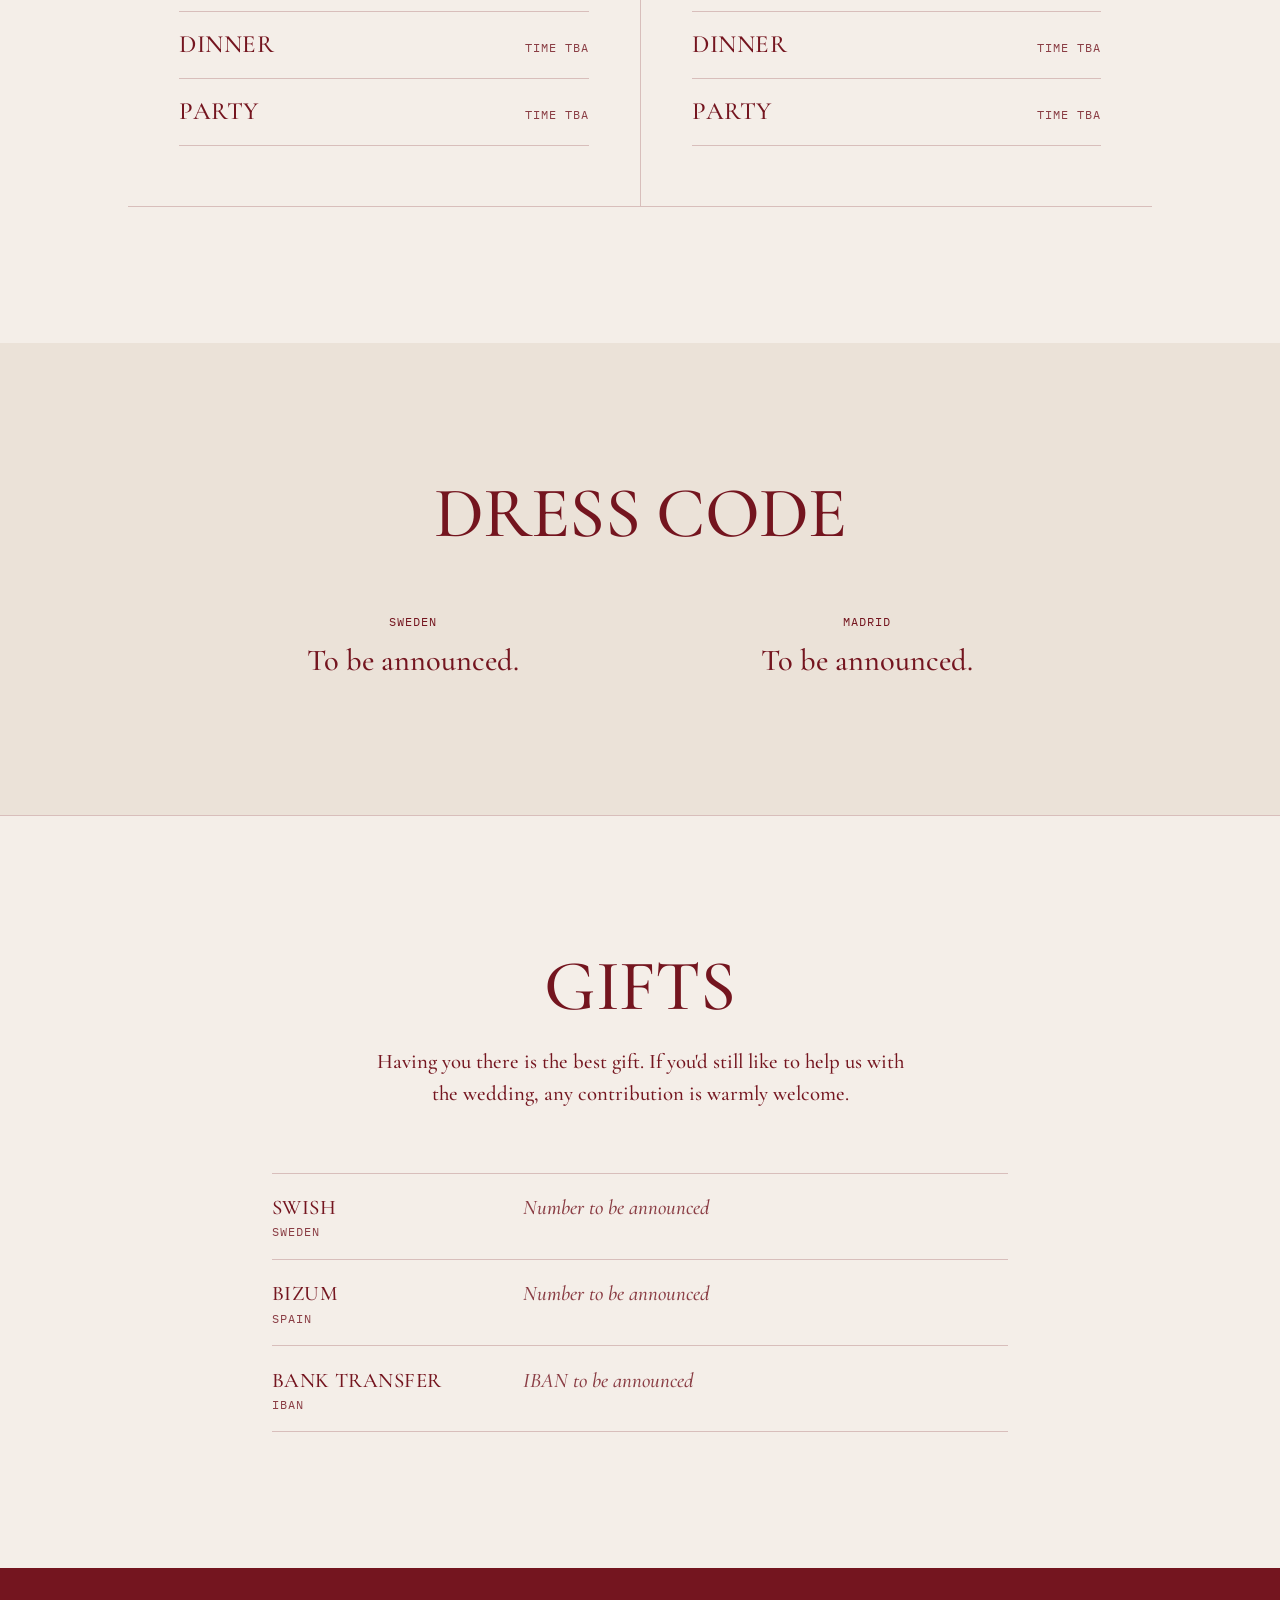
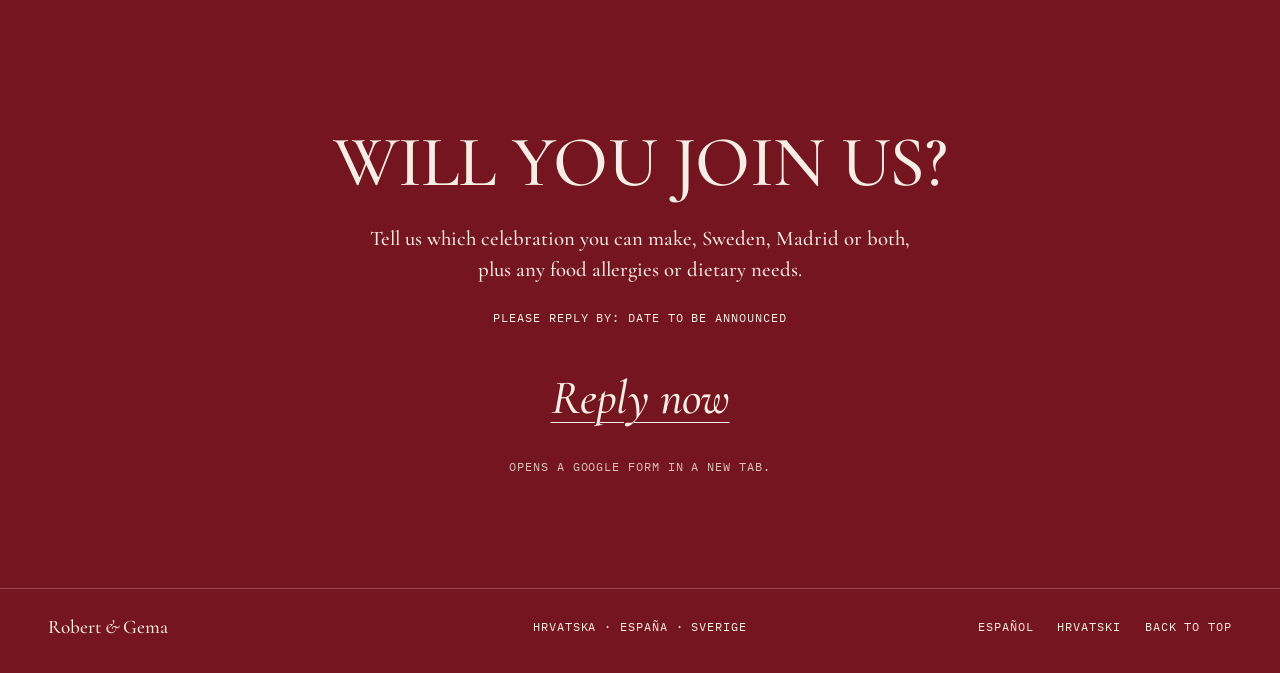
==== commit 9d9000ec: "feat: add Croatian version @ /hr/ w/ EN/ES/HR language switch in nav & footer Croatian page mirrors " ====
--- a/index.html
+++ b/index.html
@@ -8,6 +8,7 @@
   <link rel="canonical" href="https://robertandgema2027.se/">
   <link rel="alternate" hreflang="en" href="https://robertandgema2027.se/">
   <link rel="alternate" hreflang="es" href="https://robertandgema2027.se/es/">
+  <link rel="alternate" hreflang="hr" href="https://robertandgema2027.se/hr/">
   <link rel="alternate" hreflang="x-default" href="https://robertandgema2027.se/">
   <meta property="og:type" content="website">
   <meta property="og:title" content="Robert &amp; Gema 2027">
@@ -15,6 +16,7 @@
   <meta property="og:url" content="https://robertandgema2027.se/">
   <meta property="og:locale" content="en_GB">
   <meta property="og:locale:alternate" content="es_ES">
+  <meta property="og:locale:alternate" content="hr_HR">
   <meta name="theme-color" content="#f4eee8">
   <link rel="icon" href="/favicon.svg" type="image/svg+xml">
   <link rel="preload" href="/assets/fonts/cormorant-garamond-latin-wght-normal.woff2" as="font" type="font/woff2" crossorigin>
@@ -42,7 +44,11 @@
     <li><a href="#dress-code">Dress code</a></li>
     <li><a href="#gifts">Gifts</a></li>
   </ul>
-  <a class="bar__lang" href="/es/" hreflang="es" lang="es" data-lang-switch>Español</a>
+  <ul class="bar__lang" aria-label="Language">
+    <li><a href="/" hreflang="en" aria-label="English" aria-current="page">EN</a></li>
+    <li><a href="/es/" hreflang="es" lang="es" aria-label="Español" data-lang-switch>ES</a></li>
+    <li><a href="/hr/" hreflang="hr" lang="hr" aria-label="Hrvatski" data-lang-switch>HR</a></li>
+  </ul>
   <a class="bar__rsvp" href="#rsvp">RSVP</a>
 </nav>
 
@@ -157,7 +163,8 @@
   <p class="foot__names">Robert <em>&amp;</em> Gema</p>
   <p class="foot__places"><span lang="hr">Hrvatska</span> · <span lang="es">España</span> · <span lang="sv">Sverige</span></p>
   <p class="foot__links">
-    <a href="/es/" hreflang="es" lang="es" data-lang-switch>Leer en español</a>
+    <a href="/es/" hreflang="es" lang="es" data-lang-switch>Español</a>
+    <a href="/hr/" hreflang="hr" lang="hr" data-lang-switch>Hrvatski</a>
     <a href="#top">Back to top</a>
   </p>
 </footer>
--- a/assets/site.css
+++ b/assets/site.css
@@ -135,6 +135,8 @@
   letter-spacing: 0.02em;
 }
 .bar__home em { text-transform: none; }
+.bar__lang { display: flex; gap: 0.9rem; }
+.bar__lang [aria-current] { text-decoration: underline; text-underline-offset: 0.35em; }
 .bar__nav { display: flex; gap: clamp(1rem, 2.5vw, 2rem); margin: 0 auto; }
 .bar__rsvp {
   font-family: var(--serif);
@@ -334,7 +336,7 @@
   border-top: 1px solid rgb(246 238 228 / 0.25);
 }
 .foot__names { font-size: 1.2rem; }
-.foot__links { display: flex; justify-content: flex-end; gap: 1.5rem; }
+.foot__links { display: flex; flex-wrap: wrap; justify-content: flex-end; gap: 0.5rem 1.5rem; }
 .foot a { text-decoration: none; }
 .foot a:hover { text-decoration: underline; }
 
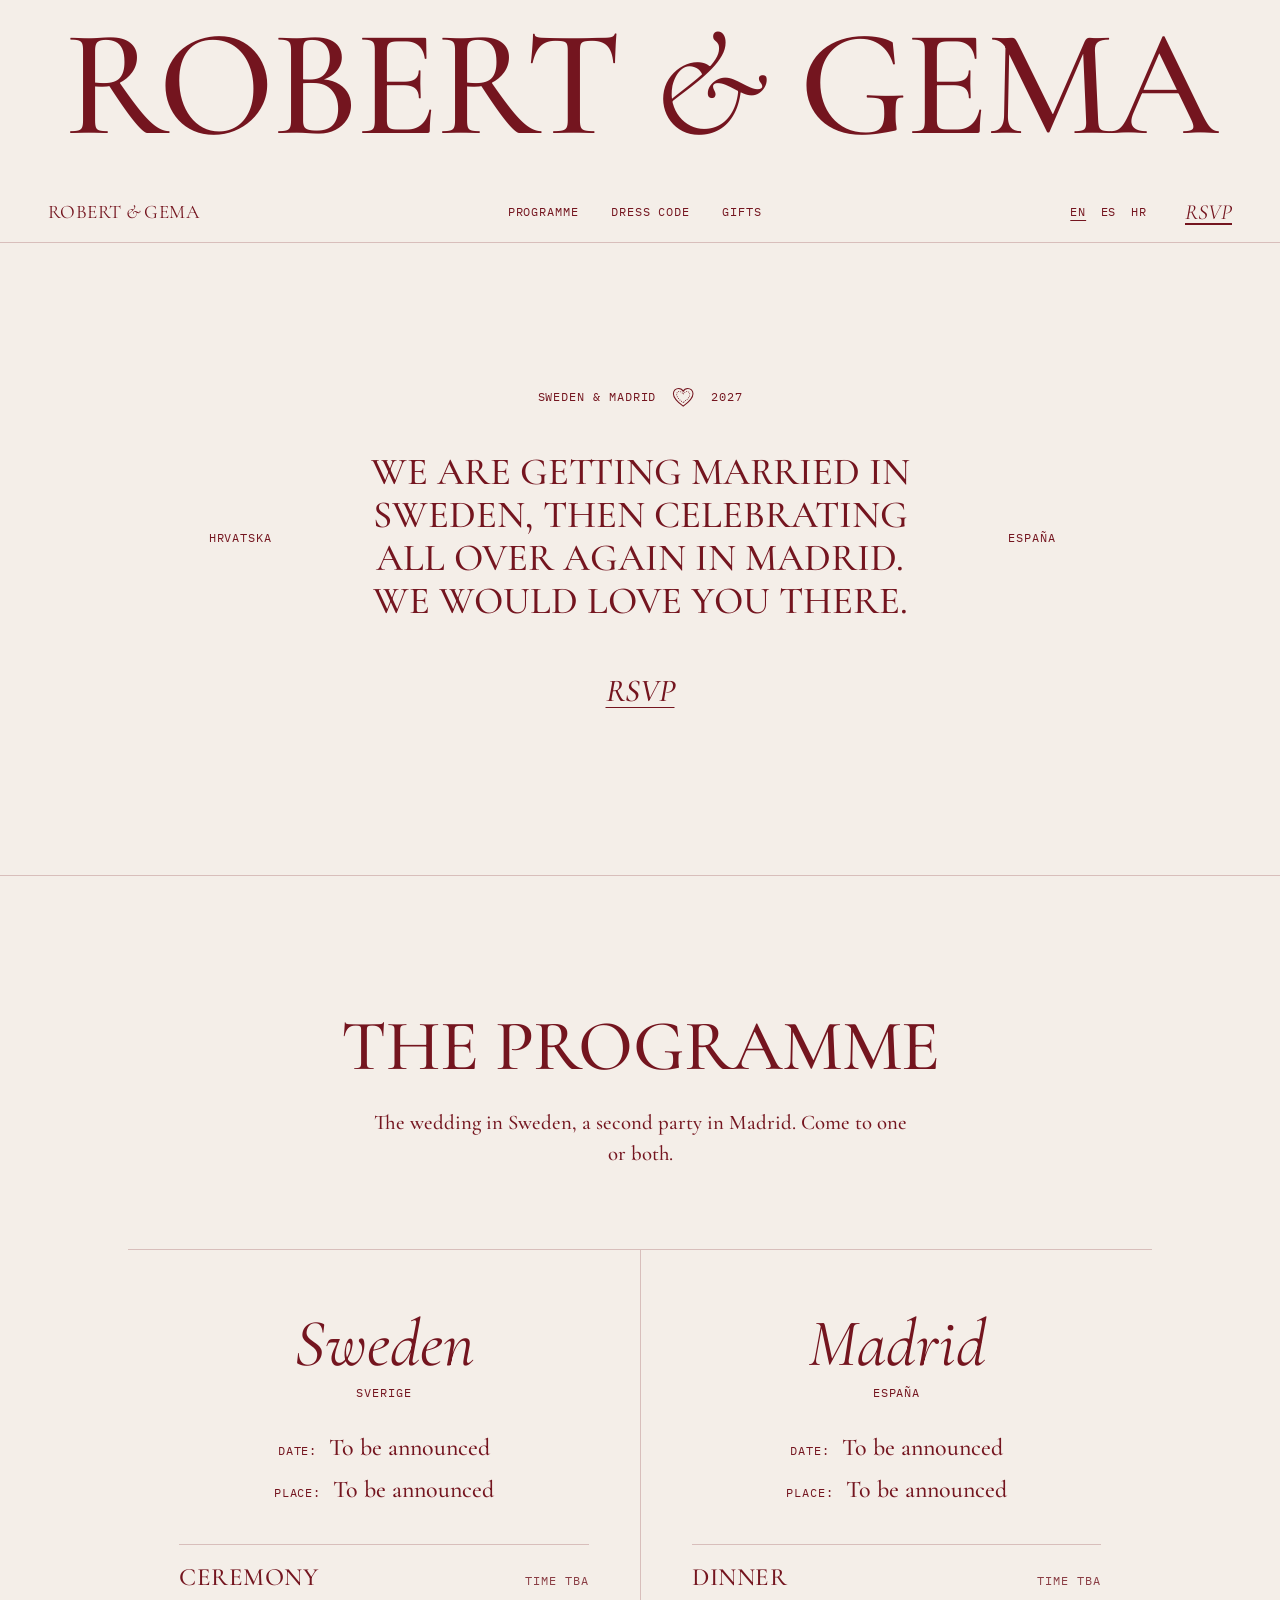
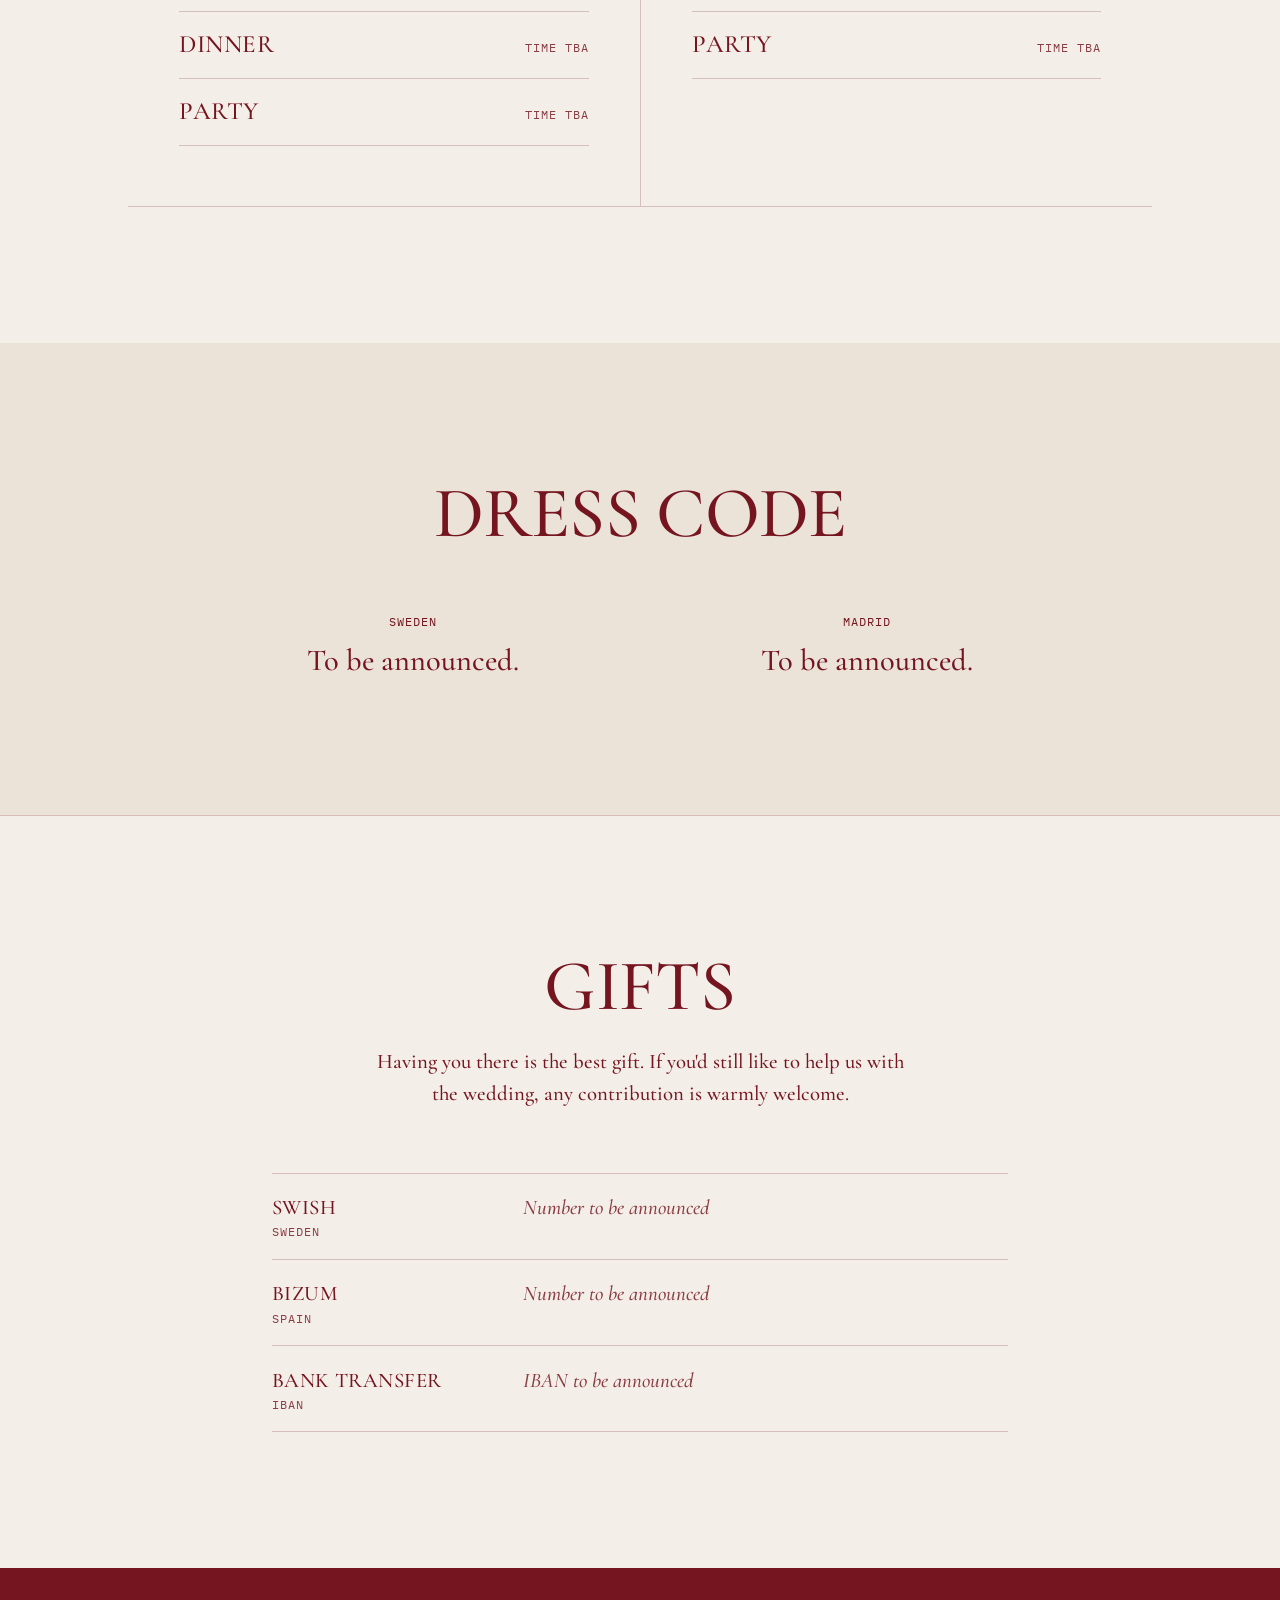
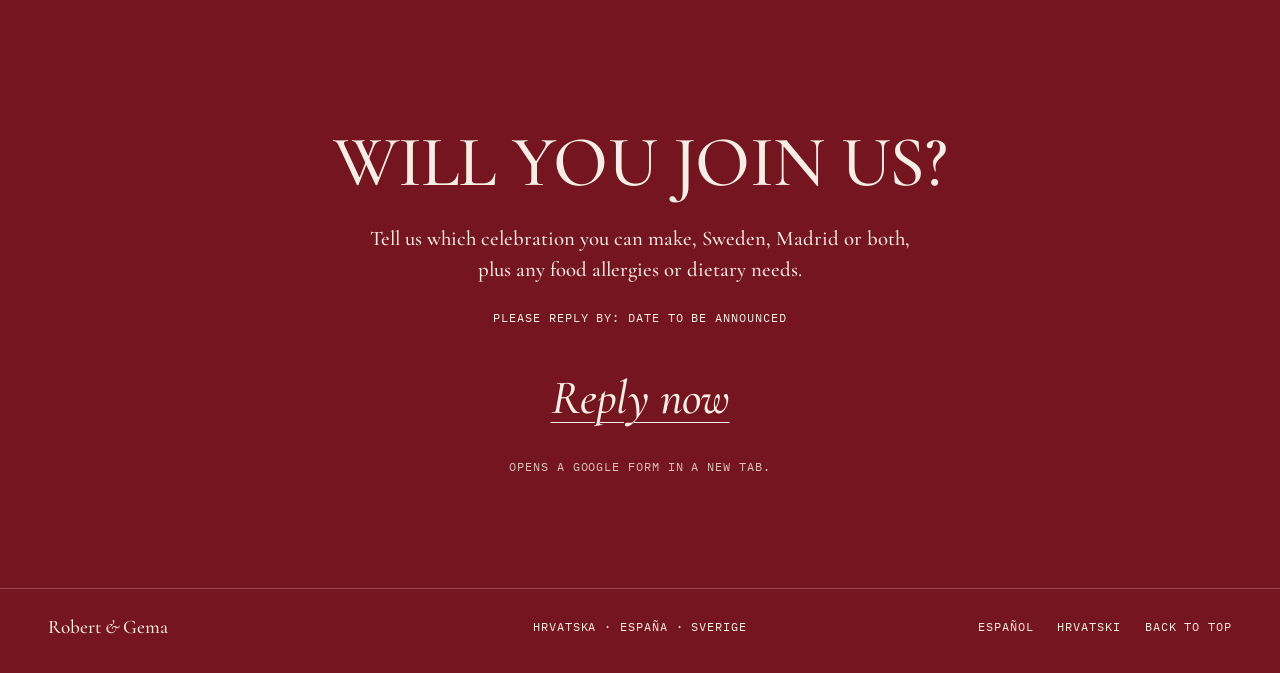
==== commit 86ee731e: "fix: say married once w/ two parties (ceremony in Sweden, party in Madrid) in EN/ES/HR Rewrites the " ====
--- a/index.html
+++ b/index.html
@@ -4,7 +4,7 @@
   <meta charset="utf-8">
   <meta name="viewport" content="width=device-width, initial-scale=1">
   <title>Robert &amp; Gema 2027</title>
-  <meta name="description" content="Robert &amp; Gema are getting married twice in 2027: in Sweden and in Madrid. Programme, dress code, gifts and RSVP.">
+  <meta name="description" content="Robert &amp; Gema are getting married in 2027: the wedding in Sweden, then a second party in Madrid. Programme, dress code, gifts and RSVP.">
   <link rel="canonical" href="https://robertandgema2027.se/">
   <link rel="alternate" hreflang="en" href="https://robertandgema2027.se/">
   <link rel="alternate" hreflang="es" href="https://robertandgema2027.se/es/">
@@ -12,7 +12,7 @@
   <link rel="alternate" hreflang="x-default" href="https://robertandgema2027.se/">
   <meta property="og:type" content="website">
   <meta property="og:title" content="Robert &amp; Gema 2027">
-  <meta property="og:description" content="Two weddings, one in Sweden and one in Madrid. Programme, dress code and RSVP.">
+  <meta property="og:description" content="One wedding, two parties: Sweden &amp; Madrid. Programme, dress code and RSVP.">
   <meta property="og:url" content="https://robertandgema2027.se/">
   <meta property="og:locale" content="en_GB">
   <meta property="og:locale:alternate" content="es_ES">
@@ -27,7 +27,7 @@
 <!--
 THESIS: Classy & sexy: an oxblood-on-paper wedding stationery suite, set like an editorial; the type does the seducing.
 OWN-WORLD: Warm paper #f4eee8, oxblood #74151f, cream on wine blocks; Cormorant Garamond uppercase & italic, IBM Plex Mono for dates, places & times; hairline rules; a dotted licitar-heart ornament for Robert's Croatian side.
-STORY: The names fill the page edge to edge, a single vow flanked by Hrvatska & España, then the two programmes side by side, dress code, gifts, and a wine-red RSVP.
+STORY: The names fill the page edge to edge, a single vow flanked by Hrvatska & España, then the wedding (Sweden) & party (Madrid) programmes side by side, dress code, gifts, and a wine-red RSVP.
 FIRST VIEWPORT: ROBERT & GEMA across the full width (italic ampersand), hairline nav, mono "Sweden & Madrid / 2027", uppercase vow, italic underlined RSVP.
 FORM: User-pinned reference (Cordially "Aditya & Priya" look, 2026-11-19), supersedes the garden-party moodboard world.
 -->
@@ -60,7 +60,7 @@
       <span>2027</span></p>
     <div class="vow">
       <span class="vow__side" lang="hr">Hrvatska</span>
-      <p class="vow__text">We are getting married. Twice. Once in Sweden, once in Madrid, and we would love you there.</p>
+      <p class="vow__text">We are getting married in Sweden, then celebrating all over again in Madrid. We would love you there.</p>
       <span class="vow__side" lang="es">España</span>
     </div>
     <a class="link" href="#rsvp">RSVP</a>
@@ -76,7 +76,7 @@
 
   <section class="section" id="programme" aria-labelledby="programme-title">
     <h2 class="title" id="programme-title">The programme</h2>
-    <p class="lede">Two celebrations, one in Sweden and one in Madrid. Come to one or both.</p>
+    <p class="lede">The wedding in Sweden, a second party in Madrid. Come to one or both.</p>
     <div class="cities">
       <article class="city" id="sweden" aria-labelledby="sweden-title">
         <h3 class="city__name" id="sweden-title">Sweden <span lang="sv">Sverige</span></h3>
@@ -101,7 +101,6 @@
         </dl>
         <!-- EDIT: Madrid programme times -->
         <ol class="run" aria-label="Programme in Madrid">
-          <li><span class="run__time">Time TBA</span><span class="run__what">Ceremony</span></li>
           <li><span class="run__time">Time TBA</span><span class="run__what">Dinner</span></li>
           <li><span class="run__time">Time TBA</span><span class="run__what">Party</span></li>
         </ol>
